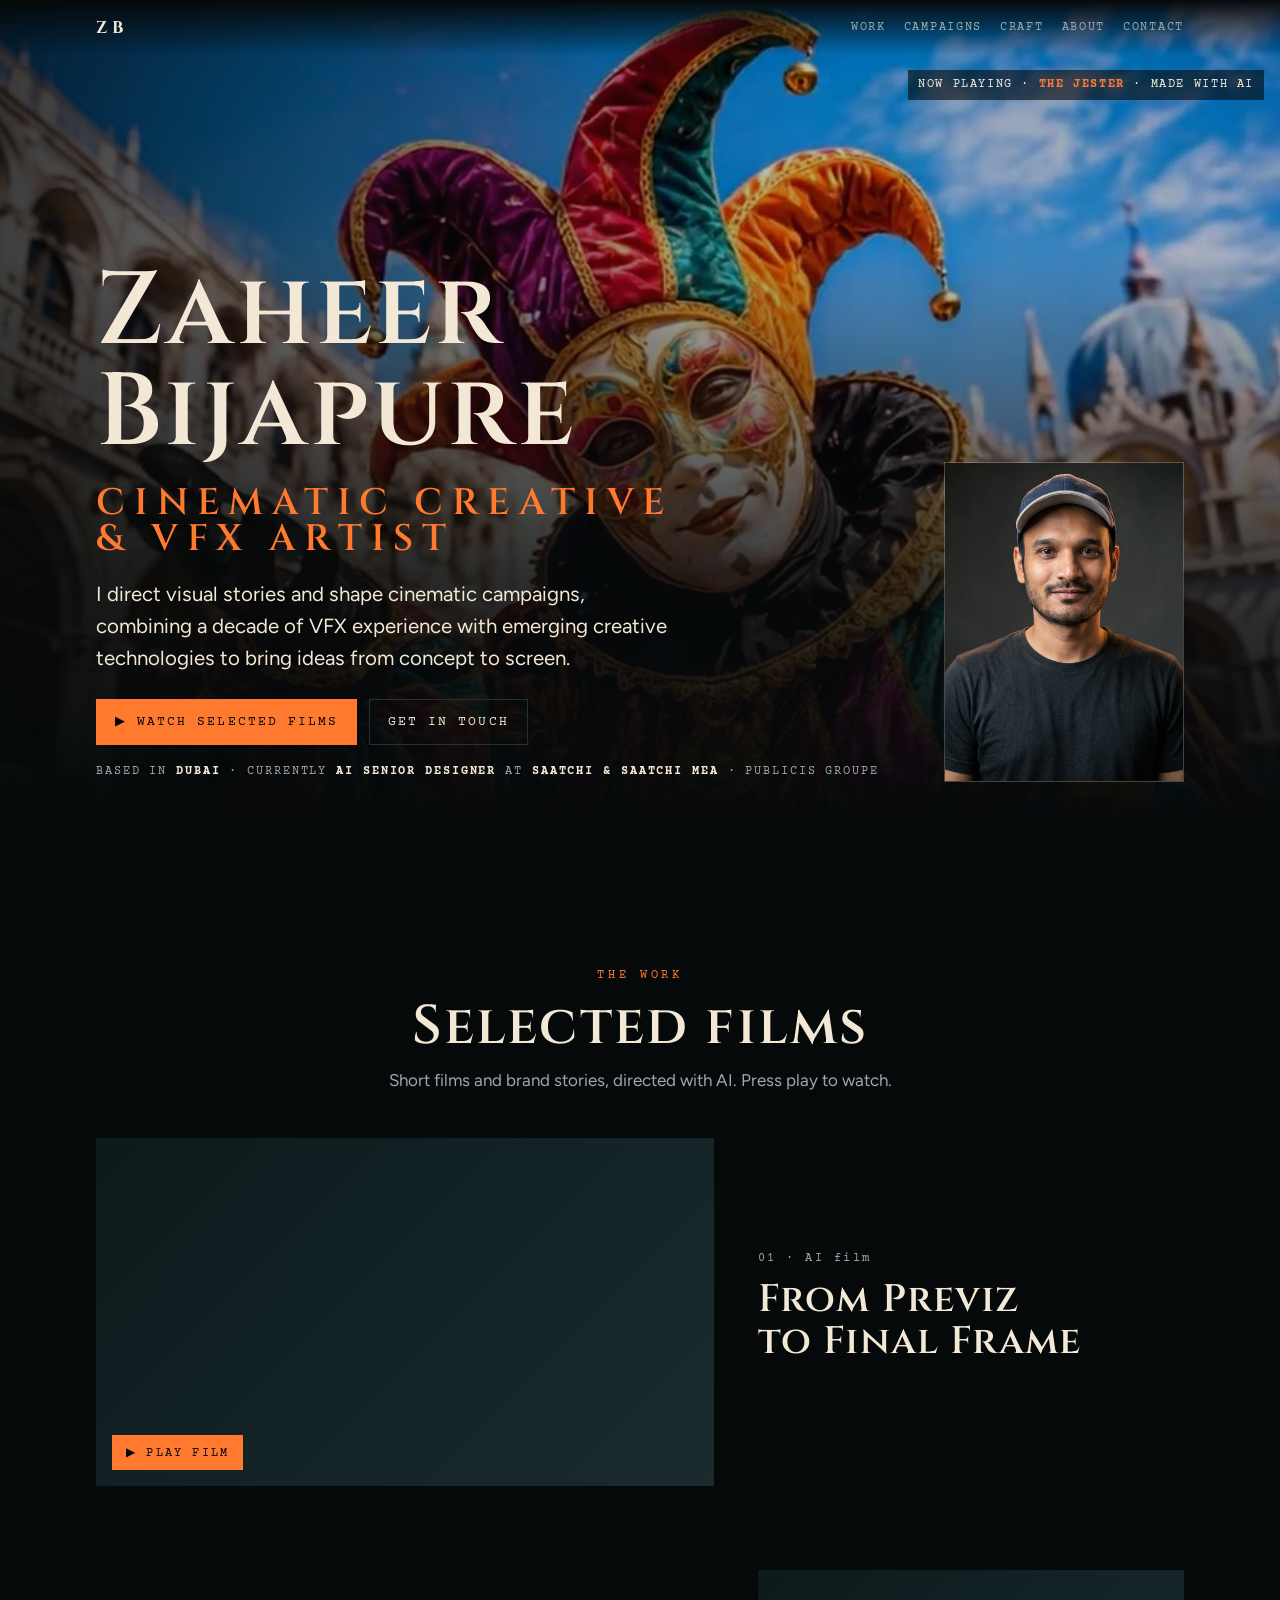
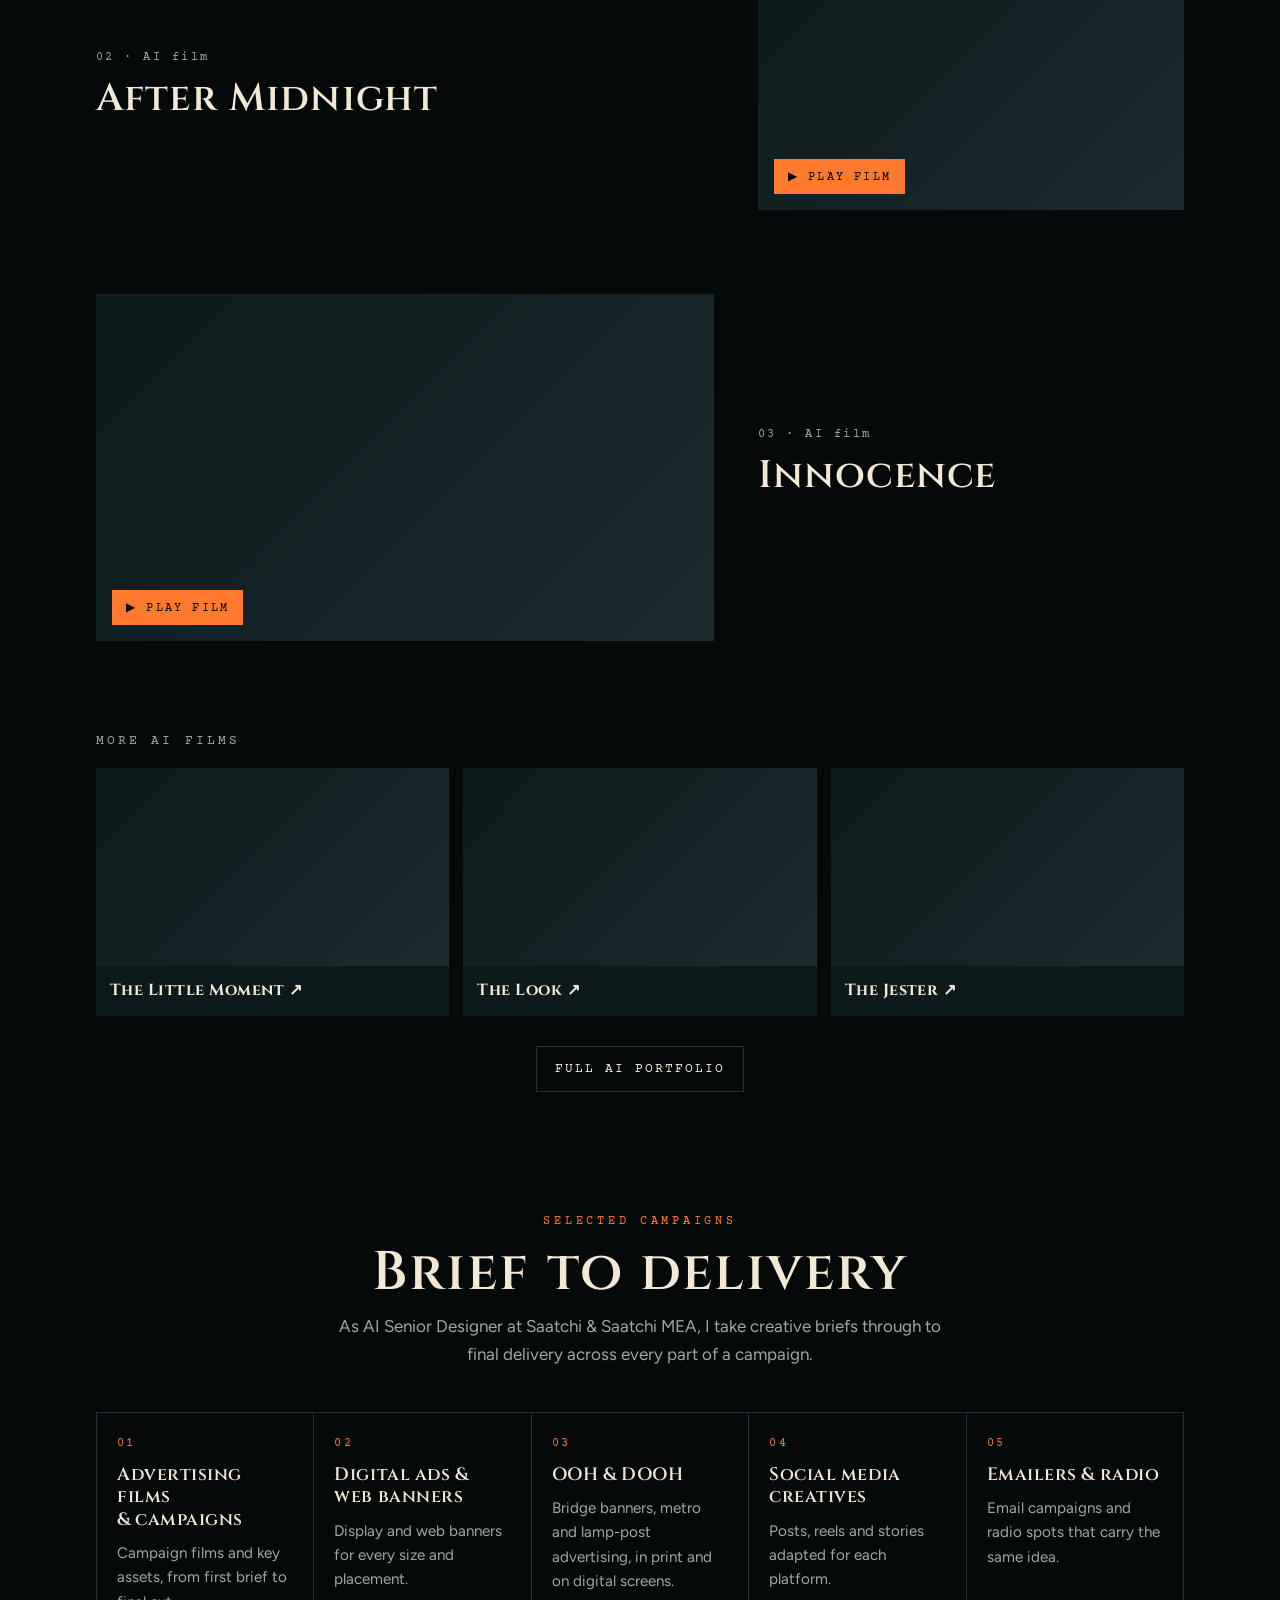
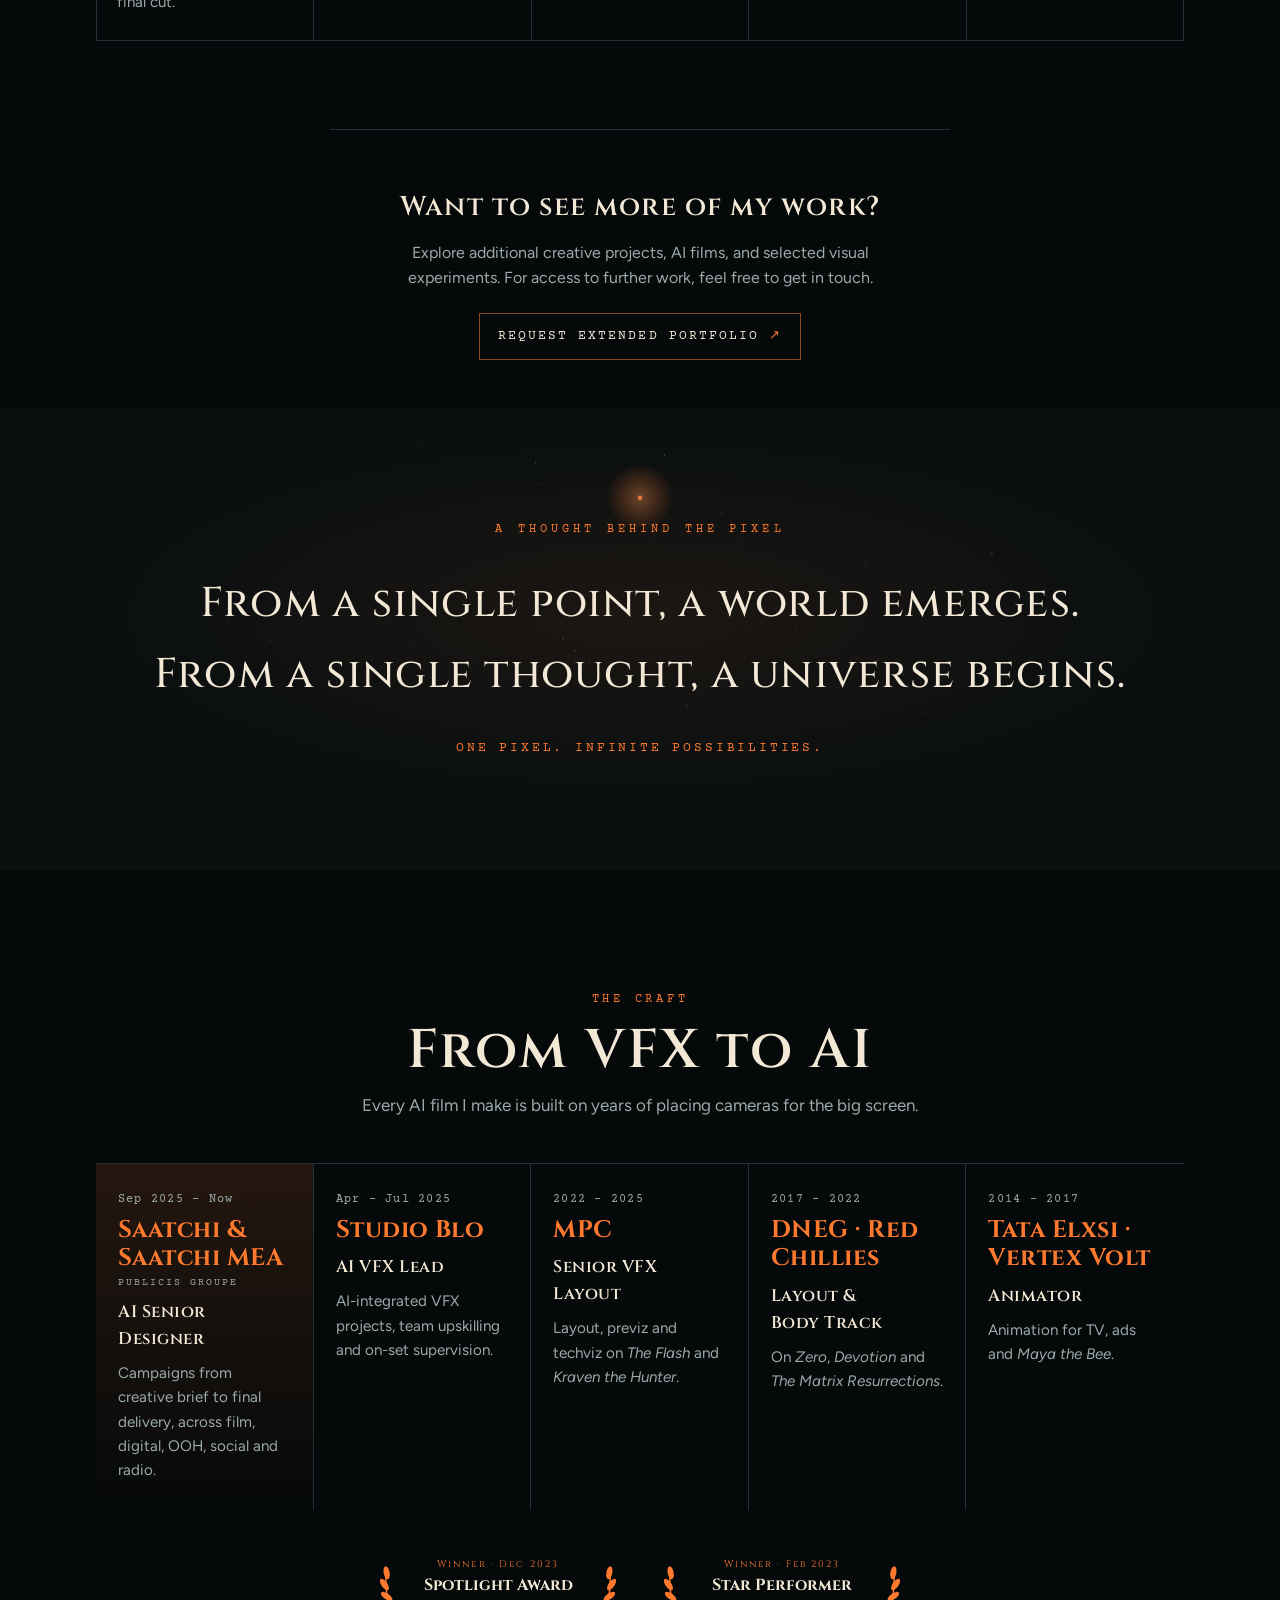
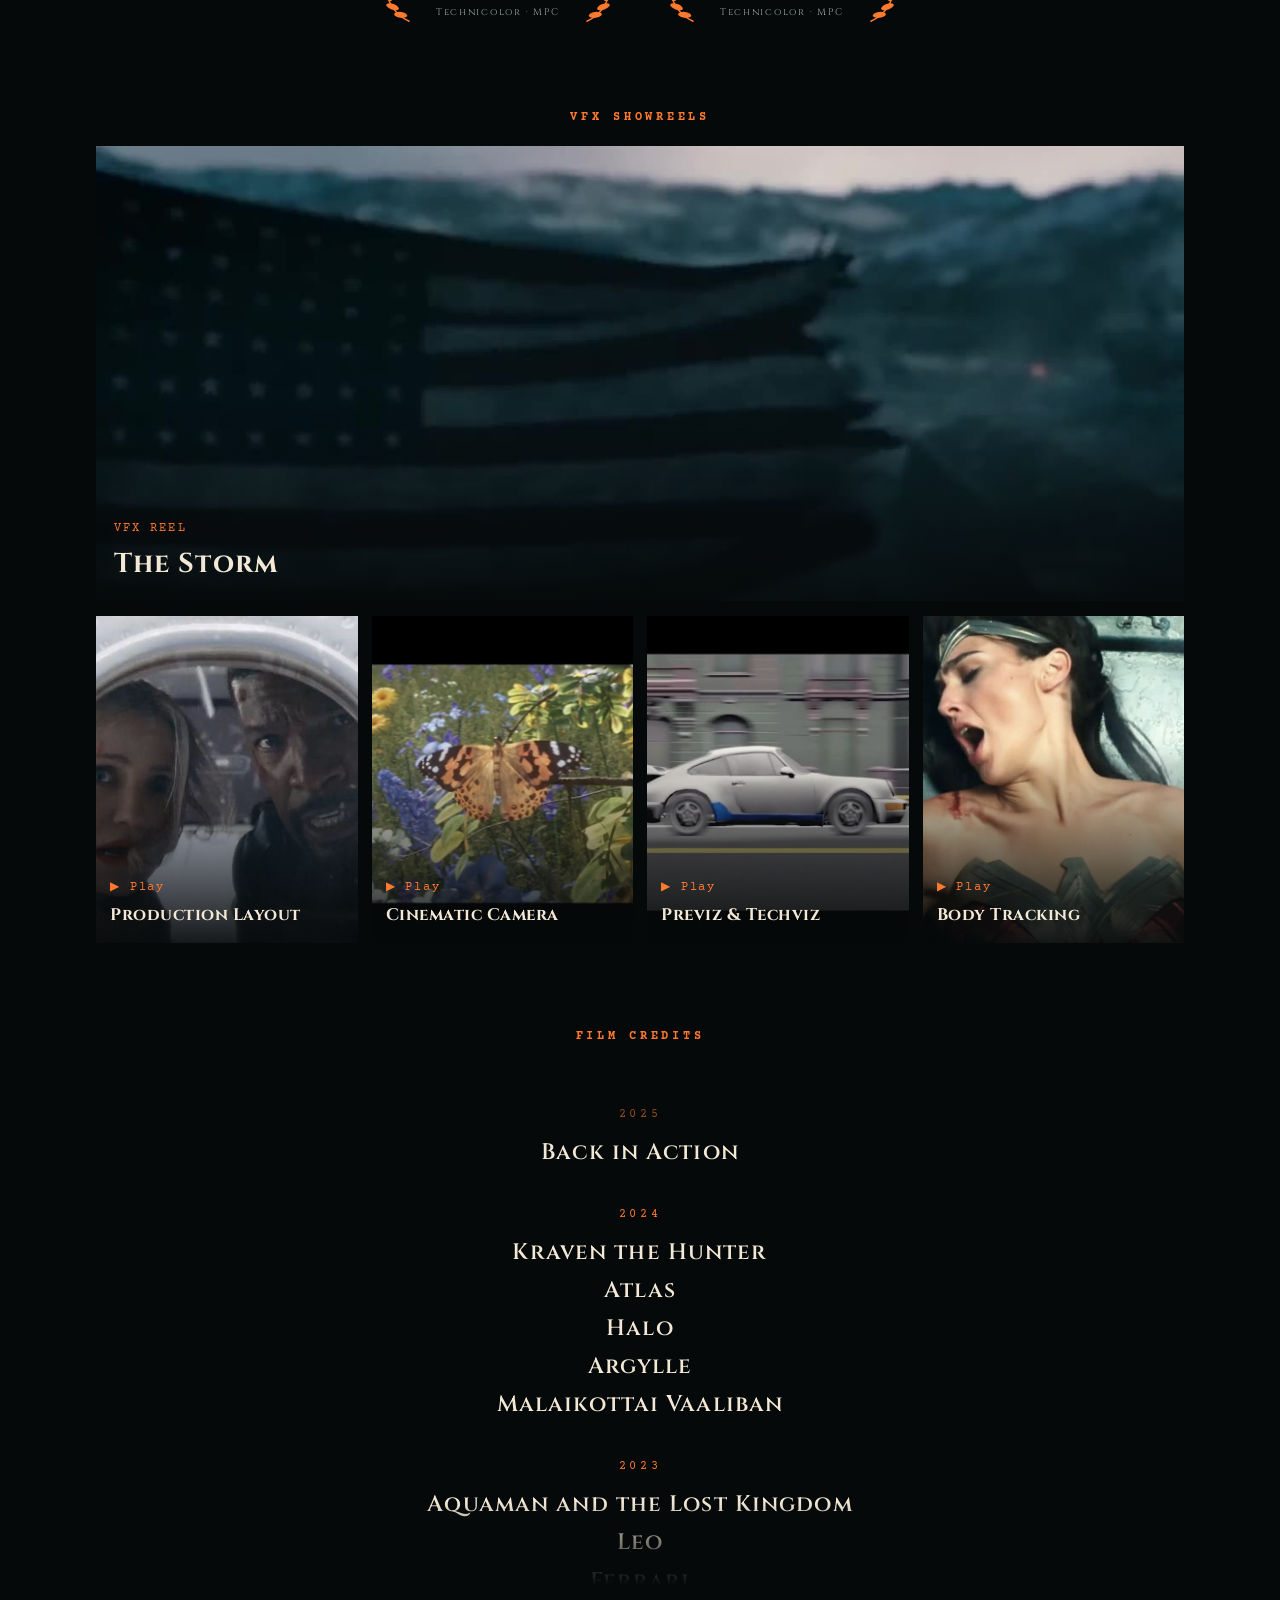
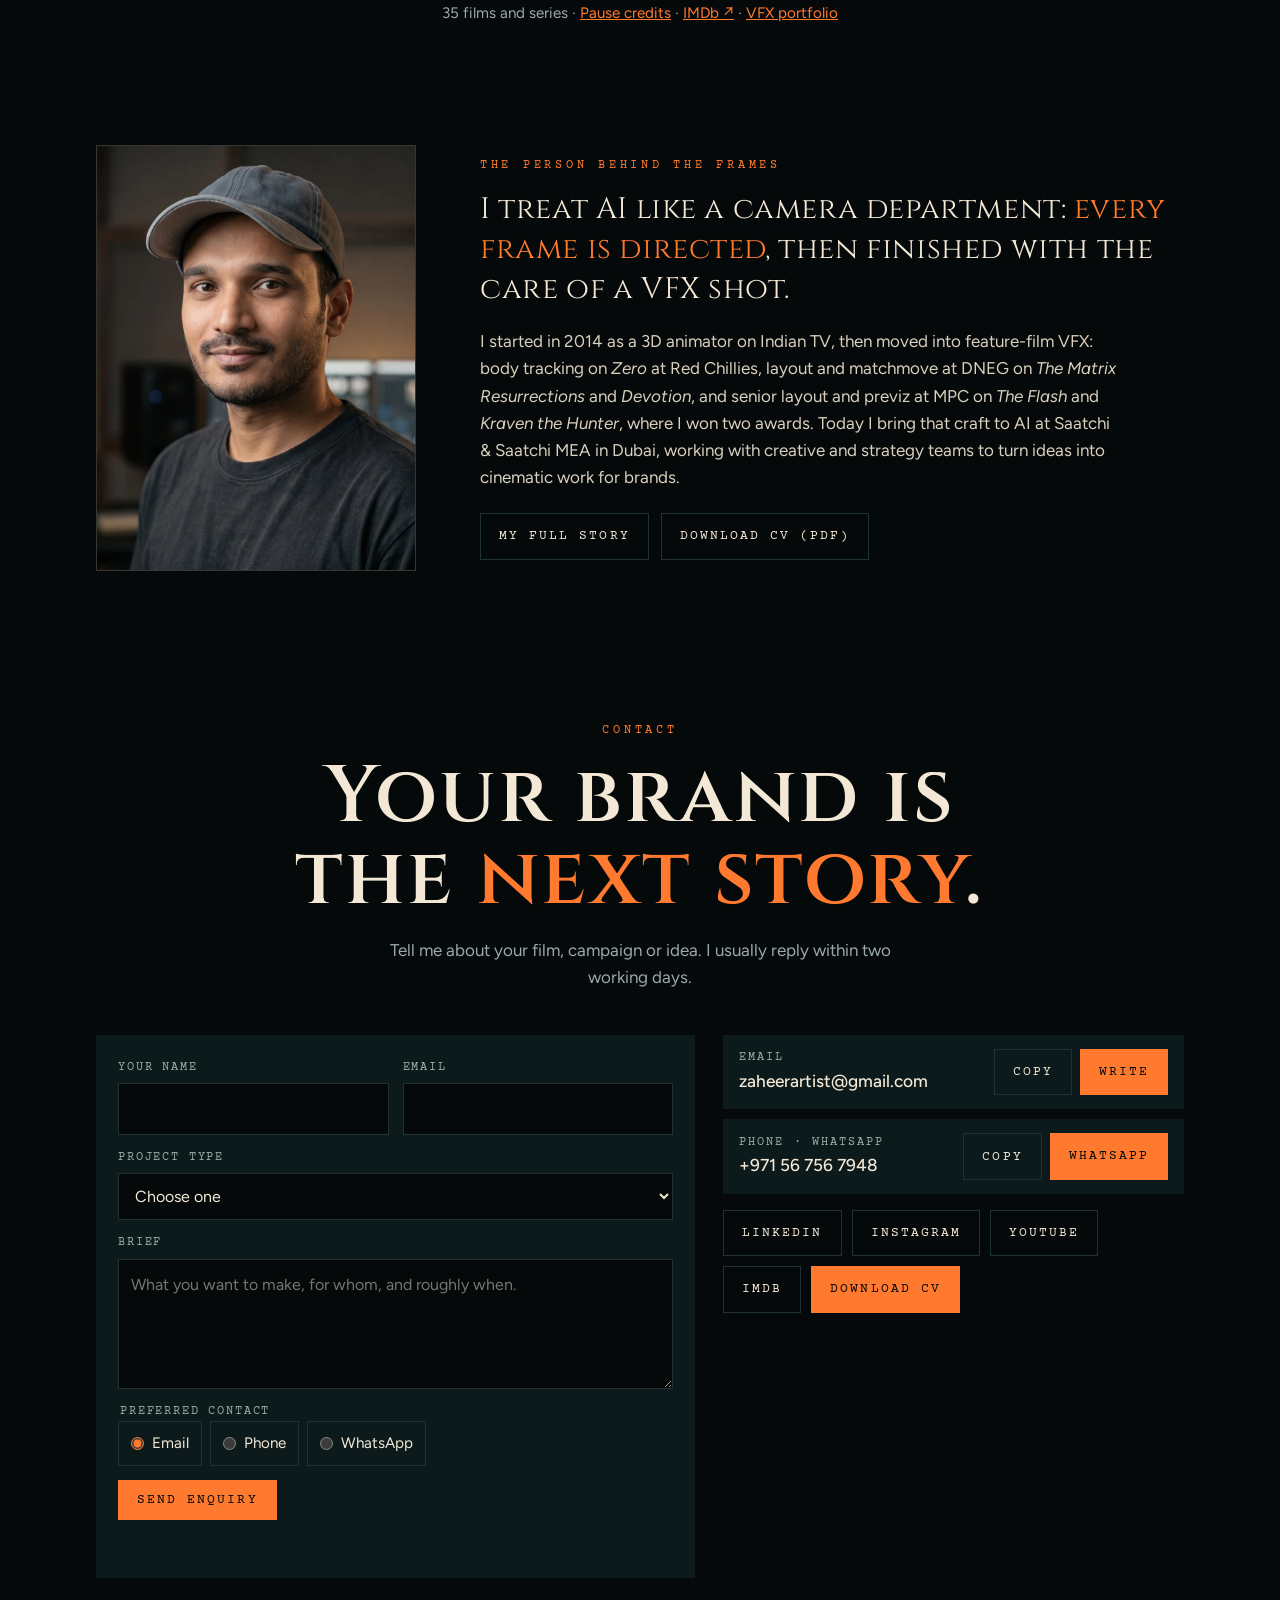
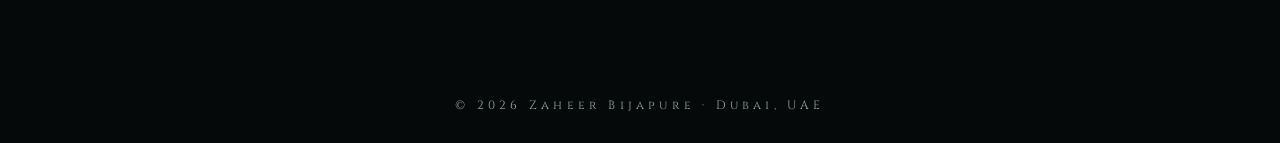
==== index.html @ d79d47dc "CV file renamed to Zaheer-Bijapure-AI-Senior-Designer-CV.pdf (old name kept as identical copy) Co-Au" ====
<!doctype html>
<html lang="en">
<head>
<meta charset="utf-8">
<meta name="viewport" content="width=device-width, initial-scale=1, viewport-fit=cover">
<title>Zaheer Bijapure | Cinematic Creative &amp; VFX Artist, Dubai</title>
<meta name="description" content="Zaheer Bijapure is a cinematic creative and VFX artist based in Dubai. Cinematic AI films, advertising concepts and visual campaigns, built on over a decade of animation and film VFX for Hollywood and Indian cinema.">
<link rel="canonical" href="https://zaheerartist.github.io/">
<meta property="og:type" content="website">
<meta property="og:url" content="https://zaheerartist.github.io/">
<meta property="og:title" content="Zaheer Bijapure | Cinematic Creative &amp; VFX Artist, Dubai">
<meta property="og:description" content="Cinematic AI films, advertising concepts and visual campaigns, from the first concept to the final frame.">
<meta property="og:image" content="https://zaheerartist.github.io/images/og-card.jpg">
<meta property="og:image:width" content="1200">
<meta property="og:image:height" content="630">
<meta name="twitter:card" content="summary_large_image">
<meta name="theme-color" content="#06090a">
<script type="application/ld+json">{"@context":"https://schema.org","@type":"Person","name":"Zaheer Bijapure","jobTitle":"Cinematic Creative & VFX Artist","worksFor":{"@type":"Organization","name":"Saatchi & Saatchi MEA"},"address":{"@type":"PostalAddress","addressLocality":"Dubai","addressCountry":"AE"},"url":"https://zaheerartist.github.io/","image":"https://zaheerartist.github.io/images/og-card.jpg","sameAs":["https://www.linkedin.com/in/zaheer-bijapure/","https://www.instagram.com/zaheerbijapure/","https://www.youtube.com/@ZaheerBijapure","https://www.imdb.com/name/nm12429900/"]}</script>
<link rel="preconnect" href="https://fonts.googleapis.com">
<link rel="stylesheet" href="https://fonts.googleapis.com/css2?family=Cinzel:wght@500;600;700&family=Courier+Prime:wght@400;700&family=Figtree:wght@400;500;600&display=swap">
<style>
/* Layout: a film-studio one-pager. Hero, selected work, services, the craft, the person, contact. Teal-and-orange grade, one ember accent. */
:root{
  --void:#06090a; --deep:#0c1a1c; --edge:#1f3336; --cream:#f2e8d5; --dim:#9aaaa9; --ember:#ff7a2f;
  --title:"Cinzel","Trajan Pro",Georgia,serif;
  --script:"Courier Prime","Courier New",Courier,monospace;
  --body:"Figtree",system-ui,-apple-system,"Segoe UI",sans-serif;
  color-scheme:dark;
}
*{box-sizing:border-box}
[hidden]{display:none!important}
html{scroll-behavior:smooth}
section[id]{scroll-margin-top:60px}
body{margin:0;background:var(--void);color:var(--cream);font:400 1.0625rem/1.6 var(--body);-webkit-font-smoothing:antialiased;overflow-x:hidden}
a{color:inherit}
:focus-visible{outline:2px solid var(--ember);outline-offset:3px}
p,h1,h2,h3{margin:0}
h1,h2,h3{font-weight:600;text-wrap:balance}
.wrap{max-width:1120px;margin:0 auto;padding-left:max(16px,env(safe-area-inset-left,0px));padding-right:max(16px,env(safe-area-inset-right,0px))}
.eyebrow{font-family:var(--script);font-size:.78rem;letter-spacing:.3em;text-transform:uppercase;color:var(--ember)}
.h2{font-family:var(--title);font-size:clamp(2rem,6vw,3.4rem);letter-spacing:.04em;line-height:1.05}
.sub{color:var(--dim);max-width:56ch}
.btn{display:inline-block;font-family:var(--script);font-size:.8rem;letter-spacing:.16em;text-transform:uppercase;padding:12px 18px;border:1px solid var(--edge);color:var(--cream);background:transparent;text-decoration:none;cursor:pointer}
.btn:hover{border-color:var(--ember);color:var(--ember)}
.btn.hot{background:var(--ember);border-color:var(--ember);color:var(--void)}
.btn.hot:hover{color:var(--void);filter:brightness(1.08)}
.head{text-align:center;display:grid;gap:12px;justify-items:center;margin-bottom:44px}
section{padding-block:clamp(72px,11vw,120px) 0}
.extended{padding-block:clamp(56px,8vw,88px) 0}
.ext{max-width:620px;margin:0 auto;text-align:center;display:grid;gap:16px;justify-items:center;padding-top:clamp(40px,6vw,60px);border-top:1px solid var(--edge)}
.ext h2{font-family:var(--title);font-size:clamp(1.25rem,3vw,1.7rem);letter-spacing:.04em;line-height:1.25;color:var(--cream)}
.ext p{color:var(--dim);max-width:52ch;font-size:1rem}
.extbtn{margin-top:6px;border-color:rgba(255,122,47,.55);color:var(--cream)}
.extbtn span{color:var(--ember)}
.extbtn:hover,.extbtn:focus-visible{border-color:var(--ember);color:var(--ember)}
.extbtn:focus-visible{outline:2px solid var(--ember);outline-offset:4px}
.fmts{list-style:none;margin:0;padding:0;display:grid;grid-template-columns:repeat(5,1fr);border-top:1px solid var(--edge);border-left:1px solid var(--edge)}
.fmts li{padding:22px 20px 26px;border-right:1px solid var(--edge);border-bottom:1px solid var(--edge);display:grid;align-content:start;gap:10px;transition:background .3s}
.fmts li:hover{background:var(--deep)}
.fmts .fn{font-family:var(--script);font-size:.74rem;letter-spacing:.2em;color:var(--ember)}
.fmts h3{font-family:var(--title);font-size:1.12rem;letter-spacing:.03em;line-height:1.25;color:var(--cream)}
.fmts p{color:var(--dim);font-size:.95rem}
@media (max-width:1000px){.fmts{grid-template-columns:repeat(2,1fr)}.fmts li:last-child{grid-column:1/-1}}
@media (max-width:520px){.fmts{grid-template-columns:1fr}}
.sr{position:absolute;width:1px;height:1px;overflow:hidden;clip:rect(0 0 0 0);white-space:nowrap}

/* Nav */
.nav{position:fixed;top:env(safe-area-inset-top,0px);left:0;right:0;z-index:20;background:linear-gradient(var(--void),transparent)}
.nav .wrap{display:flex;justify-content:space-between;align-items:center;padding-block:14px}
.mark{font-family:var(--title);font-weight:700;letter-spacing:.3em;text-decoration:none}
.nav nav{display:flex;gap:18px;font-family:var(--script);font-size:.76rem;letter-spacing:.14em;text-transform:uppercase}
.nav nav a{text-decoration:none;color:var(--dim)}
.nav nav a:hover{color:var(--ember)}
@media (max-width:640px){.nav nav .opt{display:none}}

/* 01 Hero */
.hero{position:relative;isolation:isolate;overflow:hidden;min-height:min(94vh,860px);display:grid;align-items:end;padding:0}
.hero .plate{position:absolute;inset:0;z-index:-2;width:100%;height:100%;object-fit:cover;filter:saturate(1.05) contrast(1.05)}
.playing{position:absolute;right:max(16px,env(safe-area-inset-right,0px));top:calc(70px + env(safe-area-inset-top,0px));margin:0;font-family:var(--script);font-size:.72rem;letter-spacing:.14em;text-transform:uppercase;color:var(--cream);background:rgba(6,9,10,.6);padding:6px 10px}
.playing b{color:var(--ember);font-weight:700}
.hero::before{content:"";position:absolute;inset:0;z-index:-1;background:linear-gradient(180deg,rgba(6,9,10,.3) 0%,rgba(6,9,10,.25) 30%,rgba(6,9,10,.8) 68%,var(--void) 98%),linear-gradient(90deg,rgba(6,9,10,.7),transparent 62%)}
.hero .wrap{width:100%;padding-block:120px 64px;display:grid;grid-template-columns:1fr auto;gap:32px;align-items:end}
.hero .wrap>div{min-width:0}
.hero h1{font-family:var(--title);font-size:clamp(2.7rem,8.6vw,6.4rem);line-height:.98;letter-spacing:.03em}
.hero h1 span{display:block;color:var(--ember);font-size:.36em;letter-spacing:.24em;margin-top:.6em;text-transform:uppercase}
.pitch{margin-top:22px;font-size:clamp(1.05rem,2.3vw,1.28rem);max-width:44ch;line-height:1.55}
.tag{margin-top:12px;font-family:var(--title);font-size:clamp(1rem,2.2vw,1.2rem);letter-spacing:.06em;color:var(--cream);opacity:.9}
.now{margin-top:18px;font-family:var(--script);font-size:.74rem;letter-spacing:.16em;text-transform:uppercase;color:var(--dim)}
.now b{color:var(--cream);font-weight:700}
.actions{margin-top:24px;display:flex;flex-wrap:wrap;gap:12px}
.face{width:min(240px,32vw);height:auto;aspect-ratio:3/4;object-fit:cover;display:block;border:1px solid rgba(242,232,213,.25)}
@media (max-width:700px){.hero .wrap{grid-template-columns:1fr;padding-top:150px}.face{display:none}.hero .plate{opacity:.86}.playing{font-size:.6rem;letter-spacing:.1em;top:calc(62px + env(safe-area-inset-top,0px));padding:5px 8px;max-width:calc(100% - 32px)}}

/* 02 Selected work */
.projects{display:grid;gap:clamp(48px,7vw,84px)}
.proj{display:grid;grid-template-columns:1.45fr 1fr;gap:clamp(22px,4vw,44px);align-items:center}
.proj>*{min-width:0}
.proj.flip .media{order:2}
@media (max-width:820px){.proj{grid-template-columns:1fr}.proj.flip .media{order:0}}
.player{position:relative;display:block;width:100%;aspect-ratio:16/9;max-width:100%;background:linear-gradient(135deg,var(--deep),#1b2b2d);border:0;padding:0;cursor:pointer;overflow:hidden;color:inherit}
.player img{width:100%;height:100%;object-fit:cover;display:block;transition:transform .8s ease}
.player:hover img{transform:scale(1.04)}
.player .pb{position:absolute;left:16px;bottom:16px;display:inline-flex;align-items:center;gap:8px;font-family:var(--script);font-size:.76rem;letter-spacing:.18em;text-transform:uppercase;background:var(--ember);color:var(--void);padding:10px 14px}
.player iframe{position:absolute;inset:0;width:100%;height:100%;border:0}
.idx{font-family:var(--script);font-size:.78rem;letter-spacing:.2em;color:var(--dim)}
.proj h3{font-family:var(--title);font-size:clamp(1.6rem,3.6vw,2.4rem);letter-spacing:.03em;line-height:1.1;margin:10px 0 12px}
.proj p.log{color:#d9d0be}
.proj dl{margin:18px 0 0;display:grid;grid-template-columns:auto 1fr;gap:6px 14px;font-size:.95rem}
.proj dt{font-family:var(--script);font-size:.74rem;letter-spacing:.14em;text-transform:uppercase;color:var(--ember);padding-top:3px}
.proj dd{margin:0;color:var(--dim)}
.proj .actions{margin-top:20px}
.morefilms{margin-top:clamp(56px,8vw,90px)}
.morefilms h3{font-family:var(--script);font-weight:400;font-size:.8rem;letter-spacing:.24em;text-transform:uppercase;color:var(--dim);margin-bottom:16px}
.minis{display:grid;grid-template-columns:repeat(3,1fr);gap:14px}
@media (max-width:640px){.minis{grid-template-columns:1fr}}
.mini{display:block;text-decoration:none;background:var(--deep)}
.mini .pic{display:block;aspect-ratio:16/9;overflow:hidden;background:linear-gradient(135deg,var(--deep),#1b2b2d)}
.mini img{width:100%;height:100%;object-fit:cover;display:block}
.mini b{display:block;padding:12px 14px;font-family:var(--title);font-size:1rem;letter-spacing:.03em}
.mini:hover b{color:var(--ember)}
.more{text-align:center;margin-top:30px}

/* Poetry */
.poem{position:relative;isolation:isolate;overflow:hidden;padding-block:clamp(64px,9vw,112px);margin-top:clamp(24px,4vw,48px);background:#0b0f10 radial-gradient(60% 55% at 50% 45%,rgba(255,122,47,.07),transparent 70%)}
.poem-field{position:absolute;inset:0;width:100%;height:100%;z-index:-1;pointer-events:none}
.poem-inner{text-align:center;display:grid;justify-items:center}
.poem-label{font-family:var(--script);font-weight:400;font-size:.76rem;letter-spacing:.34em;color:var(--ember);margin:0}
.verse{margin:clamp(22px,3vw,34px) 0 0;font-family:var(--title);font-weight:500;font-size:clamp(1.45rem,3.6vw,2.6rem);line-height:1.45;letter-spacing:.03em;color:var(--cream);display:grid;gap:.25em}
.verse p{margin:0;text-wrap:balance}
.closing{margin-top:clamp(22px,3vw,34px);font-family:var(--script);font-size:.8rem;letter-spacing:.22em;text-transform:uppercase;color:var(--ember)}
.poem.armed .pr{opacity:0;transform:translateY(14px);transition:opacity 1.6s ease,transform 1.6s ease}
.poem.armed.in .pr{opacity:1;transform:none}
.poem.armed.in .verse p:nth-child(1){transition-delay:.9s}.poem.armed.in .verse p:nth-child(2){transition-delay:1.8s}.poem.armed.in .closing{transition-delay:2.9s}
@media (max-width:420px){.poem{padding-block:56px}.verse{font-size:min(1.45rem,6.4vw)}.poem-label,.closing{letter-spacing:.2em}}
@media (prefers-reduced-motion:reduce){.poem.armed .pr{opacity:1;transform:none;transition:none}}

/* 03 What I do */
.services{display:grid;grid-template-columns:repeat(3,1fr);gap:18px}
@media (max-width:820px){.services{grid-template-columns:1fr}}
.svc{background:var(--deep);border-top:2px solid var(--ember);padding:24px 22px 26px;display:grid;gap:10px;align-content:start}
.svc h3{font-family:var(--title);font-size:1.4rem;letter-spacing:.03em}
.svc p{color:var(--dim)}
.svc .val{color:var(--cream);font-size:.95rem;border-top:1px solid var(--edge);padding-top:10px}
.svc .val b{font-family:var(--script);font-weight:400;font-size:.72rem;letter-spacing:.16em;text-transform:uppercase;color:var(--ember);display:block;margin-bottom:2px}

/* 04 The craft */
.scenes{display:grid;grid-template-columns:repeat(5,1fr);gap:0;border-top:1px solid var(--edge)}
.scene{padding:26px 22px 28px;border-right:1px solid var(--edge);min-width:0}
.scene:last-child{border-right:0}
.scene:first-child{background:linear-gradient(180deg,rgba(255,122,47,.12),transparent)}
.scene .yr{font-family:var(--script);font-size:.78rem;color:var(--dim);letter-spacing:.1em}
.scene .at{display:block;margin:6px 0 4px;font-family:var(--title);font-weight:700;font-size:clamp(1.25rem,1.9vw,1.5rem);line-height:1.2;letter-spacing:.02em;color:var(--ember)}
.scene .at small{display:block;margin-top:4px;font-family:var(--script);font-weight:400;font-size:.62rem;letter-spacing:.2em;text-transform:uppercase;color:var(--dim)}
.scene h3{font-family:var(--title);font-size:1.05rem;letter-spacing:.03em;margin:10px 0 8px;color:var(--cream)}
.scene p{color:var(--dim);font-size:.95rem}
@media (max-width:980px){.scenes{grid-template-columns:1fr}.scene{border-right:0;border-bottom:1px solid var(--edge)}}
.laurels{display:flex;flex-wrap:wrap;justify-content:center;gap:20px 48px;margin-top:44px}
.laurel{display:flex;align-items:center;gap:4px;color:var(--ember)}
.laurel svg{width:34px;height:70px;flex:none}
.laurel svg.r{transform:scaleX(-1)}
.laurel div{text-align:center;font-family:var(--title);width:160px;color:var(--cream);line-height:1.25}
.laurel small{display:block;font-size:.6rem;letter-spacing:.22em;color:var(--ember)}
.laurel strong{display:block;font-size:1rem;margin:4px 0}
.laurel em{font-style:normal;font-size:.6rem;letter-spacing:.18em;color:var(--dim)}
.subhead{margin:clamp(56px,8vw,84px) 0 18px;text-align:center}
.reels{display:grid;grid-template-columns:repeat(4,1fr);gap:14px}
@media (max-width:860px){.reels{grid-template-columns:1fr 1fr}}
.reel{display:block;text-decoration:none;position:relative;aspect-ratio:4/5;overflow:hidden;background:#000}
.reel img{width:100%;height:100%;object-fit:cover;display:block;filter:saturate(.8);transition:transform .7s ease,filter .7s ease}
.reel:hover img,.reel:focus-visible img{transform:scale(1.06);filter:saturate(1.1)}
.reel::after{content:"";position:absolute;inset:0;background:linear-gradient(0deg,rgba(6,9,10,.92),transparent 60%)}
.reel span{position:absolute;z-index:1;left:14px;right:14px;bottom:14px;display:grid;gap:4px}
.reel b{font-family:var(--title);font-size:1.05rem;letter-spacing:.03em}
.reel i{font-style:normal;font-family:var(--script);font-size:.72rem;letter-spacing:.16em;color:var(--ember)}
.marquee{font-family:var(--title);font-size:clamp(1.05rem,2.6vw,1.45rem);letter-spacing:.06em;line-height:1.9;max-width:900px;margin:0 auto;text-align:center}
.marquee span{color:var(--ember);margin:0 .5em}
.marquee b{font-weight:600;white-space:nowrap}
.rollbox{position:relative;max-width:760px;margin:0 auto;text-align:center;-webkit-mask-image:linear-gradient(transparent,#000 16%,#000 84%,transparent);mask-image:linear-gradient(transparent,#000 16%,#000 84%,transparent)}
.rollbox.loop{height:min(62vh,520px);overflow:hidden}
.rollbox:not(.loop){-webkit-mask-image:none;mask-image:none}
.loop .roll{animation:roll 75s linear infinite;will-change:transform}
.rollbox:hover .roll,.rollbox:focus .roll,.rollbox.paused .roll{animation-play-state:paused}
@keyframes roll{from{transform:translateY(0)}to{transform:translateY(-50%)}}
.set{padding-top:40px;display:flow-root}
.cy{margin-bottom:34px}
.cy p{font-family:var(--script);font-size:.78rem;letter-spacing:.3em;color:var(--ember);margin-bottom:8px}
.cy b{display:block;font-family:var(--title);font-weight:600;font-size:clamp(1.05rem,2.5vw,1.4rem);letter-spacing:.05em;line-height:1.7}
.linkbtn{background:none;border:0;padding:0;font:inherit;color:var(--ember);text-decoration:underline;cursor:pointer}
@media (prefers-reduced-motion:reduce){.loop .roll{animation:none}}
.note{margin-top:16px;color:var(--dim);font-size:.95rem;text-align:center}

.reelwide{position:relative;margin:0 0 14px;aspect-ratio:2.39/1;max-width:100%;overflow:hidden;background:#000}
.reelwide video{width:100%;height:100%;object-fit:cover;display:block}
.reelwide::after{content:"";position:absolute;inset:0;background:linear-gradient(0deg,rgba(6,9,10,.85),transparent 45%);pointer-events:none}
.reelwide figcaption{position:absolute;z-index:1;left:18px;bottom:16px;display:grid;gap:4px}
.reelwide b{font-family:var(--title);font-size:clamp(1.2rem,2.6vw,1.7rem);letter-spacing:.04em}
.reelwide i{font-style:normal;font-family:var(--script);font-size:.72rem;letter-spacing:.18em;text-transform:uppercase;color:var(--ember)}
@media (max-width:640px){.reelwide{aspect-ratio:16/9}}

/* Education */
.edu{border-top:1px solid var(--edge);padding-top:clamp(36px,5vw,52px)}
.edu .elist{grid-template-columns:1fr 1fr;gap:16px 40px}
@media (max-width:820px){.edu .elist{grid-template-columns:1fr}}
.elist{list-style:none;margin:14px 0 0;padding:0;display:grid;gap:16px}
.elist b{display:block;font-family:var(--title);font-weight:600;font-size:clamp(1rem,2vw,1.15rem);letter-spacing:.02em;line-height:1.35}
.elist span{display:block;margin-top:3px;font-family:var(--script);font-size:.78rem;letter-spacing:.06em;color:var(--dim)}
.elist p{margin-top:4px;color:#d9d0be;font-size:.95rem}
#education{padding-top:clamp(48px,7vw,80px)}
#certifications{padding-top:clamp(28px,4vw,40px)}
.certs{list-style:none;margin:12px 0 0;padding:0;border-top:1px solid var(--edge)}
.certs li{display:grid;grid-template-columns:150px 1fr auto;gap:4px 20px;align-items:baseline;padding:12px 0;border-bottom:1px solid var(--edge)}
.certs li>*{min-width:0}
.certs .prov{font-family:var(--script);font-size:.72rem;letter-spacing:.18em;text-transform:uppercase;color:var(--ember)}
.certs b{font-family:var(--title);font-weight:600;font-size:1.02rem;letter-spacing:.02em}
.certs .when{font-family:var(--script);font-size:.76rem;color:var(--dim);white-space:nowrap}
@media (max-width:640px){.certs li{grid-template-columns:1fr auto}.certs .when{grid-row:1;grid-column:2}.certs b{grid-column:1/-1}}

/* 05 About */
.me{display:grid;grid-template-columns:minmax(0,320px) 1fr;gap:clamp(28px,6vw,64px);align-items:center}
.me>*{min-width:0}
.me img{width:100%;max-width:320px;height:auto;aspect-ratio:3/4;object-fit:cover;display:block;border:1px solid rgba(242,232,213,.2)}
.quote{font-family:var(--title);font-size:clamp(1.3rem,2.8vw,1.85rem);line-height:1.35;letter-spacing:.02em;margin:14px 0 18px}
.quote em{font-style:normal;color:var(--ember)}
.me p.body{color:#d9d0be;max-width:58ch}
.me .actions{margin-top:22px}
@media (max-width:720px){.me{grid-template-columns:1fr}.me img{max-width:240px}}

/* 06 Contact */
.end{padding-block:clamp(90px,14vw,150px) clamp(60px,8vw,90px)}
.end h2{font-family:var(--title);font-size:clamp(2.2rem,8vw,5rem);line-height:1.02;letter-spacing:.03em;text-align:center}
.end h2 em{font-style:normal;color:var(--ember)}
.endsub{text-align:center;color:var(--dim);margin:16px auto 0;max-width:50ch}
.contactgrid{margin-top:44px;display:grid;grid-template-columns:1.3fr 1fr;gap:28px;align-items:start}
.contactgrid>*{min-width:0}
@media (max-width:820px){.contactgrid{grid-template-columns:1fr}}
.form{display:grid;gap:14px;background:var(--deep);padding:24px 22px}
.form .two{display:grid;grid-template-columns:1fr 1fr;gap:14px}
@media (max-width:520px){.form .two{grid-template-columns:1fr}}
.field{display:grid;gap:6px;min-width:0}
.field label,.field legend{font-family:var(--script);font-size:.72rem;letter-spacing:.16em;text-transform:uppercase;color:var(--dim)}
.field input,.field select,.field textarea{width:100%;font:inherit;font-size:1rem;color:var(--cream);background:var(--void);border:1px solid var(--edge);padding:12px 12px;border-radius:0}
.field textarea{min-height:130px;resize:vertical}
.field input:focus,.field select:focus,.field textarea:focus{outline:2px solid var(--ember);outline-offset:0;border-color:var(--ember)}
fieldset.field{border:0;margin:0;padding:0}
.radios{display:flex;flex-wrap:wrap;gap:8px}
.radios label{display:inline-flex;align-items:center;gap:8px;border:1px solid var(--edge);padding:9px 12px;cursor:pointer;font-family:var(--body);font-size:.95rem;letter-spacing:0;text-transform:none;color:var(--cream)}
.radios input{accent-color:var(--ember);width:auto;margin:0}
.formnote{font-size:.92rem;color:var(--dim);min-height:1.4em}
.formnote.ok{color:var(--cream)}
.formnote.err{color:#ffb38a}
.direct{display:grid;gap:10px}
.row{display:flex;justify-content:space-between;align-items:center;gap:12px;flex-wrap:wrap;background:var(--deep);padding:14px 16px}
.row>div{min-width:0}
.row .k{font-family:var(--script);font-size:.72rem;letter-spacing:.18em;text-transform:uppercase;color:var(--dim)}
.row .v{font-weight:500;font-size:1.08rem;user-select:all;overflow-wrap:anywhere}
.socials{margin-top:6px;display:flex;flex-wrap:wrap;gap:10px}
footer{padding-block:28px;text-align:center;font-family:var(--title);letter-spacing:.35em;font-size:.75rem;color:var(--dim)}

@media (prefers-reduced-motion:reduce){html{scroll-behavior:auto}.reel img,.player img{transition:none}}
</style>
</head>
<body>

<header class="nav"><div class="wrap">
  <a class="mark" href="#top" aria-label="Zaheer Bijapure, back to top">ZB</a>
  <nav aria-label="Sections"><a href="#work">Work</a><a class="opt" href="#campaigns">Campaigns</a><a class="opt" href="#craft">Craft</a><a class="opt" href="#about">About</a><a href="#contact">Contact</a></nav>
</div></header>

<main id="top">
  <!-- 01 Hero -->
  <section class="hero" aria-label="Introduction">
    <video class="plate" id="bgvid" autoplay muted loop playsinline preload="metadata" poster="images/hero-ai-poster.jpg" aria-hidden="true"><source src="videos/hero-ai.mp4" type="video/mp4"></video>
    <p class="playing">Now playing · <b>The Jester</b> · made with AI</p>
    <div class="wrap">
      <div>
        <h1>Zaheer Bijapure<span>Cinematic Creative &amp; VFX Artist</span></h1>
        <p class="pitch">I direct visual stories and shape cinematic campaigns, combining a decade of VFX experience with emerging creative technologies to bring ideas from concept to screen.</p>
        <div class="actions"><a class="btn hot" href="#work">▶ Watch selected films</a><a class="btn" href="#contact">Get in touch</a></div>
        <p class="now">Based in <b>Dubai</b> · Currently <b>AI Senior Designer</b> at <b>Saatchi &amp; Saatchi MEA</b> · Publicis Groupe</p>
      </div>
      <img class="face" src="images/portrait-dark.jpg" alt="Portrait of Zaheer Bijapure in a navy cap and black T-shirt against a dark background" width="900" height="1200">
    </div>
  </section>

  <!-- 02 Selected work -->
  <section id="work">
    <div class="wrap">
      <div class="head"><p class="eyebrow">The work</p><h2 class="h2">Selected films</h2><p class="sub">Short films and brand stories, directed with AI. Press play to watch.</p></div>
      <div class="projects">
        <article class="proj">
          <div class="media"><button type="button" class="player" data-yt="xQ4nvfIa0vM" aria-label="Play From Previz to Final Frame"><img src="https://i.ytimg.com/vi/xQ4nvfIa0vM/hqdefault.jpg" alt="Still from From Previz to Final Frame" loading="lazy" onerror="this.remove()"><span class="pb">▶ Play film</span></button></div>
          <div>
            <p class="idx">01 · AI film</p>
            <h3>From Previz to Final Frame</h3>
          </div>
        </article>
        <article class="proj flip">
          <div class="media"><button type="button" class="player" data-yt="Qkfv8MbizyA" aria-label="Play After Midnight"><img src="https://i.ytimg.com/vi/Qkfv8MbizyA/hqdefault.jpg" alt="Still from After Midnight" loading="lazy" onerror="this.remove()"><span class="pb">▶ Play film</span></button></div>
          <div>
            <p class="idx">02 · AI film</p>
            <h3>After Midnight</h3>
          </div>
        </article>
        <article class="proj">
          <div class="media"><button type="button" class="player" data-yt="VJ-GlgECLDs" aria-label="Play Innocence"><img src="https://i.ytimg.com/vi/VJ-GlgECLDs/hqdefault.jpg" alt="Still from Innocence" loading="lazy" onerror="this.remove()"><span class="pb">▶ Play film</span></button></div>
          <div>
            <p class="idx">03 · AI film</p>
            <h3>Innocence</h3>
          </div>
        </article>
      </div>
      <div class="morefilms">
        <h3>More AI films</h3>
        <div class="minis">
          <a class="mini" href="https://youtu.be/Cze-4Sl6rqk" target="_blank" rel="noopener"><span class="pic"><img src="https://i.ytimg.com/vi/Cze-4Sl6rqk/mqdefault.jpg" alt="Still from The Little Moment" loading="lazy" onerror="this.remove()"></span><b>The Little Moment ↗</b></a>
          <a class="mini" href="https://youtu.be/Xgi4iJWYF_w" target="_blank" rel="noopener"><span class="pic"><img src="https://i.ytimg.com/vi/Xgi4iJWYF_w/mqdefault.jpg" alt="Still from The Look" loading="lazy" onerror="this.remove()"></span><b>The Look ↗</b></a>
          <a class="mini" href="https://youtu.be/aCAQfk3F_4k" target="_blank" rel="noopener"><span class="pic"><img src="https://i.ytimg.com/vi/aCAQfk3F_4k/mqdefault.jpg" alt="Still from The Jester" loading="lazy" onerror="this.remove()"></span><b>The Jester ↗</b></a>
        </div>
        <p class="more"><a class="btn" href="portfolio/ai/">Full AI portfolio</a></p>
      </div>
    </div>
  </section>

  <!-- Selected campaigns: formats only, no client names -->
  <section id="campaigns" class="campaigns" aria-labelledby="campaigns-h">
    <div class="wrap">
      <div class="head"><p class="eyebrow">Selected campaigns</p><h2 class="h2" id="campaigns-h">Brief to delivery</h2><p class="sub">As AI Senior Designer at Saatchi &amp; Saatchi MEA, I take creative briefs through to final delivery across every part of a campaign.</p></div>
      <ol class="fmts">
        <li><span class="fn">01</span><h3>Advertising films &amp; campaigns</h3><p>Campaign films and key assets, from first brief to final cut.</p></li>
        <li><span class="fn">02</span><h3>Digital ads &amp; web banners</h3><p>Display and web banners for every size and placement.</p></li>
        <li><span class="fn">03</span><h3>OOH &amp; DOOH</h3><p>Bridge banners, metro and lamp-post advertising, in print and on digital screens.</p></li>
        <li><span class="fn">04</span><h3>Social media creatives</h3><p>Posts, reels and stories adapted for each platform.</p></li>
        <li><span class="fn">05</span><h3>Emailers &amp; radio</h3><p>Email campaigns and radio spots that carry the same idea.</p></li>
      </ol>
    </div>
  </section>

  <!-- Request extended portfolio -->
  <section id="extended" class="extended" aria-labelledby="extended-h">
    <div class="wrap">
      <div class="ext">
        <h2 id="extended-h">Want to see more of my work?</h2>
        <p>Explore additional creative projects, AI films, and selected visual experiments. For access to further work, feel free to get in touch.</p>
        <a class="btn extbtn" href="mailto:zaheerartist@gmail.com?subject=Request%20for%20Extended%20Portfolio&amp;body=Hi%20Zaheer%2C%0D%0A%0D%0AI%27d%20love%20to%20see%20more%20of%20your%20creative%20work.%20Could%20you%20please%20share%20your%20extended%20portfolio%2C%20including%20any%20additional%20projects%20available%20for%20viewing%3F%0D%0A%0D%0AThank%20you." aria-label="Request Extended Portfolio. Opens your email app with a pre-filled message to Zaheer">Request Extended Portfolio <span aria-hidden="true">↗</span></a>
      </div>
    </div>
  </section>

  <!-- Poetry: a thought behind the pixel -->
  <section id="poem" class="poem" aria-labelledby="poem-label">
    <canvas class="poem-field" aria-hidden="true"></canvas>
    <div class="wrap poem-inner">
      <h2 id="poem-label" class="poem-label pr">A THOUGHT BEHIND THE PIXEL</h2>
      <blockquote class="verse" lang="en">
        <p class="pr">From a single point, a world emerges.</p>
        <p class="pr">From a single thought, a universe begins.</p>
      </blockquote>
      <p class="closing pr">One pixel. Infinite possibilities.</p>
    </div>
  </section>

  <!-- 04 The craft -->
  <section id="craft">
    <div class="wrap">
      <div class="head"><p class="eyebrow">The craft</p><h2 class="h2">From VFX to AI</h2><p class="sub">Every AI film I make is built on years of placing cameras for the big screen.</p></div>
      <div class="scenes">
        <div class="scene"><p class="yr">Sep 2025 – Now</p><span class="at">Saatchi &amp; Saatchi MEA<small>Publicis Groupe</small></span><h3>AI Senior Designer</h3><p>Campaigns from creative brief to final delivery, across film, digital, OOH, social and radio.</p></div>
        <div class="scene"><p class="yr">Apr – Jul 2025</p><span class="at">Studio Blo</span><h3>AI VFX Lead</h3><p>AI-integrated VFX projects, team upskilling and on-set supervision.</p></div>
        <div class="scene"><p class="yr">2022 – 2025</p><span class="at">MPC</span><h3>Senior VFX Layout</h3><p>Layout, previz and techviz on <i>The Flash</i> and <i>Kraven the Hunter</i>.</p></div>
        <div class="scene"><p class="yr">2017 – 2022</p><span class="at">DNEG · Red Chillies</span><h3>Layout &amp; Body Track</h3><p>On <i>Zero</i>, <i>Devotion</i> and <i>The Matrix Resurrections</i>.</p></div>
        <div class="scene"><p class="yr">2014 – 2017</p><span class="at">Tata Elxsi · Vertex Volt</span><h3>Animator</h3><p>Animation for TV, ads and <i>Maya the Bee</i>.</p></div>
      </div>
      <div class="laurels" aria-label="Awards">
        <div class="laurel"><svg viewBox="0 0 46 92" aria-hidden="true"><g fill="currentColor"><path d="M40 90C18 80 6 60 8 30" fill="none" stroke="currentColor" stroke-width="2"/><ellipse cx="9" cy="24" rx="4" ry="9" transform="rotate(-10 9 24)"/><ellipse cx="6" cy="40" rx="4" ry="9" transform="rotate(-35 6 40)"/><ellipse cx="9" cy="56" rx="4" ry="9" transform="rotate(-55 9 56)"/><ellipse cx="17" cy="70" rx="4" ry="9" transform="rotate(-70 17 70)"/><ellipse cx="28" cy="81" rx="4" ry="9" transform="rotate(-82 28 81)"/></g></svg><div><small>Winner · Dec 2023</small><strong>Spotlight Award</strong><em>Technicolor · MPC</em></div><svg class="r" viewBox="0 0 46 92" aria-hidden="true"><g fill="currentColor"><path d="M40 90C18 80 6 60 8 30" fill="none" stroke="currentColor" stroke-width="2"/><ellipse cx="9" cy="24" rx="4" ry="9" transform="rotate(-10 9 24)"/><ellipse cx="6" cy="40" rx="4" ry="9" transform="rotate(-35 6 40)"/><ellipse cx="9" cy="56" rx="4" ry="9" transform="rotate(-55 9 56)"/><ellipse cx="17" cy="70" rx="4" ry="9" transform="rotate(-70 17 70)"/><ellipse cx="28" cy="81" rx="4" ry="9" transform="rotate(-82 28 81)"/></g></svg></div>
        <div class="laurel"><svg viewBox="0 0 46 92" aria-hidden="true"><g fill="currentColor"><path d="M40 90C18 80 6 60 8 30" fill="none" stroke="currentColor" stroke-width="2"/><ellipse cx="9" cy="24" rx="4" ry="9" transform="rotate(-10 9 24)"/><ellipse cx="6" cy="40" rx="4" ry="9" transform="rotate(-35 6 40)"/><ellipse cx="9" cy="56" rx="4" ry="9" transform="rotate(-55 9 56)"/><ellipse cx="17" cy="70" rx="4" ry="9" transform="rotate(-70 17 70)"/><ellipse cx="28" cy="81" rx="4" ry="9" transform="rotate(-82 28 81)"/></g></svg><div><small>Winner · Feb 2023</small><strong>Star Performer</strong><em>Technicolor · MPC</em></div><svg class="r" viewBox="0 0 46 92" aria-hidden="true"><g fill="currentColor"><path d="M40 90C18 80 6 60 8 30" fill="none" stroke="currentColor" stroke-width="2"/><ellipse cx="9" cy="24" rx="4" ry="9" transform="rotate(-10 9 24)"/><ellipse cx="6" cy="40" rx="4" ry="9" transform="rotate(-35 6 40)"/><ellipse cx="9" cy="56" rx="4" ry="9" transform="rotate(-55 9 56)"/><ellipse cx="17" cy="70" rx="4" ry="9" transform="rotate(-70 17 70)"/><ellipse cx="28" cy="81" rx="4" ry="9" transform="rotate(-82 28 81)"/></g></svg></div>
      </div>
      <h3 class="eyebrow subhead">VFX showreels</h3>
      <figure class="reelwide">
        <video id="stormvid" muted loop playsinline preload="none" poster="images/hero-poster.jpg" aria-label="The Storm, VFX reel"><source src="videos/hero.mp4" type="video/mp4"></video>
        <figcaption><i>VFX reel</i><b>The Storm</b></figcaption>
      </figure>
      <div class="reels">
        <a class="reel" href="https://vimeo.com/1060745371" target="_blank" rel="noopener"><img src="images/reel-production.jpg" alt="Still from the production layout showreel: two actors looking through an aircraft window" loading="lazy"><span><i>▶ Play</i><b>Production Layout</b></span></a>
        <a class="reel" href="https://vimeo.com/1062331587/1a0097ad99" target="_blank" rel="noopener"><img src="images/reel-cinematic.jpg" alt="Still from the cinematic camera reel: a butterfly in a CG flower field" loading="lazy"><span><i>▶ Play</i><b>Cinematic Camera</b></span></a>
        <a class="reel" href="https://vimeo.com/1062328741/dd9829b4a8" target="_blank" rel="noopener"><img src="images/reel-previz.jpg" alt="Still from the previz reel: a grey-shaded car on a city street" loading="lazy"><span><i>▶ Play</i><b>Previz &amp; Techviz</b></span></a>
        <a class="reel" href="https://youtu.be/Vqj1RU_uJCk" target="_blank" rel="noopener"><img src="images/reel-tracking.jpg" alt="Still from the camera and body tracking showreel" loading="lazy"><span><i>▶ Play</i><b>Body Tracking</b></span></a>
      </div>
      <h3 class="eyebrow subhead">Film credits</h3>
      <div class="rollbox" id="rollbox" tabindex="0" aria-label="Film and series credits, rolling">
        <div class="roll"><div class="set"><div class="cy"><p>2025</p><b>Back in Action</b></div><div class="cy"><p>2024</p><b>Kraven the Hunter</b><b>Atlas</b><b>Halo</b><b>Argylle</b><b>Malaikottai Vaaliban</b></div><div class="cy"><p>2023</p><b>Aquaman and the Lost Kingdom</b><b>Leo</b><b>Ferrari</b><b>The Flash</b><b>Crater</b><b>Shazam! Fury of the Gods</b><b>Ant-Man and the Wasp: Quantumania</b></div><div class="cy"><p>2022</p><b>The School for Good and Evil</b><b>Guillermo del Toro&#x27;s Pinocchio</b><b>Devotion</b><b>Brahmastra Part One: Shiva</b></div><div class="cy"><p>2021</p><b>The Matrix Resurrections</b><b>Bell Bottom</b><b>Venom: Let There Be Carnage</b><b>No Time to Die</b><b>Jungle Cruise</b><b>Infinite</b><b>Jupiter&#x27;s Legacy</b><b>Zack Snyder&#x27;s Justice League</b></div><div class="cy"><p>2020</p><b>Wonder Woman 1984</b><b>The Boys</b><b>Greyhound</b></div><div class="cy"><p>2019</p><b>The Dark Crystal: Age of Resistance</b><b>Curfew</b><b>Fast &amp; Furious: Hobbs &amp; Shaw</b></div><div class="cy"><p>2018</p><b>Zero</b><b>Mission: Impossible – Fallout</b><b>Fantastic Beasts: The Crimes of Grindelwald</b><b>2.0</b></div></div></div>
      </div>
      <p class="note">35 films and series · <button type="button" class="linkbtn" id="rollpause">Pause credits</button> · <a href="https://www.imdb.com/name/nm12429900/" target="_blank" rel="noopener" style="color:var(--ember)">IMDb ↗</a> · <a href="portfolio/vfx/" style="color:var(--ember)">VFX portfolio</a></p>
    </div>
  </section>

  <!-- 05 About -->
  <section id="about">
    <div class="wrap me">
      <img src="images/portrait.jpg" alt="Portrait of Zaheer Bijapure" loading="lazy" width="900" height="1200">
      <div>
        <p class="eyebrow">The person behind the frames</p>
        <p class="quote">I treat AI like a camera department: <em>every frame is directed</em>, then finished with the care of a VFX shot.</p>
        <p class="body">I started in 2014 as a 3D animator on Indian TV, then moved into feature-film VFX: body tracking on <i>Zero</i> at Red Chillies, layout and matchmove at DNEG on <i>The Matrix Resurrections</i> and <i>Devotion</i>, and senior layout and previz at MPC on <i>The Flash</i> and <i>Kraven the Hunter</i>, where I won two awards. Today I bring that craft to AI at Saatchi &amp; Saatchi MEA in Dubai, working with creative and strategy teams to turn ideas into cinematic work for brands.</p>
        <div class="actions"><a class="btn" href="about/">My full story</a><a class="btn" href="Zaheer-Bijapure-AI-Senior-Designer-CV.pdf" download="Zaheer-Bijapure-AI-Senior-Designer-CV.pdf">Download CV (PDF)</a></div>
      </div>
    </div>
  </section>

  <!-- 06 Contact -->
  <section class="end" id="contact">
    <div class="wrap">
      <p class="eyebrow" style="text-align:center">Contact</p>
      <h2 style="margin-top:16px">Your brand is<br>the <em>next story</em>.</h2>
      <p class="endsub">Tell me about your film, campaign or idea. I usually reply within two working days.</p>
      <div class="contactgrid">
        <form class="form" id="enquiry" action="https://api.web3forms.com/submit" method="POST" novalidate>
          <input type="hidden" name="access_key" value="abdd028d-1dc5-4266-b58e-3851b2eb9dc6">
          <input type="hidden" name="subject" value="New project enquiry from zaheerartist.github.io">
          <input type="hidden" name="from_name" value="Portfolio enquiry">
          <input type="hidden" name="redirect" value="https://zaheerartist.github.io/?sent=1#contact">
          <input type="checkbox" name="botcheck" tabindex="-1" autocomplete="off" class="sr" aria-hidden="true">
          <div class="two">
            <div class="field"><label for="f-name">Your name</label><input id="f-name" name="name" type="text" autocomplete="name" required></div>
            <div class="field"><label for="f-email">Email</label><input id="f-email" name="email" type="email" autocomplete="email" required></div>
          </div>
          <div class="field"><label for="f-type">Project type</label>
            <select id="f-type" name="project_type" required>
              <option value="" selected disabled>Choose one</option>
              <option>AI film</option><option>Brand campaign</option><option>Creative development</option><option>VFX collaboration</option><option>Request Extended Portfolio</option><option>Something else</option>
            </select></div>
          <div class="field"><label for="f-brief">Brief</label><textarea id="f-brief" name="brief" placeholder="What you want to make, for whom, and roughly when." required></textarea></div>
          <fieldset class="field"><legend>Preferred contact</legend>
            <div class="radios">
              <label><input type="radio" name="preferred_contact" value="Email" checked> Email</label>
              <label><input type="radio" name="preferred_contact" value="Phone"> Phone</label>
              <label><input type="radio" name="preferred_contact" value="WhatsApp"> WhatsApp</label>
            </div></fieldset>
          <div class="field" id="phonewrap" hidden><label for="f-phone">Your phone number</label><input id="f-phone" name="phone" type="tel" autocomplete="tel"></div>
          <div><button class="btn hot" type="submit" id="f-send">Send enquiry</button></div>
          <p class="formnote" id="f-note" role="status" aria-live="polite"></p>
        </form>
        <div class="direct">
          <div class="row"><div><p class="k">Email</p><p class="v" id="email">zaheerartist@gmail.com</p></div><div style="display:flex;gap:8px"><button class="btn" type="button" data-copy="email">Copy</button><a class="btn hot" href="mailto:zaheerartist@gmail.com">Write</a></div></div>
          <div class="row"><div><p class="k">Phone · WhatsApp</p><p class="v" id="phone">+971 56 756 7948</p></div><div style="display:flex;gap:8px"><button class="btn" type="button" data-copy="phone">Copy</button><a class="btn hot" href="https://wa.me/971567567948" target="_blank" rel="noopener">WhatsApp</a></div></div>
          <div class="socials">
            <a class="btn" href="https://www.linkedin.com/in/zaheer-bijapure/" target="_blank" rel="noopener">LinkedIn</a>
            <a class="btn" href="https://www.instagram.com/zaheerbijapure/" target="_blank" rel="noopener">Instagram</a>
            <a class="btn" href="https://www.youtube.com/@ZaheerBijapure" target="_blank" rel="noopener">YouTube</a>
            <a class="btn" href="https://www.imdb.com/name/nm12429900/" target="_blank" rel="noopener">IMDb</a>
            <a class="btn hot" href="Zaheer-Bijapure-AI-Senior-Designer-CV.pdf" download="Zaheer-Bijapure-AI-Senior-Designer-CV.pdf">Download CV</a>
          </div>
        </div>
      </div>
    </div>
  </section>
</main>
<footer>© <span id="yr">2026</span> Zaheer Bijapure · Dubai, UAE</footer>

<script>
document.getElementById('yr').textContent=new Date().getFullYear();
(function(){var v=document.getElementById('bgvid');if(!v)return;
  v.muted=true;v.defaultMuted=true;v.playsInline=true;
  function go(){if(!v.paused)return;var p=v.play();if(p&&p.catch)p.catch(function(){});}
  go();v.addEventListener('canplay',go);
  ['touchstart','pointerdown','scroll','keydown'].forEach(function(ev){addEventListener(ev,go,{passive:true,once:true});});
  document.addEventListener('visibilitychange',function(){if(!document.hidden)go();});})();
// Load a YouTube player only when someone presses play.
document.querySelectorAll('.player[data-yt]').forEach(function(b){
  b.addEventListener('click',function(){
    var f=document.createElement('iframe');
    f.src='https://www.youtube-nocookie.com/embed/'+b.dataset.yt+'?autoplay=1&rel=0';
    f.title=b.getAttribute('aria-label')||'Film';
    f.allow='autoplay; encrypted-media; picture-in-picture; fullscreen';f.allowFullscreen=true;
    b.replaceChildren(f);b.style.cursor='default';
  },{once:true});
});
document.querySelectorAll('[data-copy]').forEach(function(b){
  b.addEventListener('click',function(){
    var el=document.getElementById(b.dataset.copy);
    function ok(){b.textContent='Copied';setTimeout(function(){b.textContent='Copy'},1600)}
    function sel(){var r=document.createRange();r.selectNodeContents(el);var s=getSelection();s.removeAllRanges();s.addRange(r);b.textContent='Selected';setTimeout(function(){b.textContent='Copy'},1600)}
    try{navigator.clipboard.writeText(el.textContent).then(ok,sel)}catch(e){sel()}
  });
});
// Poetry: one amber pixel opens into a field of particles
(function(){
  var sec=document.getElementById('poem');if(!sec)return;
  var cv=sec.querySelector('.poem-field'),ctx=cv.getContext&&cv.getContext('2d');
  var still=false;try{still=matchMedia('(prefers-reduced-motion: reduce)').matches;}catch(e){}
  if(!still)sec.classList.add('armed');
  if(!ctx)return;
  var W=0,H=0,dpr=1,pts=[],ox=0,oy=0,start=0,raf=0,visible=false,began=false;
  function rnd(a,b){return a+Math.random()*(b-a);}
  function build(){
    var r=sec.getBoundingClientRect();dpr=Math.min(2,window.devicePixelRatio||1);
    W=r.width;H=r.height;cv.width=Math.round(W*dpr);cv.height=Math.round(H*dpr);ctx.setTransform(dpr,0,0,dpr,0,0);
    ox=W/2;var lb=sec.querySelector('.poem-label').getBoundingClientRect();oy=Math.max(12,lb.top-r.top-22);
    var n=Math.round(Math.min(240,Math.max(90,W*H/5200)));pts=[];
    for(var i=0;i<n;i++){
      var a=rnd(0,Math.PI*2),d=Math.pow(Math.random(),0.62),x=W/2+Math.cos(a)*d*W*0.56,y=H*0.52+Math.sin(a)*d*H*0.6;
      var cx=(x-W/2)/(W*0.3),cy=(y-H*0.5)/(H*0.3),near=Math.max(0,1-Math.sqrt(cx*cx+cy*cy));   // fade near the verse
      pts.push({x:x,y:y,r:rnd(0.5,1.5),a:rnd(0.18,0.62)*(1-near*0.85),warm:Math.random()<0.28,delay:rnd(0,0.55),ph:rnd(0,6.28),sp:rnd(0.15,0.45)});
    }
  }
  function ease(t){return 1-Math.pow(1-t,3);}
  function draw(now){
    var t=still?99:(now-start)/1000,grow=Math.min(1,t/5.5);
    ctx.clearRect(0,0,W,H);
    // the single point
    var seed=Math.min(1,t/1.2),pr=0.6+seed*1.6;
    ctx.fillStyle='rgba(255,122,47,'+(0.25+0.65*seed)+')';ctx.beginPath();ctx.arc(ox,oy,pr,0,6.283);ctx.fill();
    var gr=26+10*Math.sin(t*1.3)*seed,g=ctx.createRadialGradient(ox,oy,0,ox,oy,gr);g.addColorStop(0,'rgba(255,150,80,'+(0.38*seed)+')');g.addColorStop(1,'rgba(255,122,47,0)');ctx.fillStyle=g;ctx.beginPath();ctx.arc(ox,oy,gr,0,6.283);ctx.fill();
    for(var i=0;i<pts.length;i++){
      var p=pts[i],k=still?1:ease(Math.max(0,Math.min(1,(grow-p.delay*0.6)/(1-p.delay*0.6))));
      if(k<=0)continue;
      var dx=still?0:Math.sin(t*p.sp+p.ph)*2.2,dy=still?0:Math.cos(t*p.sp*0.8+p.ph)*1.6;
      var x=ox+(p.x-ox)*k+dx*k,y=oy+(p.y-oy)*k+dy*k;
      ctx.fillStyle=(p.warm?'rgba(255,170,110,':'rgba(242,232,213,')+(p.a*k)+')';
      ctx.fillRect(x,y,p.r,p.r);
    }
    if(!still&&visible)raf=requestAnimationFrame(draw);
  }
  function go(){if(still){draw(0);return;}cancelAnimationFrame(raf);raf=requestAnimationFrame(draw);}
  build();
  if(still)draw(0);
  var ro=0;addEventListener('resize',function(){clearTimeout(ro);ro=setTimeout(function(){build();if(still||!visible)draw(still?0:performance.now());else go();},150);},{passive:true});
  if(!('IntersectionObserver' in window)){visible=true;began=true;sec.classList.add('in');start=performance.now();go();return;}
  new IntersectionObserver(function(es){es.forEach(function(e){
    visible=e.isIntersecting;
    if(visible&&!began){began=true;start=performance.now();sec.classList.add('in');}
    if(visible)go();else cancelAnimationFrame(raf);
  });},{threshold:0.2}).observe(sec);
})();
// Storm reel: load and play only while on screen
(function(){var v=document.getElementById('stormvid');if(!v)return;v.muted=true;
  if(!('IntersectionObserver' in window)){v.preload='auto';v.play().catch(function(){});return;}
  new IntersectionObserver(function(es){es.forEach(function(e){if(e.isIntersecting){var p=v.play();if(p&&p.catch)p.catch(function(){});}else{v.pause();}});},{threshold:.25}).observe(v);})();
// Rolling credits: duplicate the list in the browser only, for a seamless loop
(function(){var box=document.getElementById('rollbox');if(!box)return;var still=false;try{still=matchMedia('(prefers-reduced-motion: reduce)').matches;}catch(e){}
  if(still)return;var roll=box.querySelector('.roll'),set=roll&&roll.querySelector('.set');if(!set)return;
  var copy=set.cloneNode(true);copy.setAttribute('aria-hidden','true');roll.appendChild(copy);box.classList.add('loop');})();
// Rolling credits pause/play
(function(){var b=document.getElementById('rollpause'),box=document.getElementById('rollbox');if(!b||!box)return;b.addEventListener('click',function(){var on=box.classList.toggle('paused');b.textContent=on?'Play credits':'Pause credits';});})();
// Enquiry form
(function(){
  var f=document.getElementById('enquiry'),note=document.getElementById('f-note'),send=document.getElementById('f-send'),pw=document.getElementById('phonewrap');
  if(/[?&]sent=1/.test(location.search)){note.textContent='Thank you. Your enquiry has been sent, and I will reply soon.';note.classList.add('ok');}
  f.querySelectorAll('input[name=preferred_contact]').forEach(function(r){r.addEventListener('change',function(){pw.hidden=(f.preferred_contact.value==='Email');});});
  f.addEventListener('submit',function(e){
    e.preventDefault();note.className='formnote';
    if(!f.checkValidity()){var bad=f.querySelector(':invalid');note.textContent='Please fill in your name, a valid email, the project type and a short brief.';note.classList.add('err');if(bad)bad.focus();return;}
    if(!pw.hidden&&!f.phone.value.trim()){note.textContent='Please add your phone number, or choose email.';note.classList.add('err');f.phone.focus();return;}
    send.disabled=true;send.textContent='Sending…';
    var data=Object.fromEntries(new FormData(f));delete data.redirect;
    fetch(f.action,{method:'POST',headers:{'Content-Type':'application/json',Accept:'application/json'},body:JSON.stringify(data)})
      .then(function(r){return r.json().catch(function(){return {};}).then(function(j){if(!r.ok||j.success===false)throw 0;});})
      .then(function(){f.reset();pw.hidden=true;note.textContent='Thank you. Your enquiry has been sent, and I will reply soon.';note.classList.add('ok');send.textContent='Sent';})
      .catch(function(){note.innerHTML='Sorry, the message could not be sent. Please email <a href="mailto:zaheerartist@gmail.com">zaheerartist@gmail.com</a> or <a href="https://wa.me/971567567948" target="_blank" rel="noopener">message me on WhatsApp</a>.';note.classList.add('err');send.disabled=false;send.textContent='Send enquiry';});
  });
})();
</script>

</body>
</html>
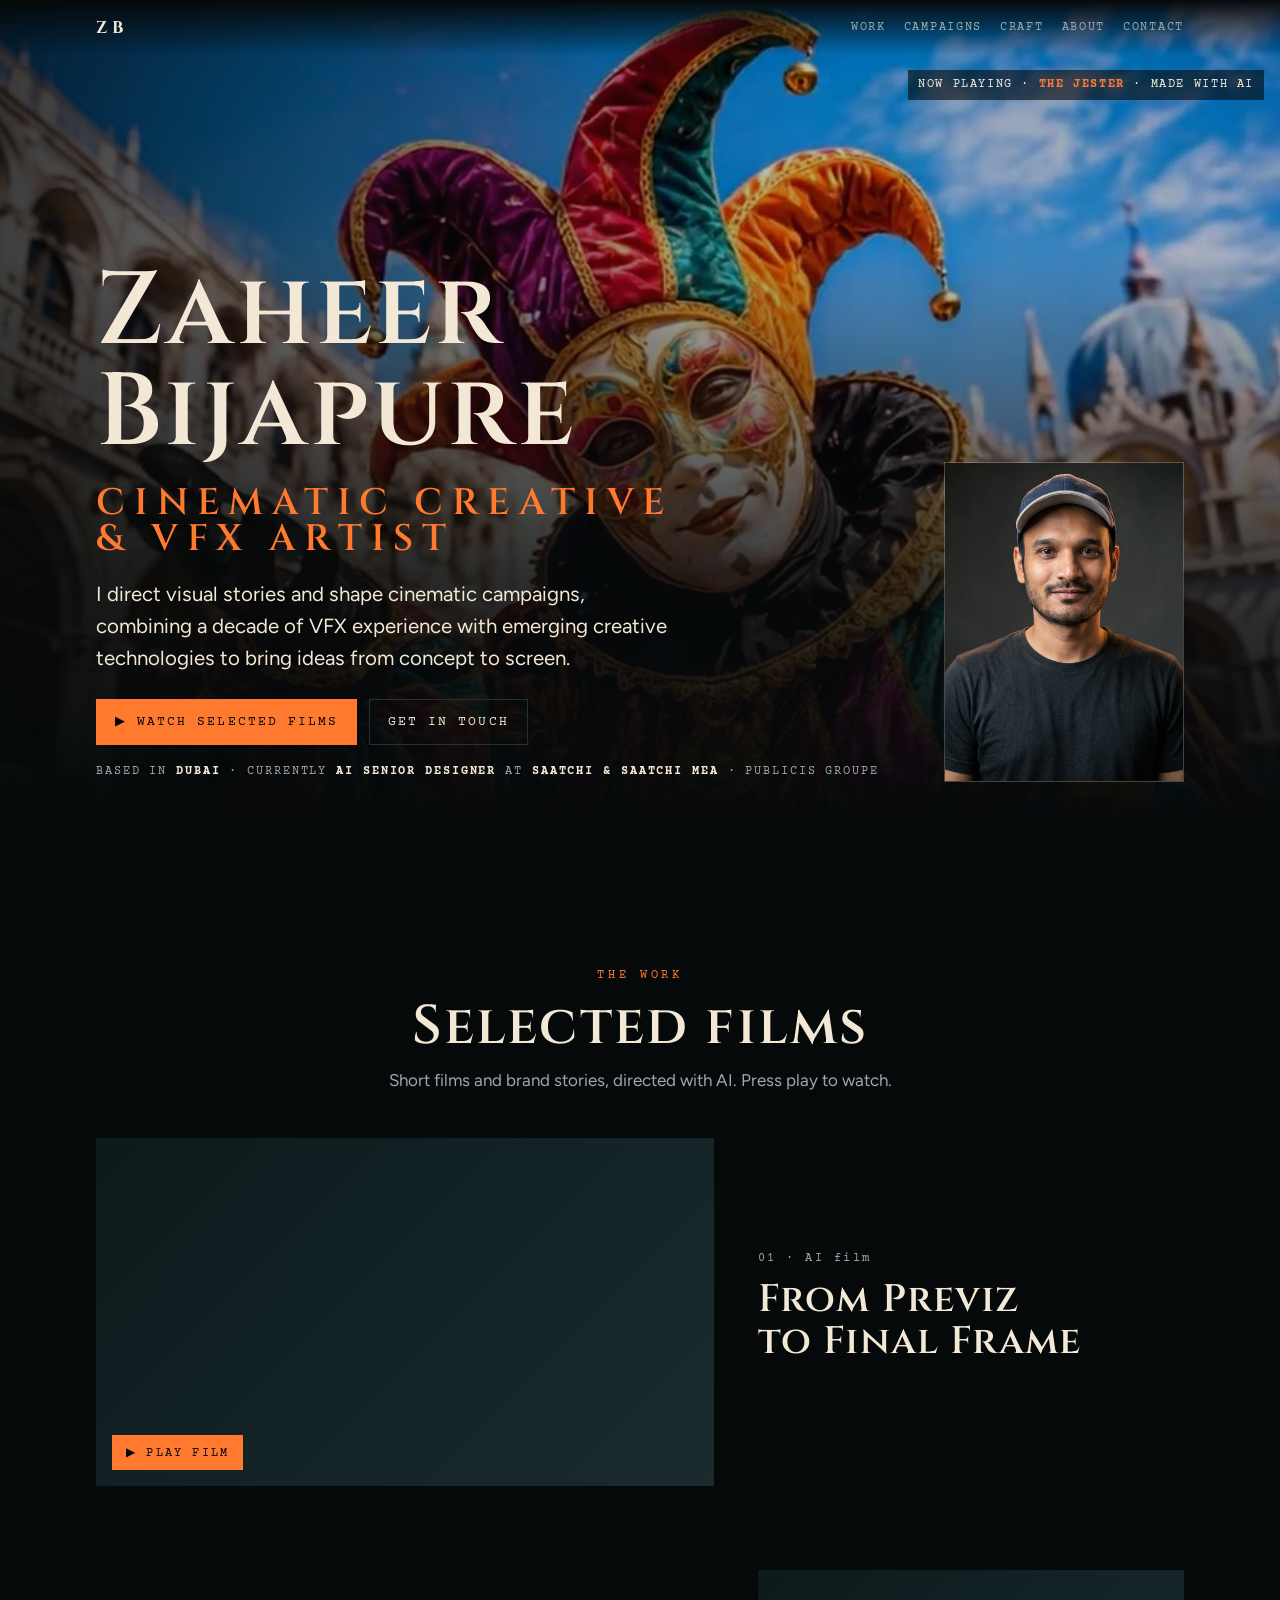
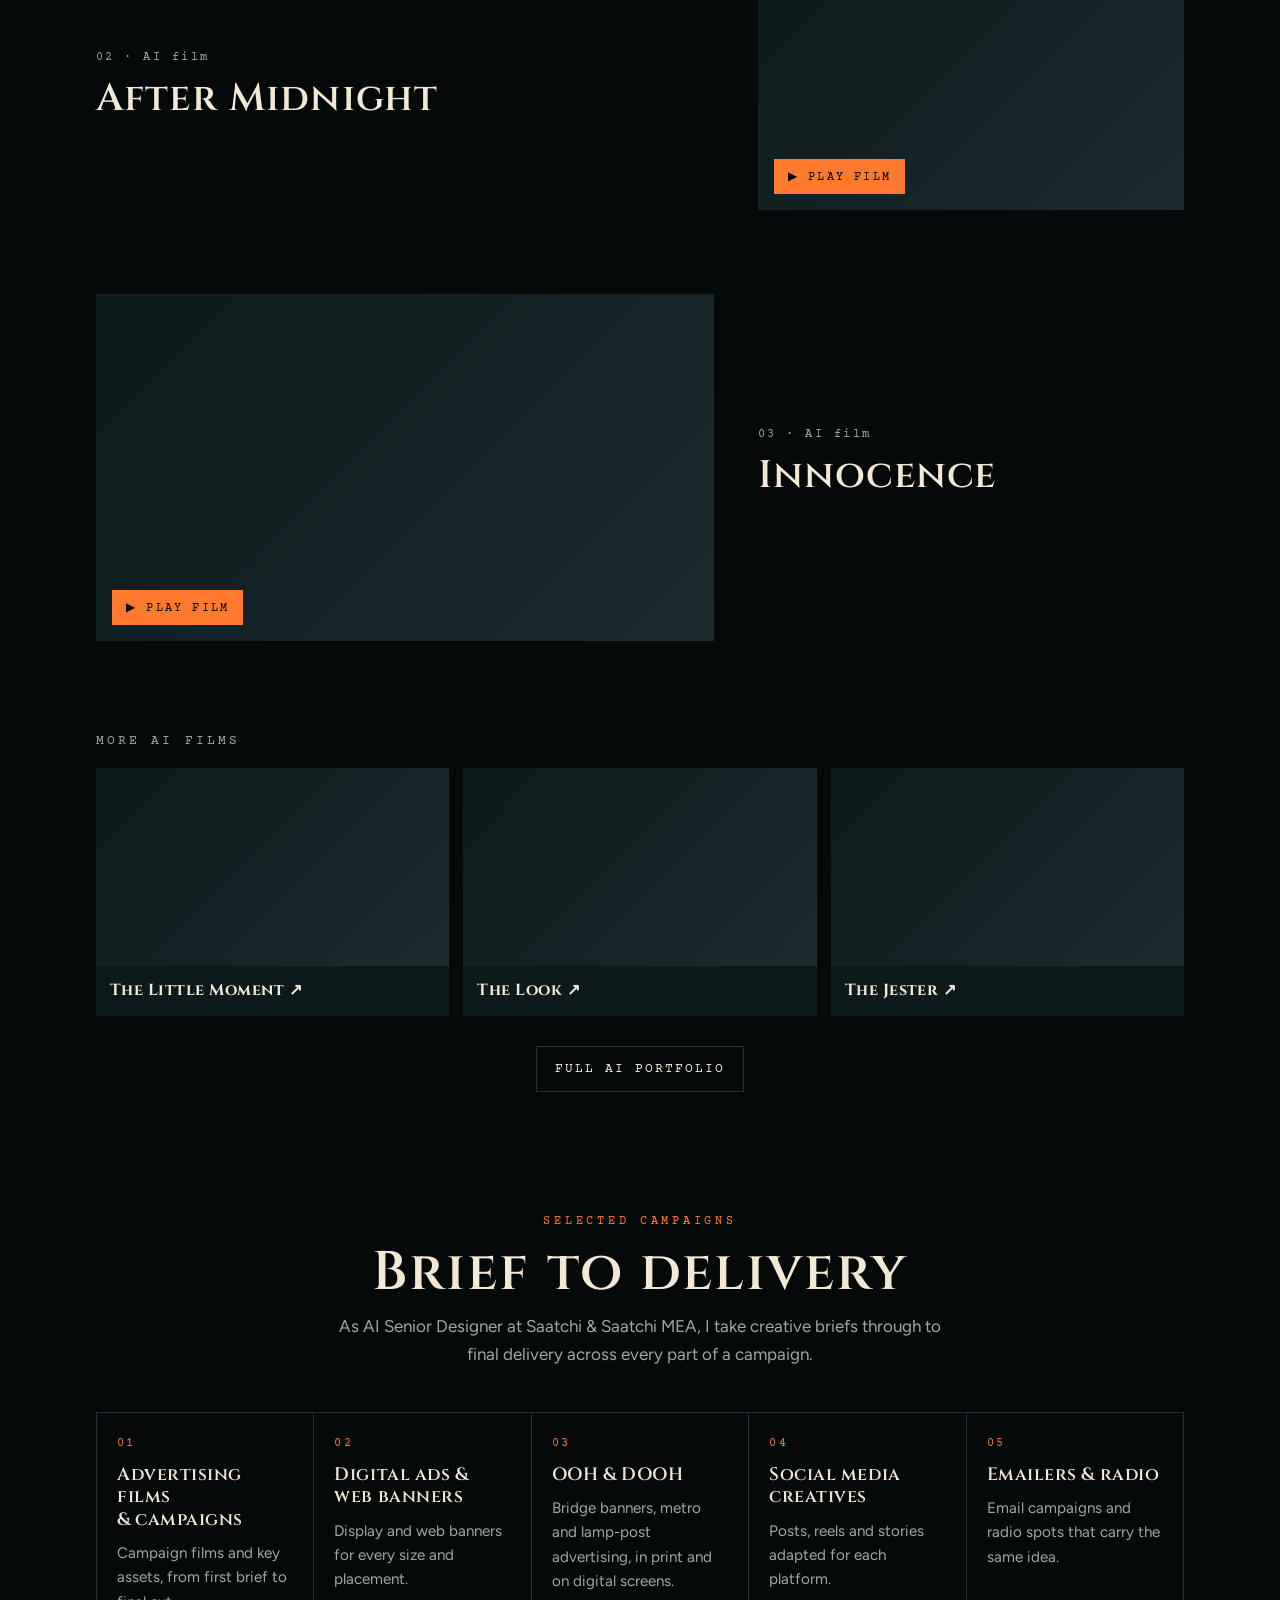
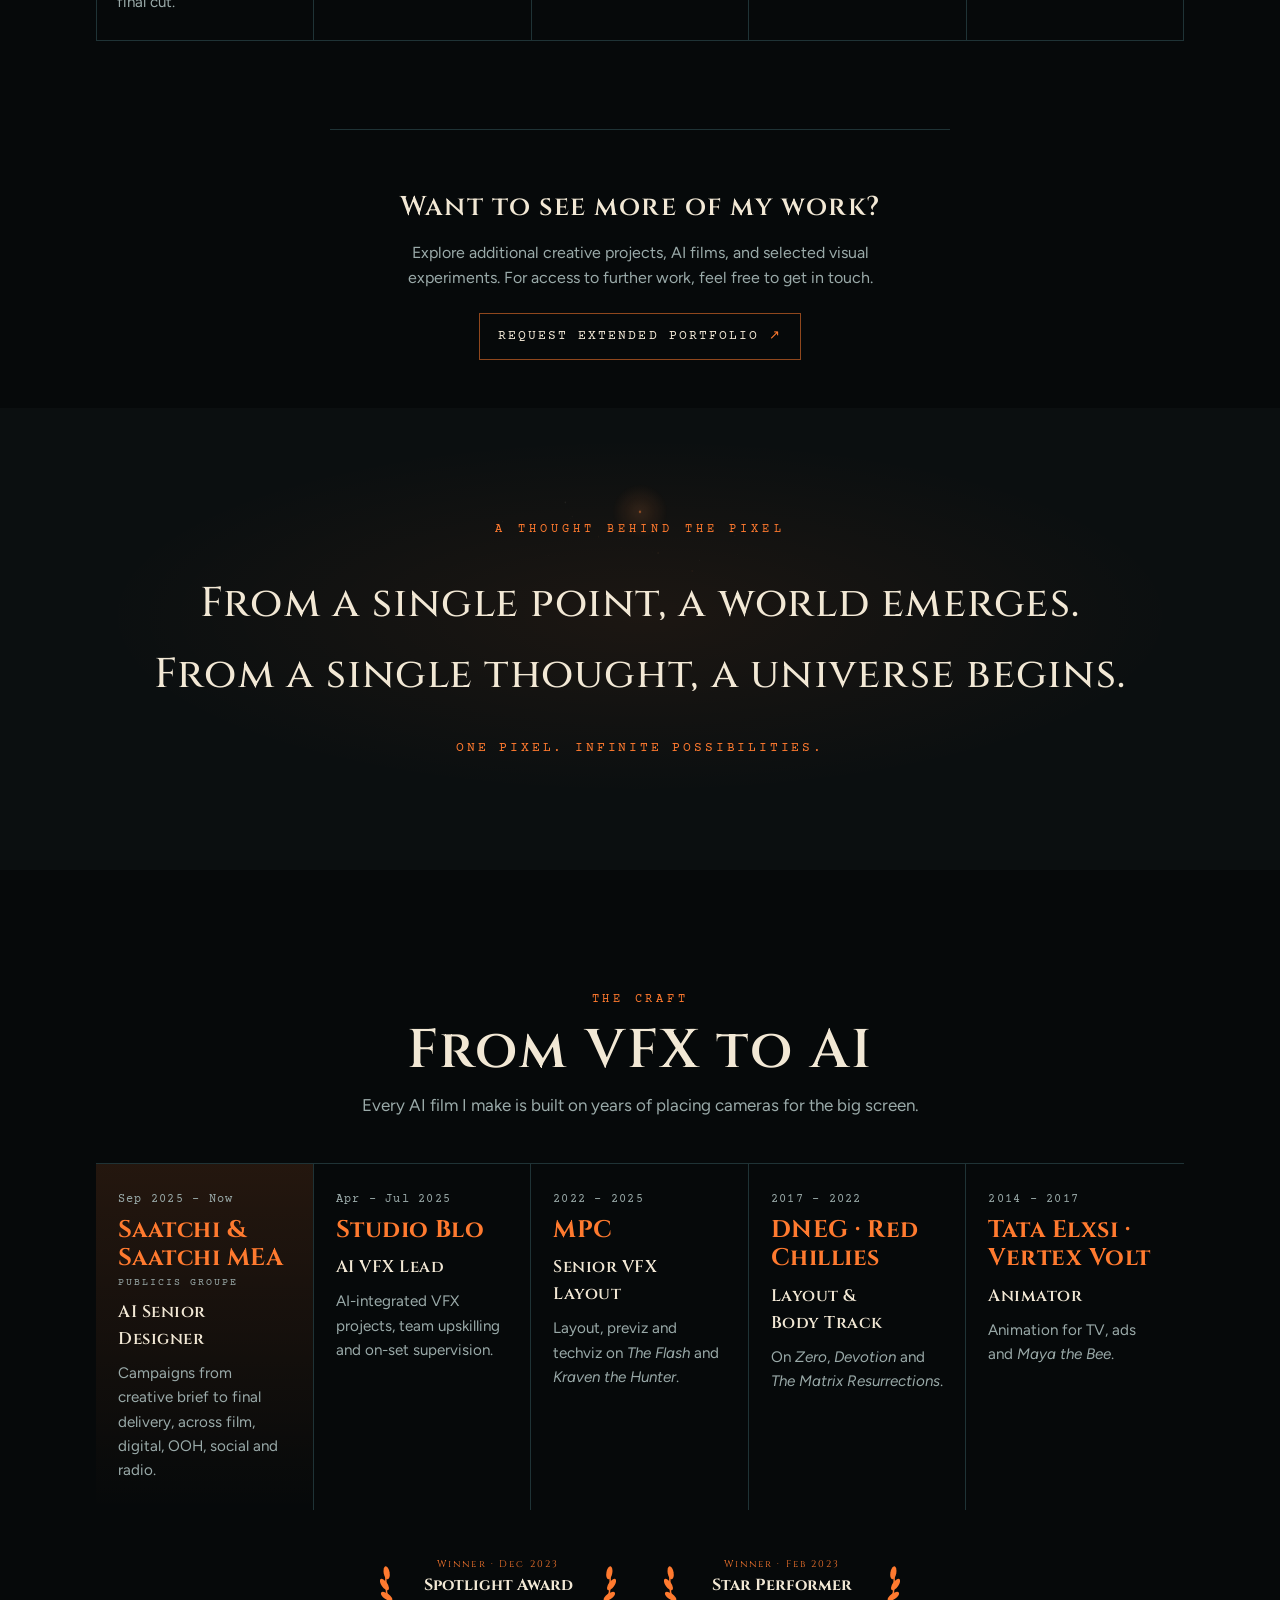
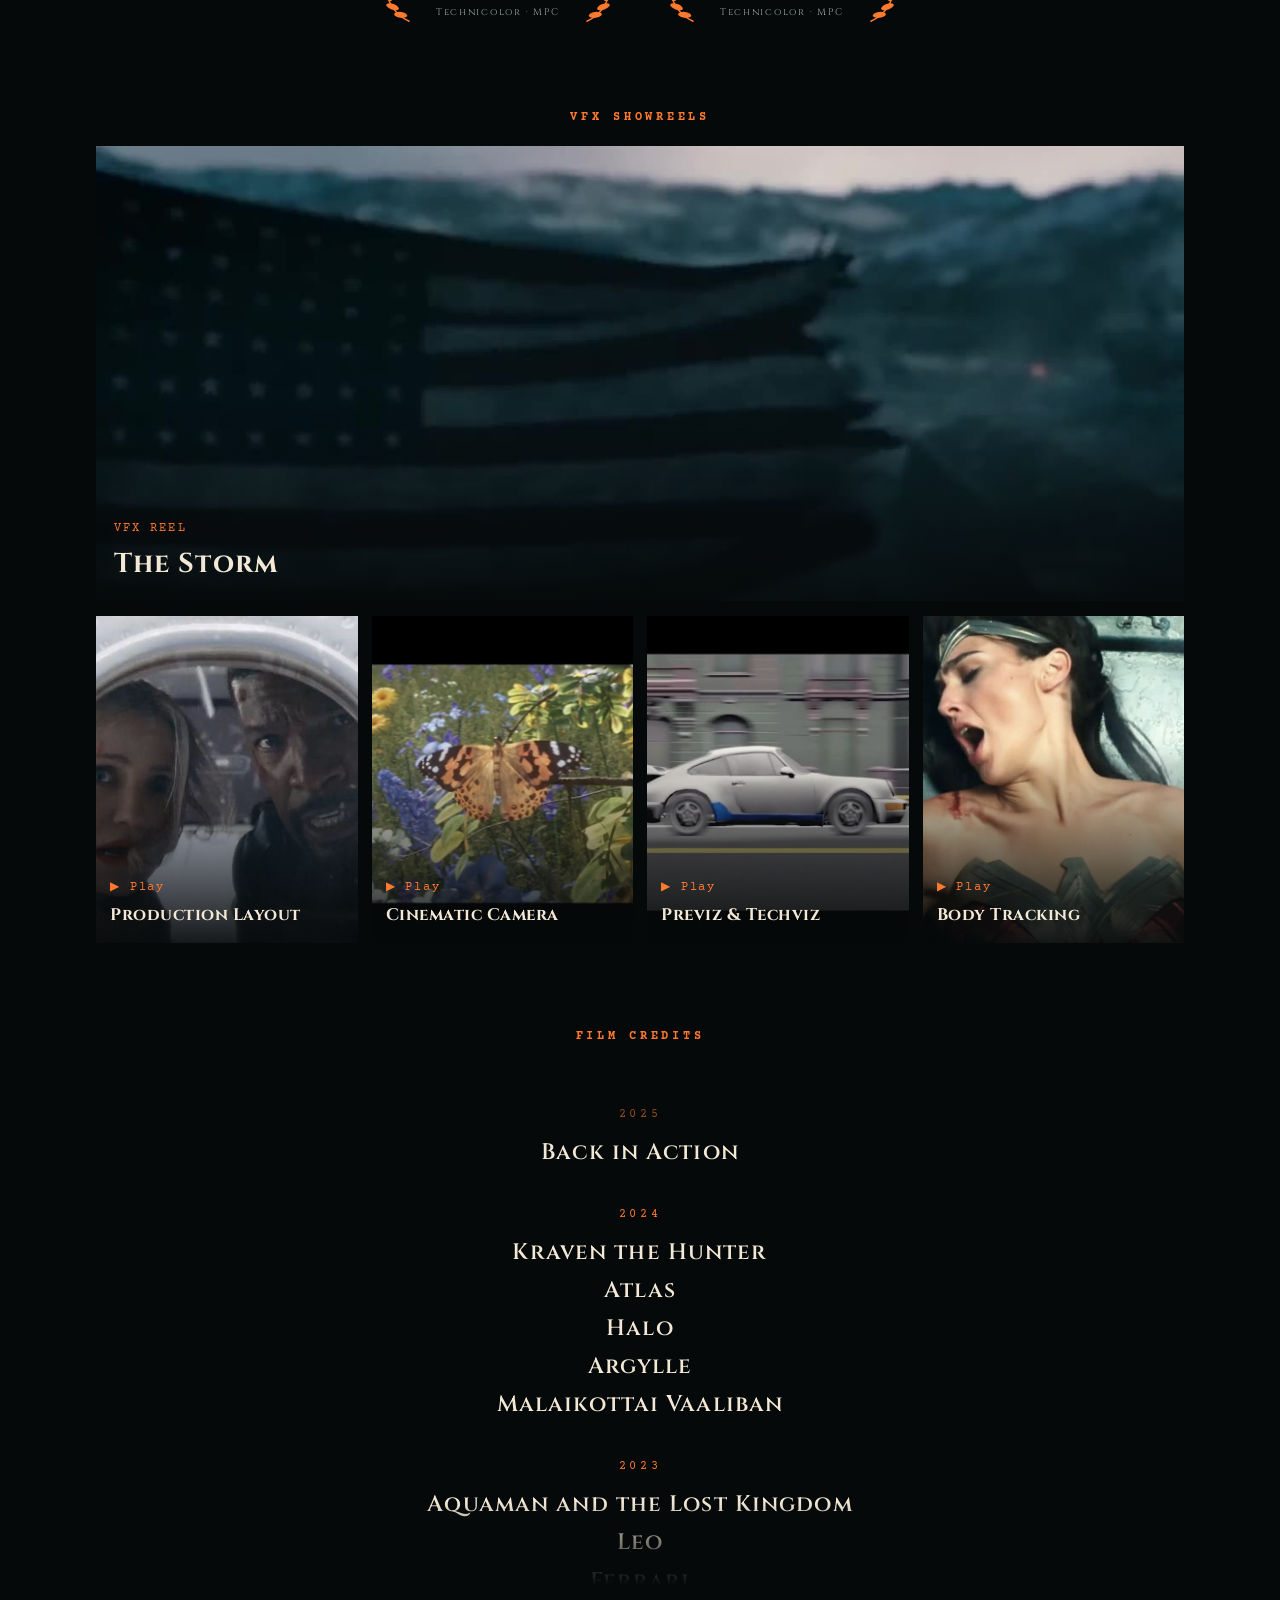
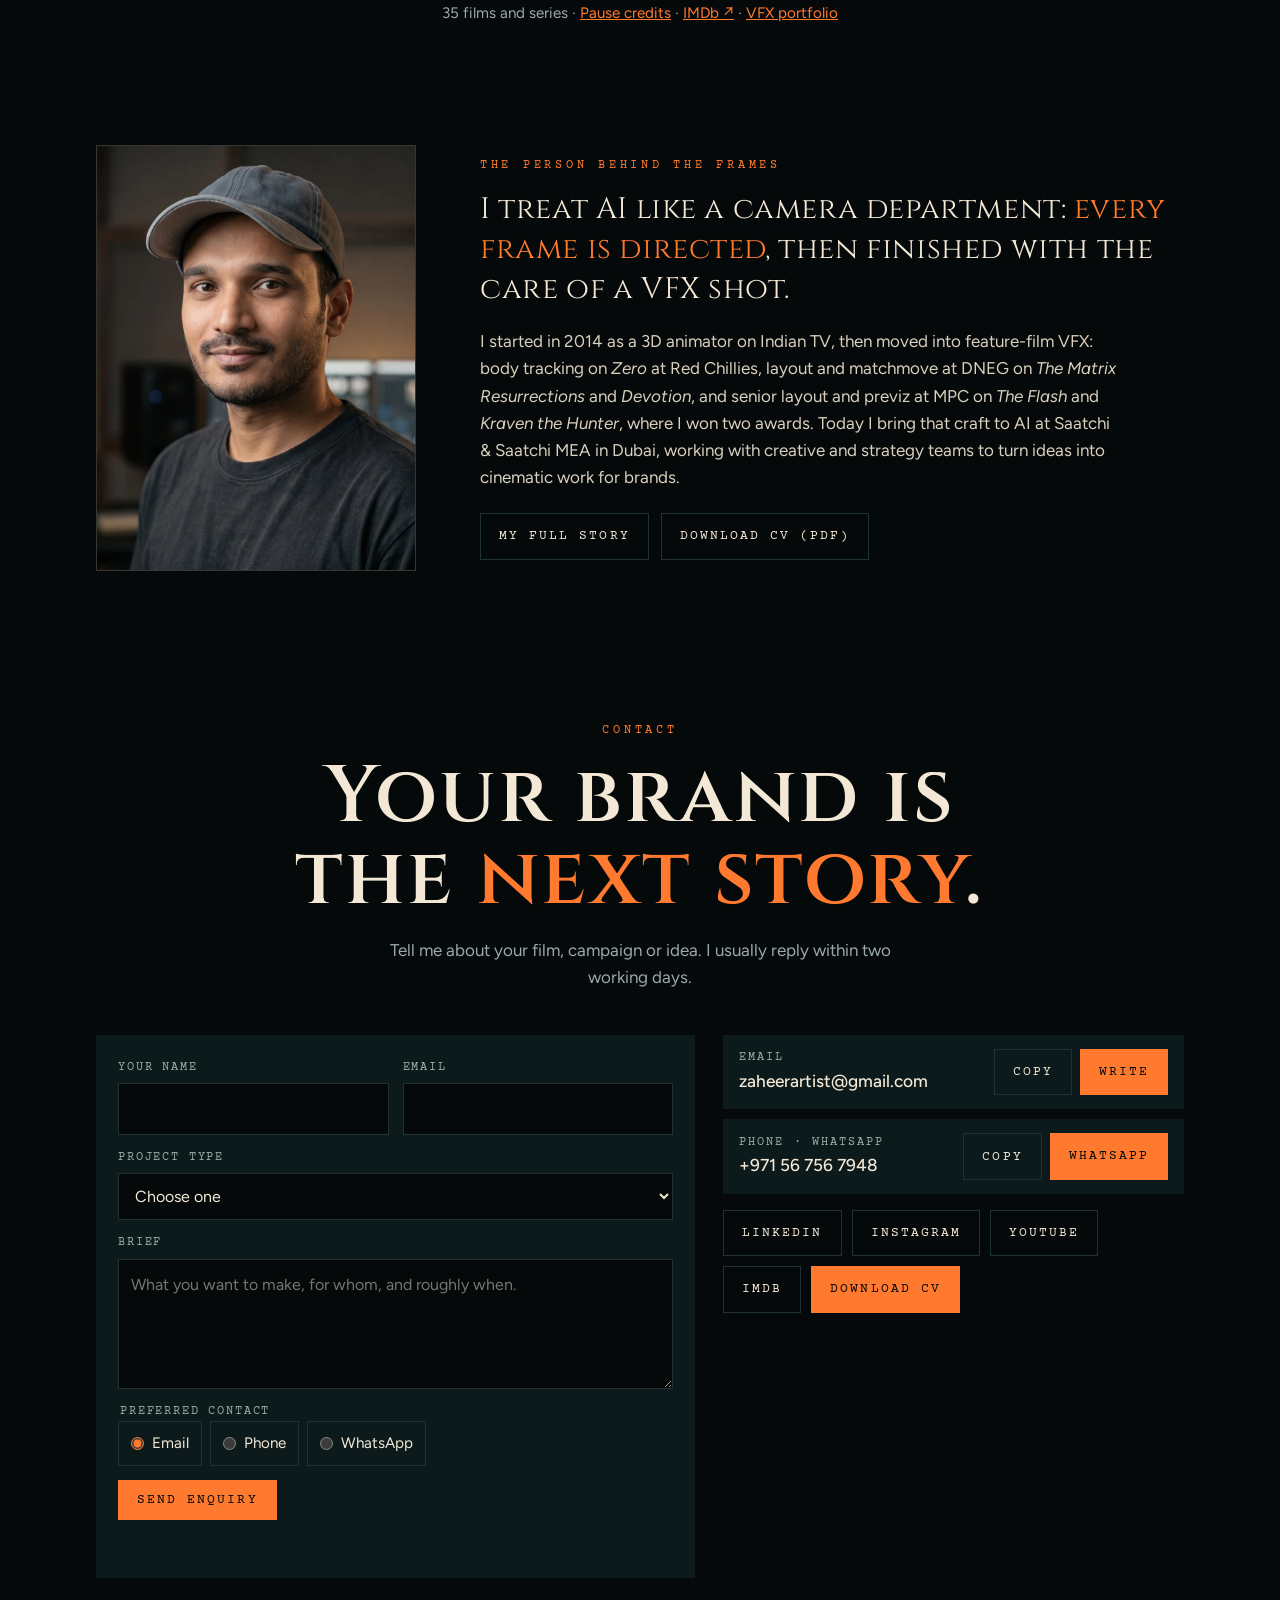
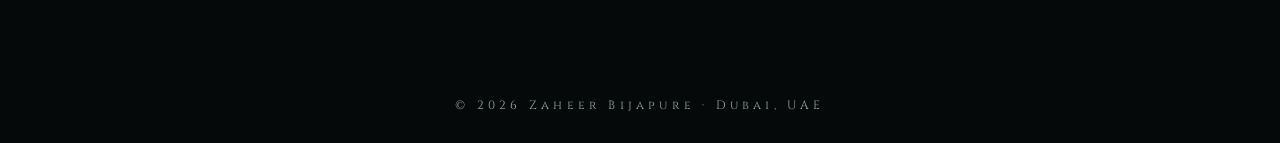
==== commit b00138c3: "Connect custom domain zaheerbijapure.com; update all links, sitemap, CV Co-Authored-By: Claude Opus " ====
--- a/index.html
+++ b/index.html
@@ -5,17 +5,17 @@
 <meta name="viewport" content="width=device-width, initial-scale=1, viewport-fit=cover">
 <title>Zaheer Bijapure | Cinematic Creative &amp; VFX Artist, Dubai</title>
 <meta name="description" content="Zaheer Bijapure is a cinematic creative and VFX artist based in Dubai. Cinematic AI films, advertising concepts and visual campaigns, built on over a decade of animation and film VFX for Hollywood and Indian cinema.">
-<link rel="canonical" href="https://zaheerartist.github.io/">
+<link rel="canonical" href="https://zaheerbijapure.com/">
 <meta property="og:type" content="website">
-<meta property="og:url" content="https://zaheerartist.github.io/">
+<meta property="og:url" content="https://zaheerbijapure.com/">
 <meta property="og:title" content="Zaheer Bijapure | Cinematic Creative &amp; VFX Artist, Dubai">
 <meta property="og:description" content="Cinematic AI films, advertising concepts and visual campaigns, from the first concept to the final frame.">
-<meta property="og:image" content="https://zaheerartist.github.io/images/og-card.jpg">
+<meta property="og:image" content="https://zaheerbijapure.com/images/og-card.jpg">
 <meta property="og:image:width" content="1200">
 <meta property="og:image:height" content="630">
 <meta name="twitter:card" content="summary_large_image">
 <meta name="theme-color" content="#06090a">
-<script type="application/ld+json">{"@context":"https://schema.org","@type":"Person","name":"Zaheer Bijapure","jobTitle":"Cinematic Creative & VFX Artist","worksFor":{"@type":"Organization","name":"Saatchi & Saatchi MEA"},"address":{"@type":"PostalAddress","addressLocality":"Dubai","addressCountry":"AE"},"url":"https://zaheerartist.github.io/","image":"https://zaheerartist.github.io/images/og-card.jpg","sameAs":["https://www.linkedin.com/in/zaheer-bijapure/","https://www.instagram.com/zaheerbijapure/","https://www.youtube.com/@ZaheerBijapure","https://www.imdb.com/name/nm12429900/"]}</script>
+<script type="application/ld+json">{"@context":"https://schema.org","@type":"Person","name":"Zaheer Bijapure","jobTitle":"Cinematic Creative & VFX Artist","worksFor":{"@type":"Organization","name":"Saatchi & Saatchi MEA"},"address":{"@type":"PostalAddress","addressLocality":"Dubai","addressCountry":"AE"},"url":"https://zaheerbijapure.com/","image":"https://zaheerbijapure.com/images/og-card.jpg","sameAs":["https://www.linkedin.com/in/zaheer-bijapure/","https://www.instagram.com/zaheerbijapure/","https://www.youtube.com/@ZaheerBijapure","https://www.imdb.com/name/nm12429900/"]}</script>
 <link rel="preconnect" href="https://fonts.googleapis.com">
 <link rel="stylesheet" href="https://fonts.googleapis.com/css2?family=Cinzel:wght@500;600;700&family=Courier+Prime:wght@400;700&family=Figtree:wght@400;500;600&display=swap">
 <style>
@@ -415,9 +415,9 @@
       <div class="contactgrid">
         <form class="form" id="enquiry" action="https://api.web3forms.com/submit" method="POST" novalidate>
           <input type="hidden" name="access_key" value="abdd028d-1dc5-4266-b58e-3851b2eb9dc6">
-          <input type="hidden" name="subject" value="New project enquiry from zaheerartist.github.io">
+          <input type="hidden" name="subject" value="New project enquiry from zaheerbijapure.com">
           <input type="hidden" name="from_name" value="Portfolio enquiry">
-          <input type="hidden" name="redirect" value="https://zaheerartist.github.io/?sent=1#contact">
+          <input type="hidden" name="redirect" value="https://zaheerbijapure.com/?sent=1#contact">
           <input type="checkbox" name="botcheck" tabindex="-1" autocomplete="off" class="sr" aria-hidden="true">
           <div class="two">
             <div class="field"><label for="f-name">Your name</label><input id="f-name" name="name" type="text" autocomplete="name" required></div>
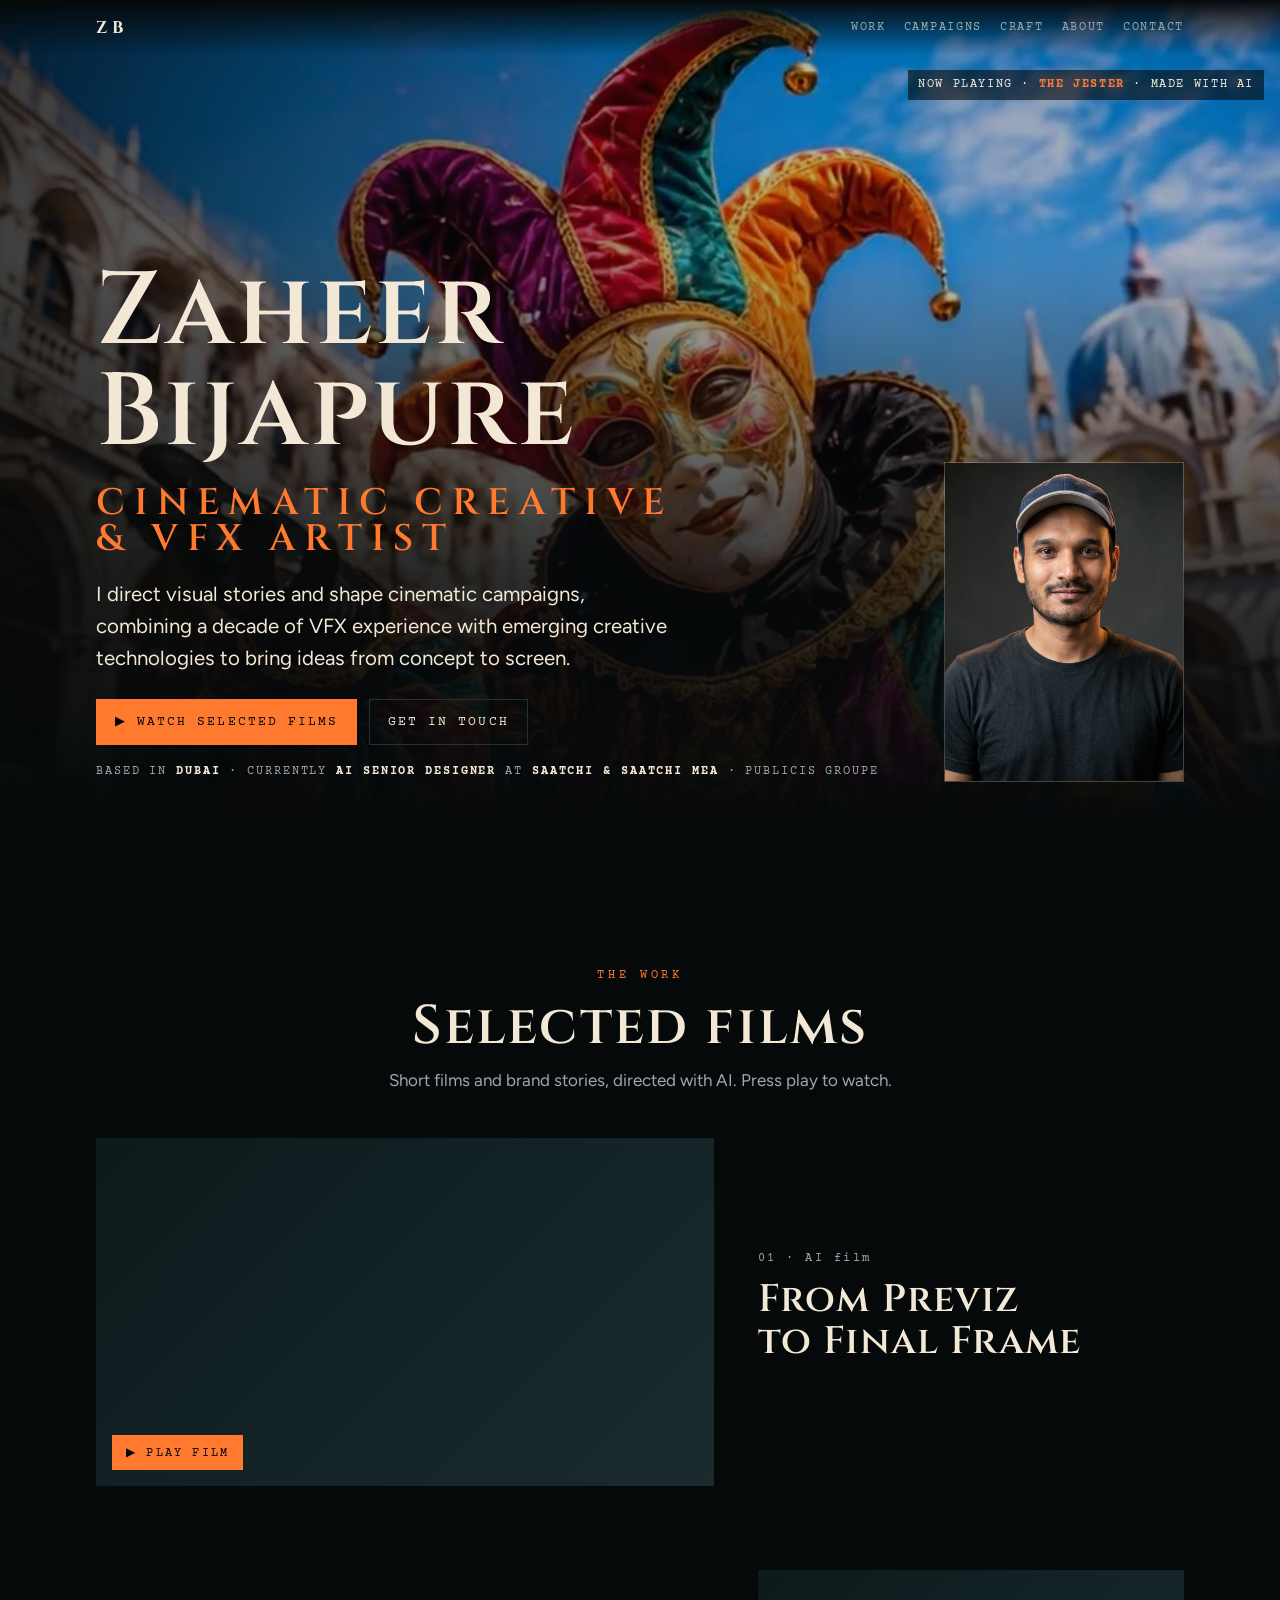
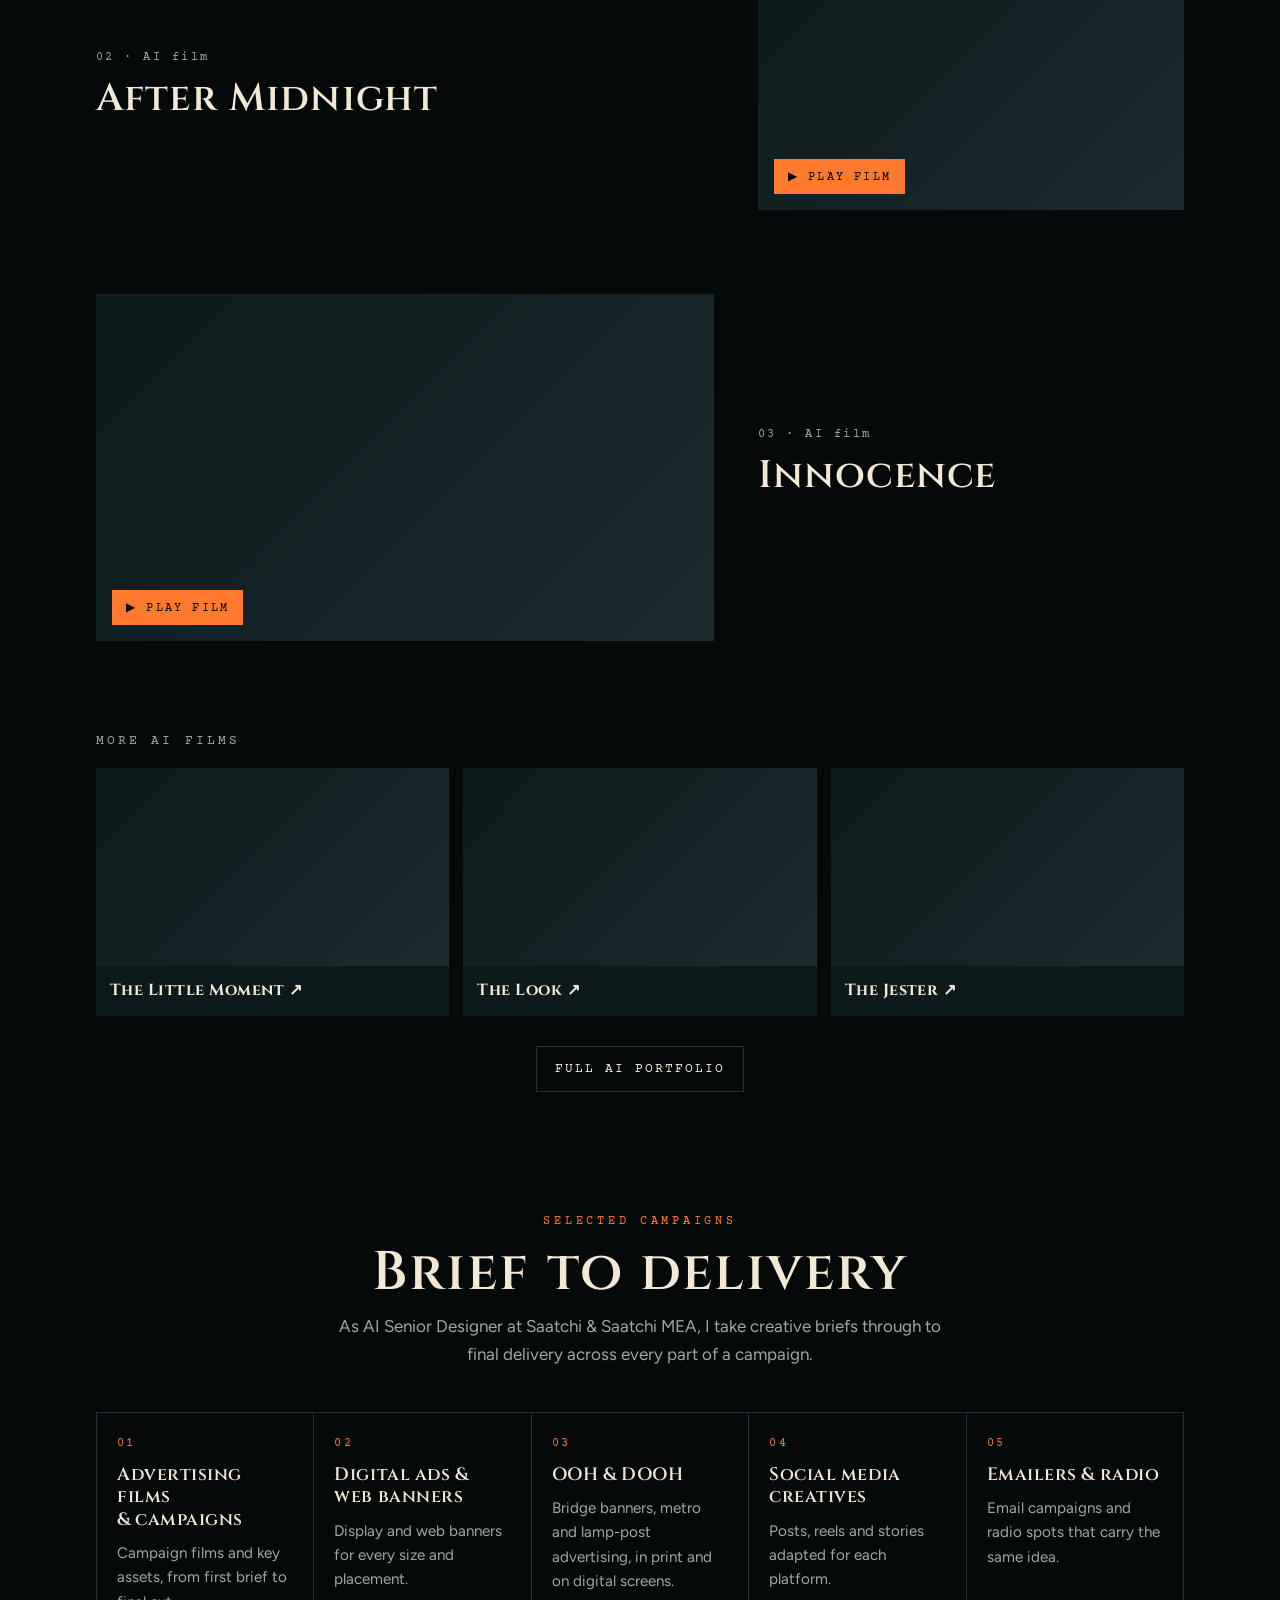
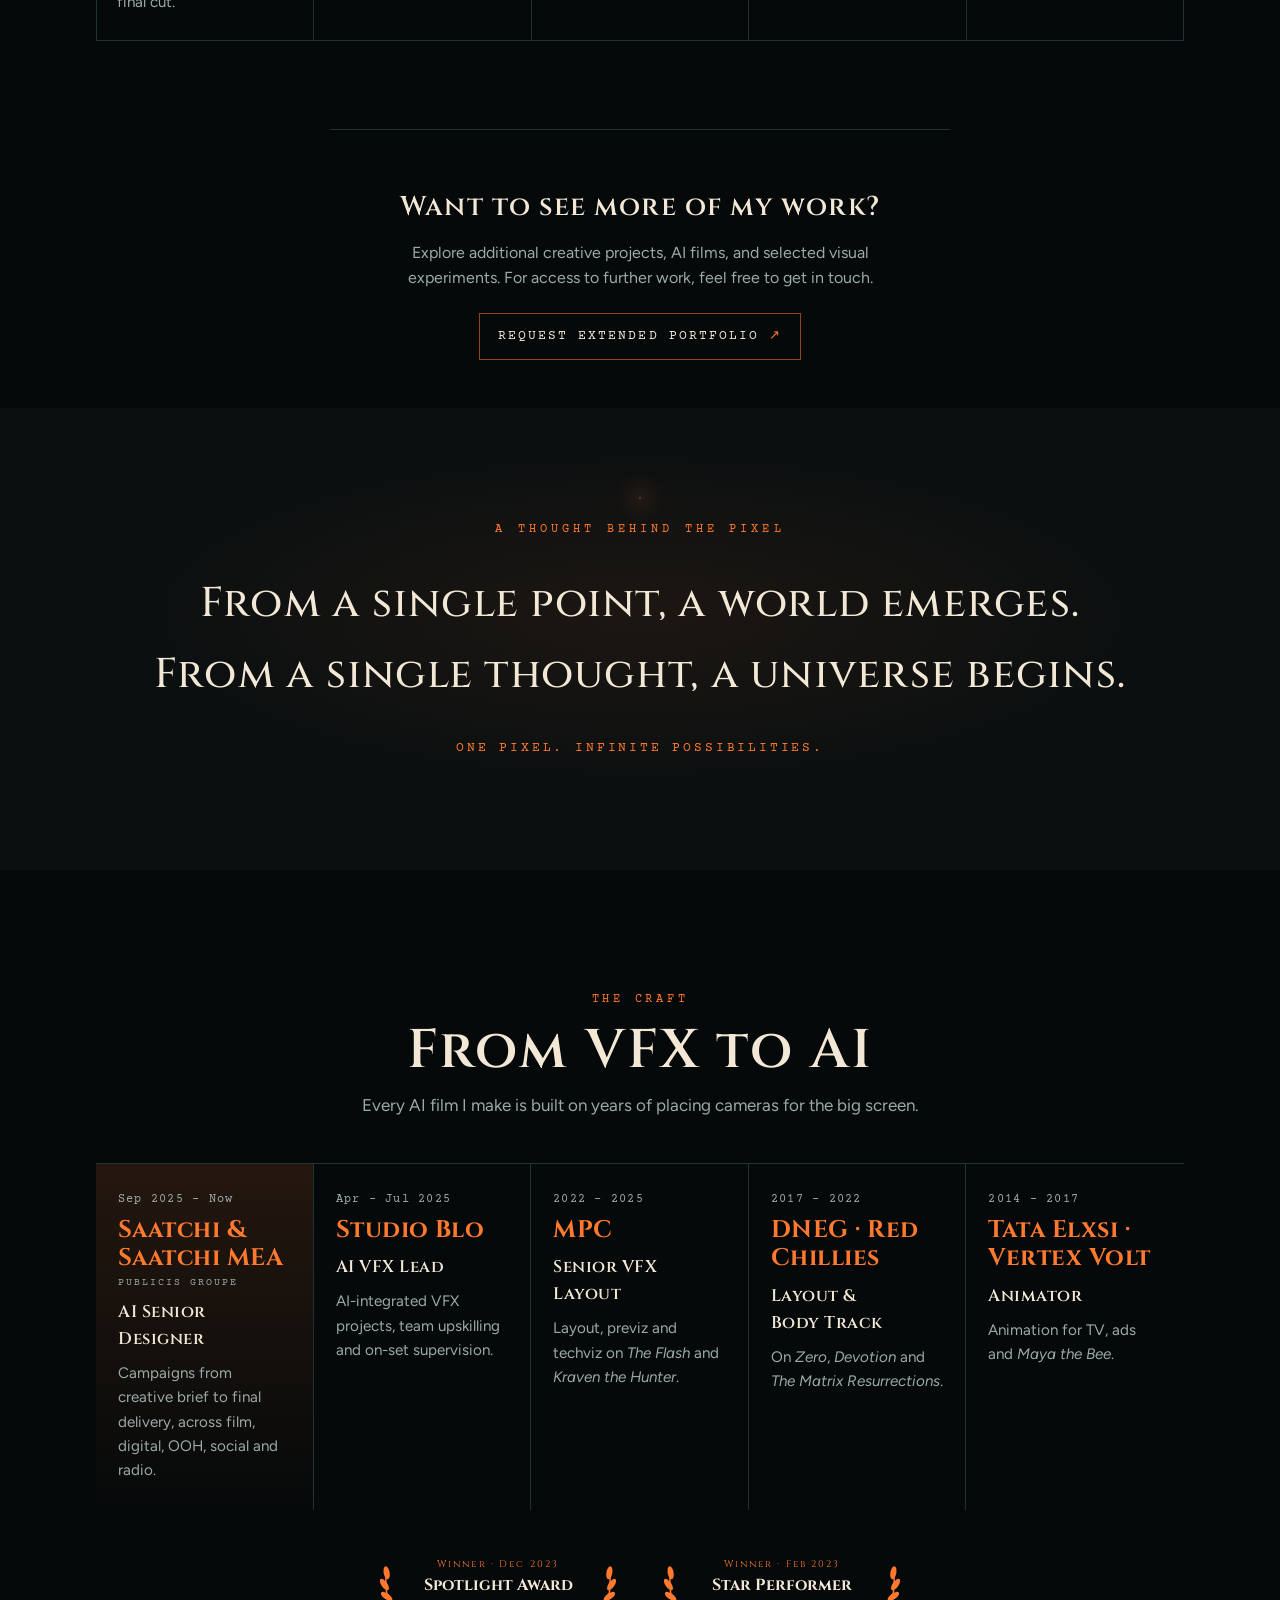
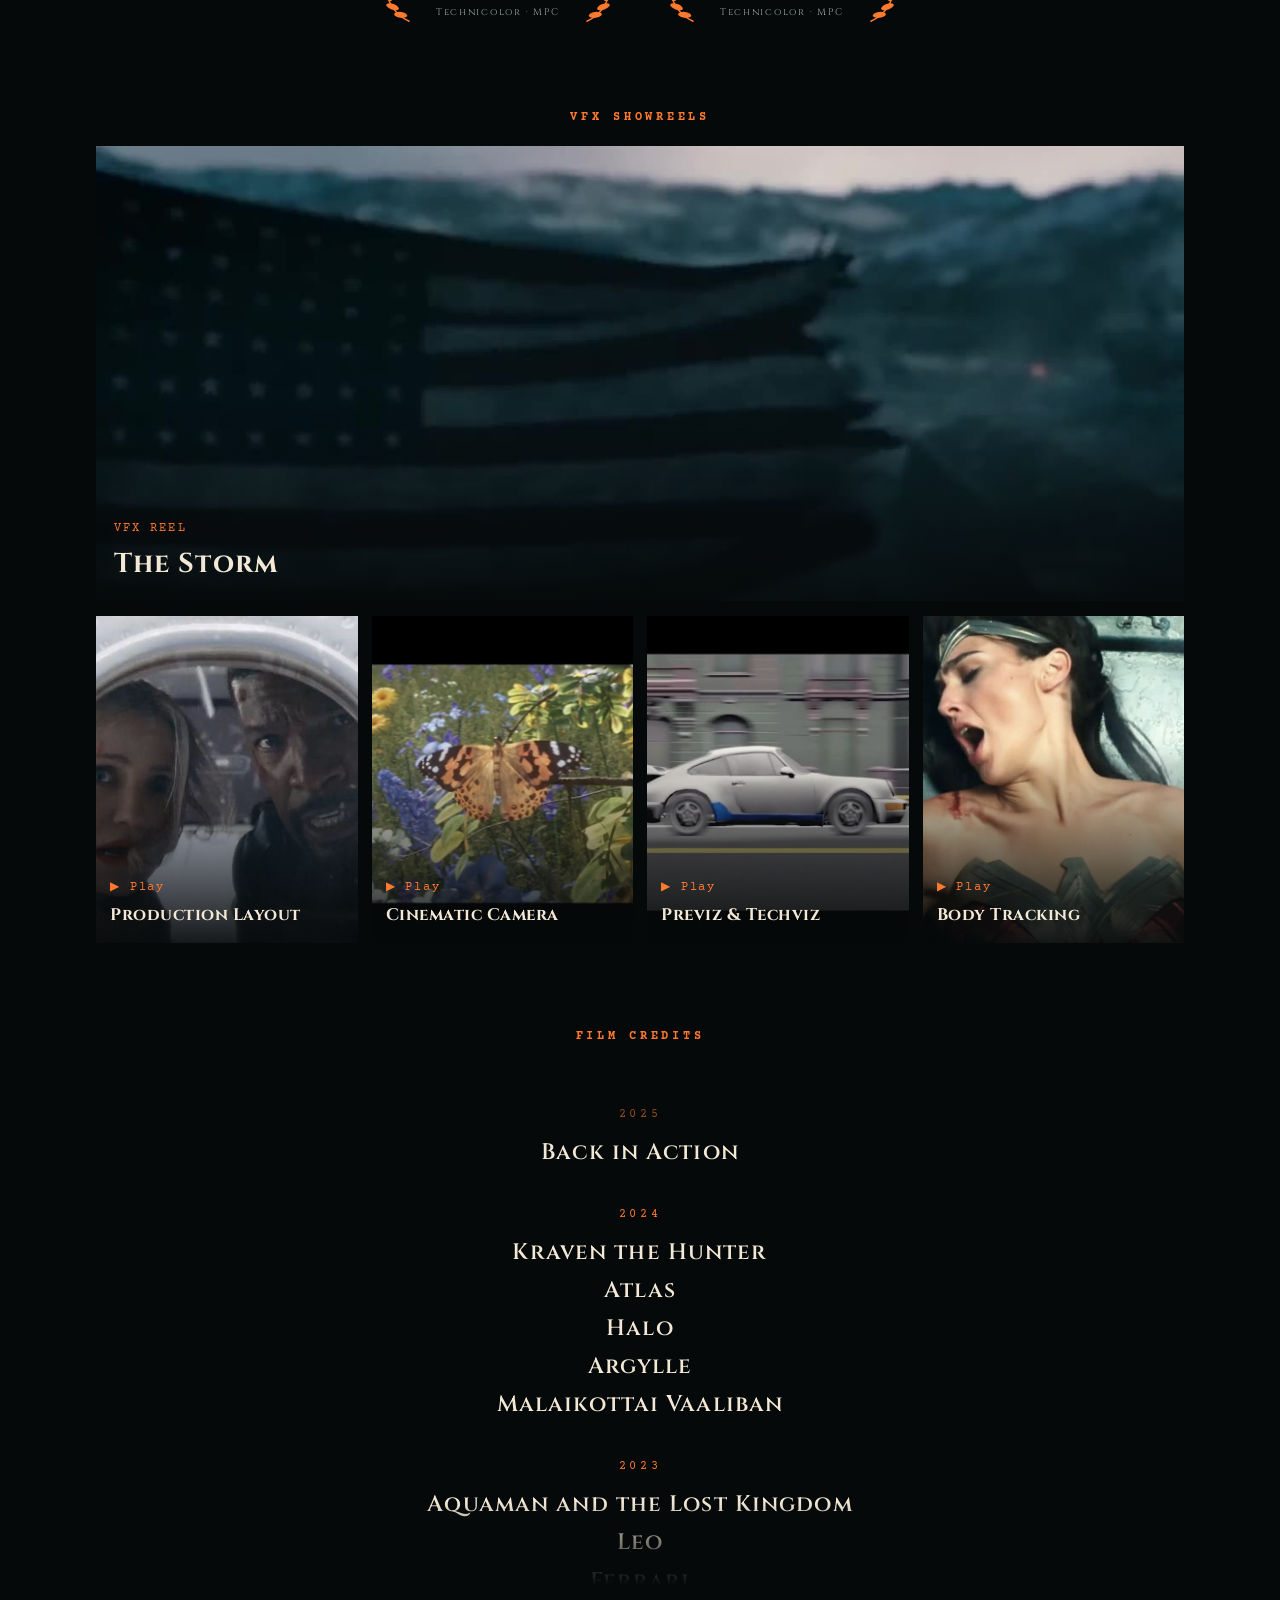
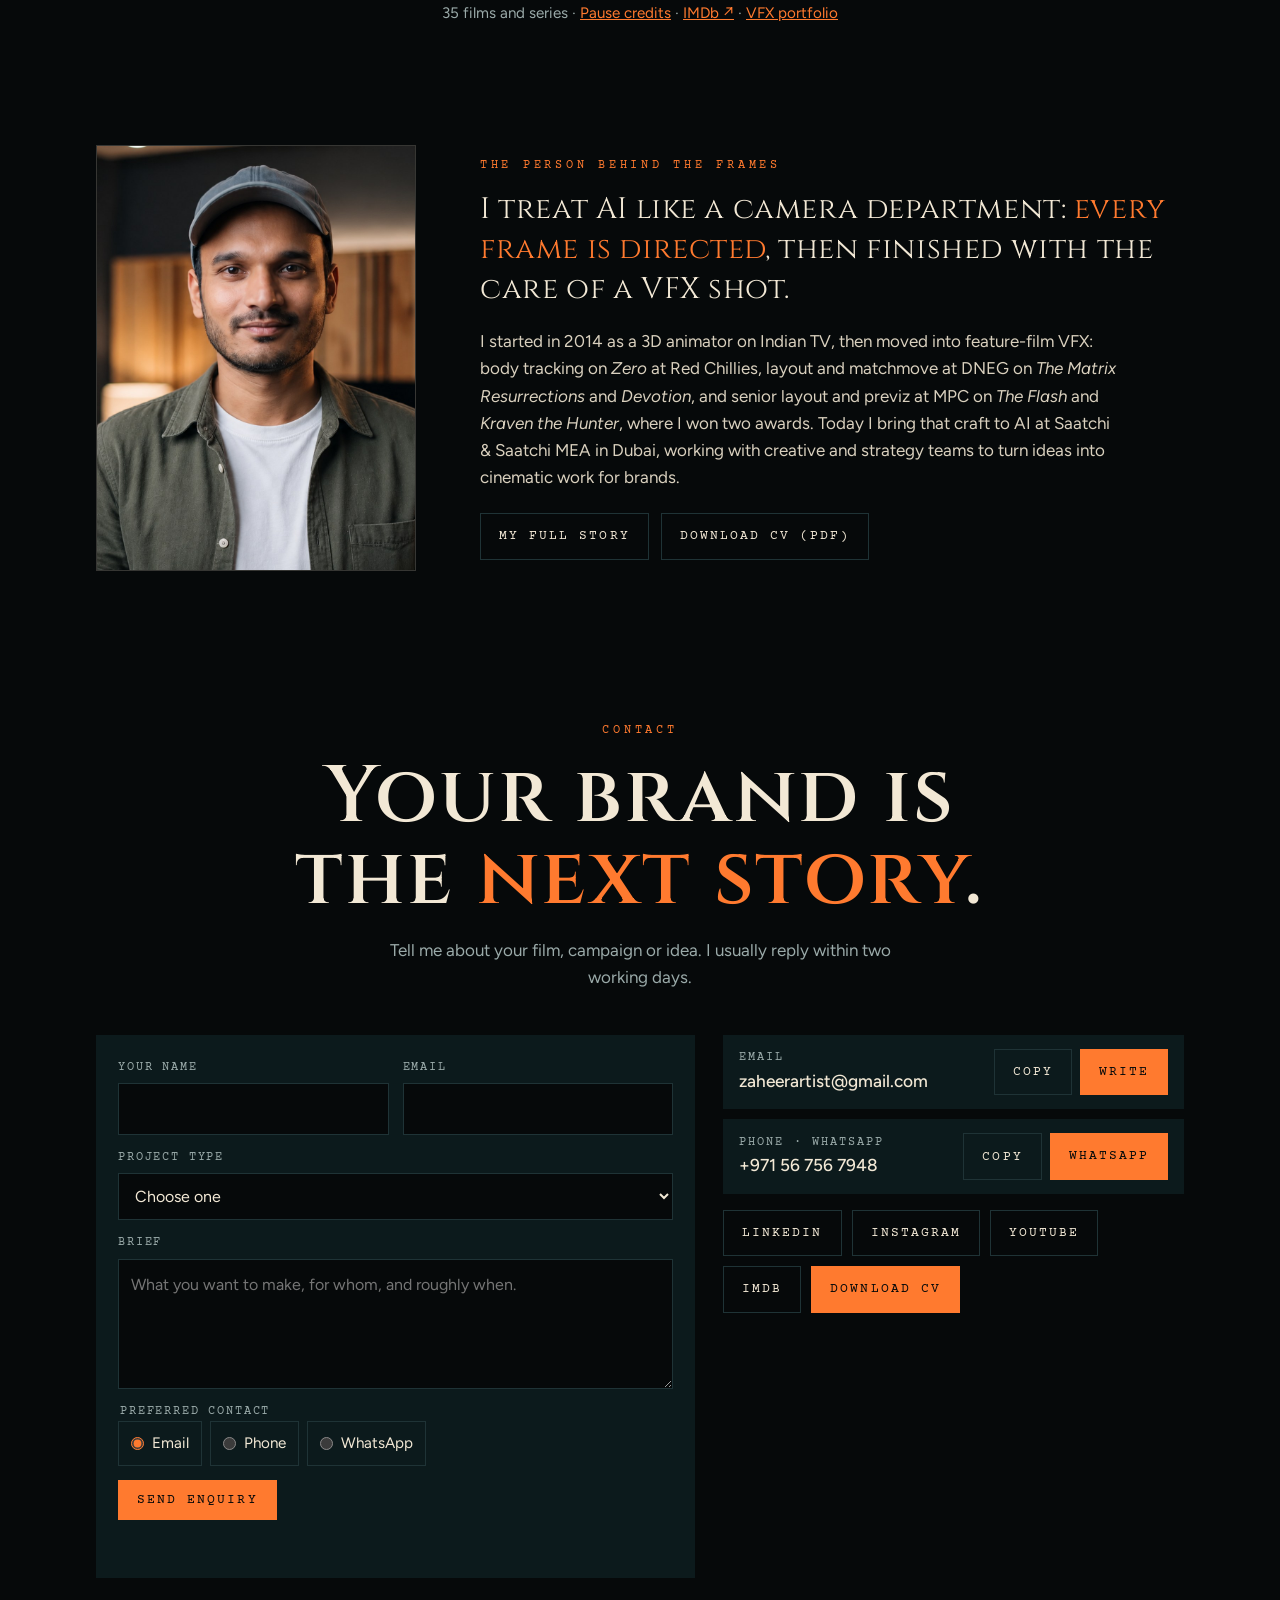
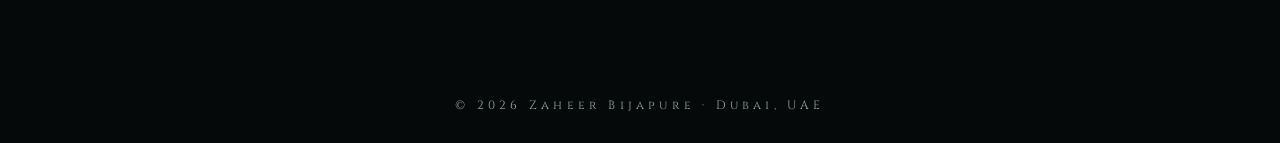
==== commit 88b64fcf: "About section: new studio portrait Co-Authored-By: Claude Opus 5.5 <noreply@anthropic.com> Claude-Se" ====
--- a/index.html
+++ b/index.html
@@ -396,7 +396,7 @@
   <!-- 05 About -->
   <section id="about">
     <div class="wrap me">
-      <img src="images/portrait.jpg" alt="Portrait of Zaheer Bijapure" loading="lazy" width="900" height="1200">
+      <img src="images/portrait-studio.jpg" alt="Portrait of Zaheer Bijapure in an olive shirt and grey cap in a studio" loading="lazy" width="900" height="1200">
       <div>
         <p class="eyebrow">The person behind the frames</p>
         <p class="quote">I treat AI like a camera department: <em>every frame is directed</em>, then finished with the care of a VFX shot.</p>
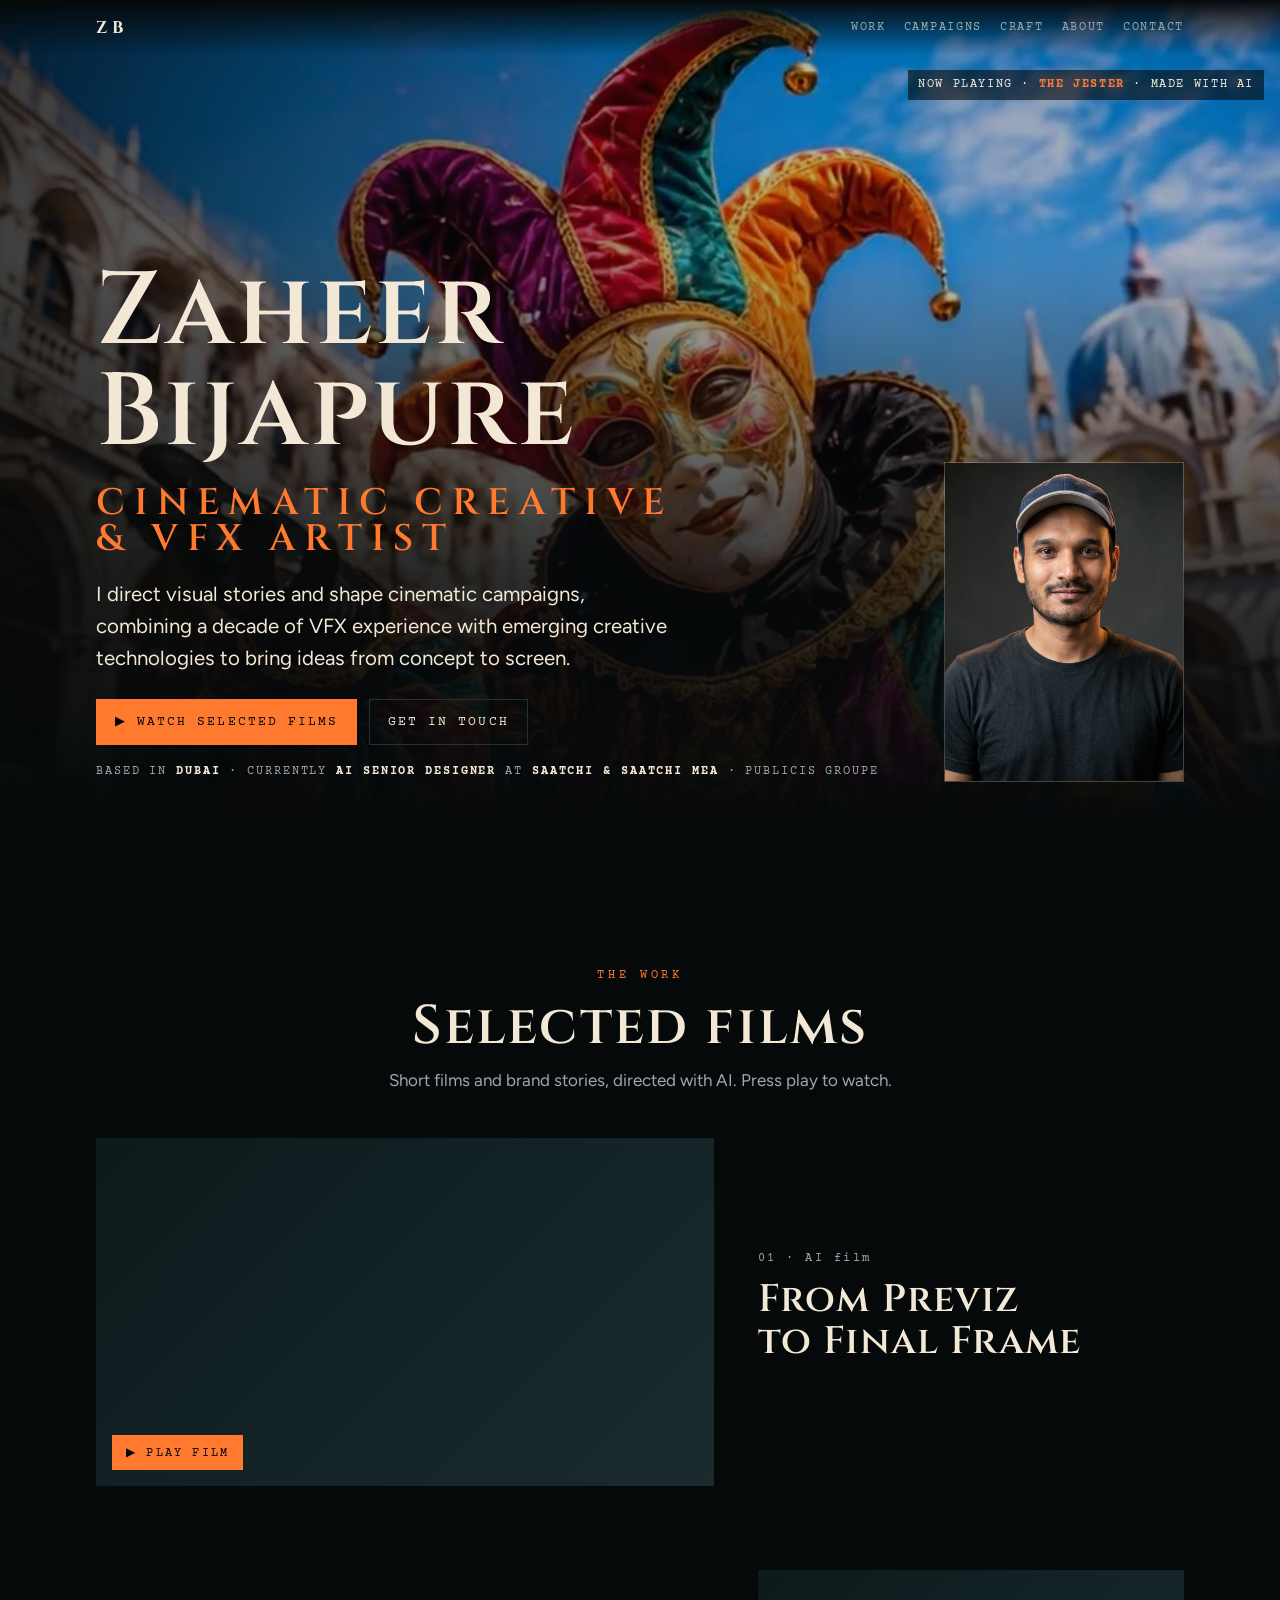
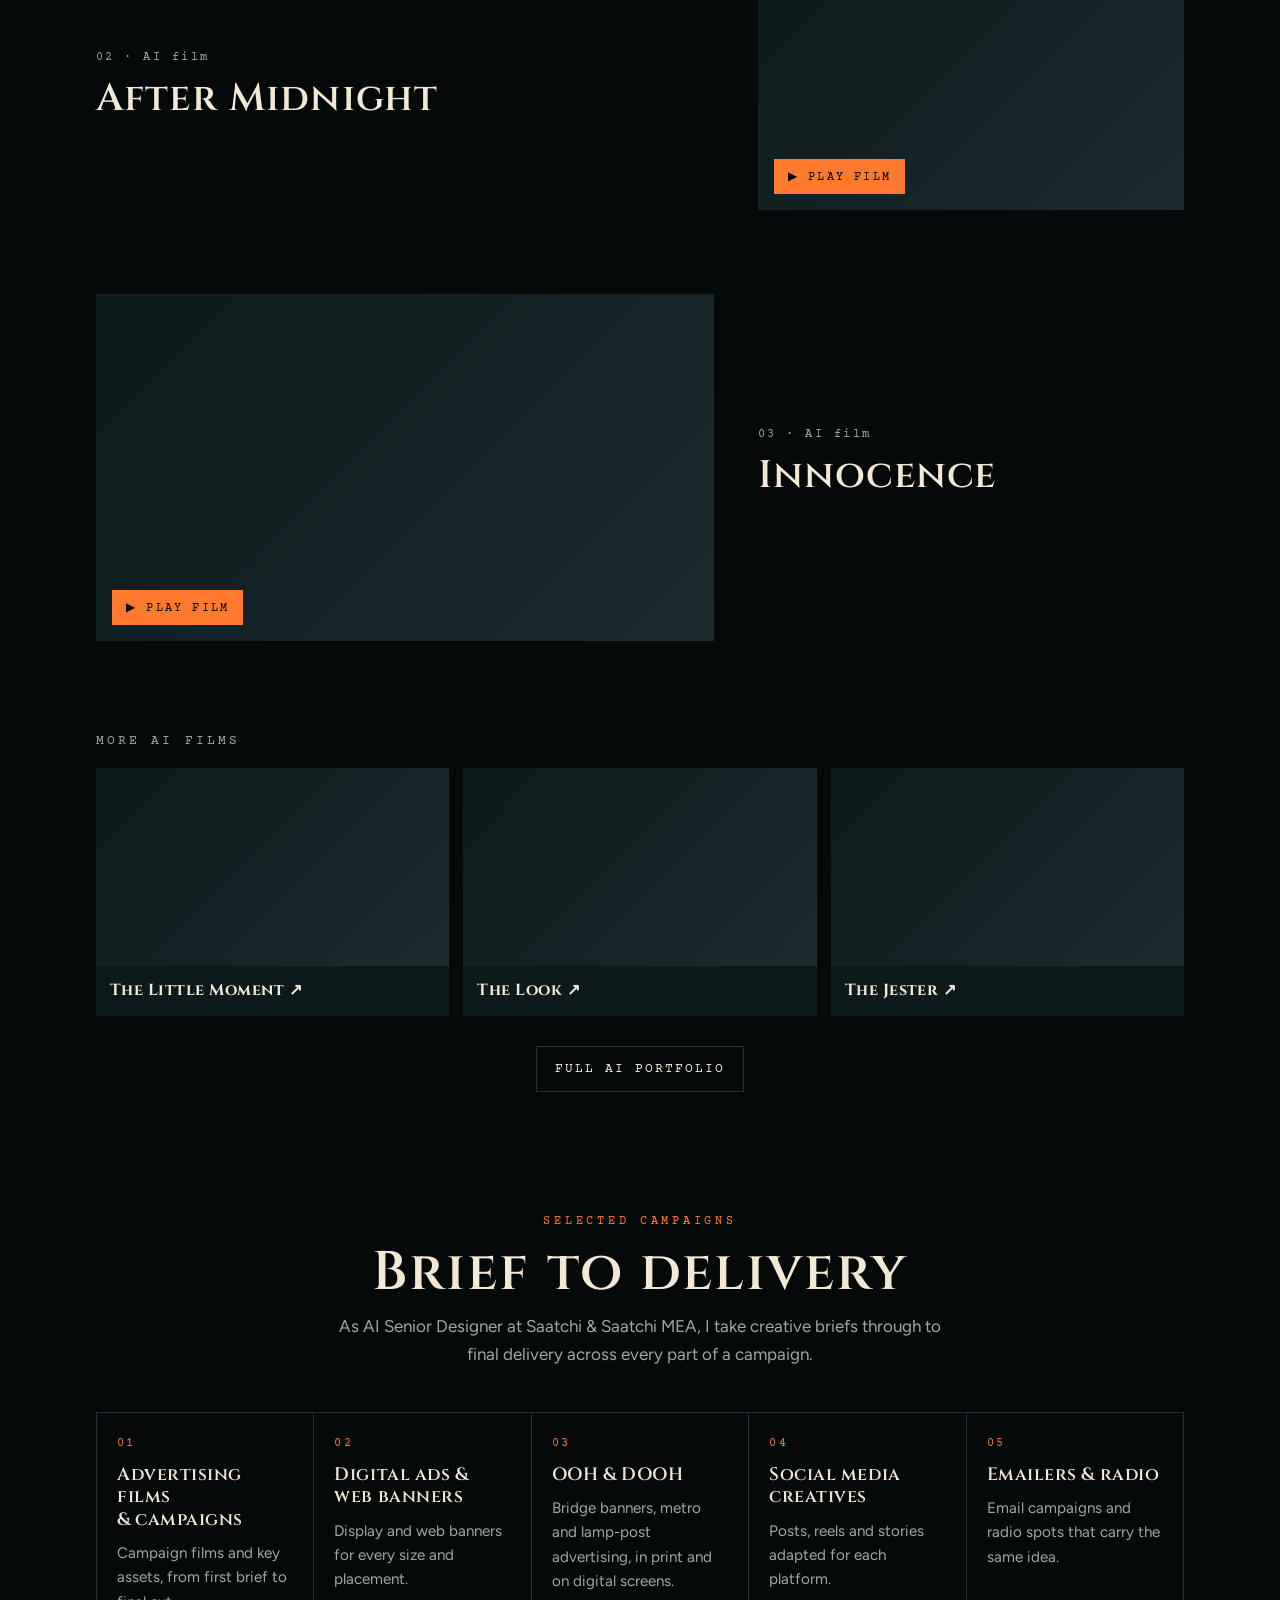
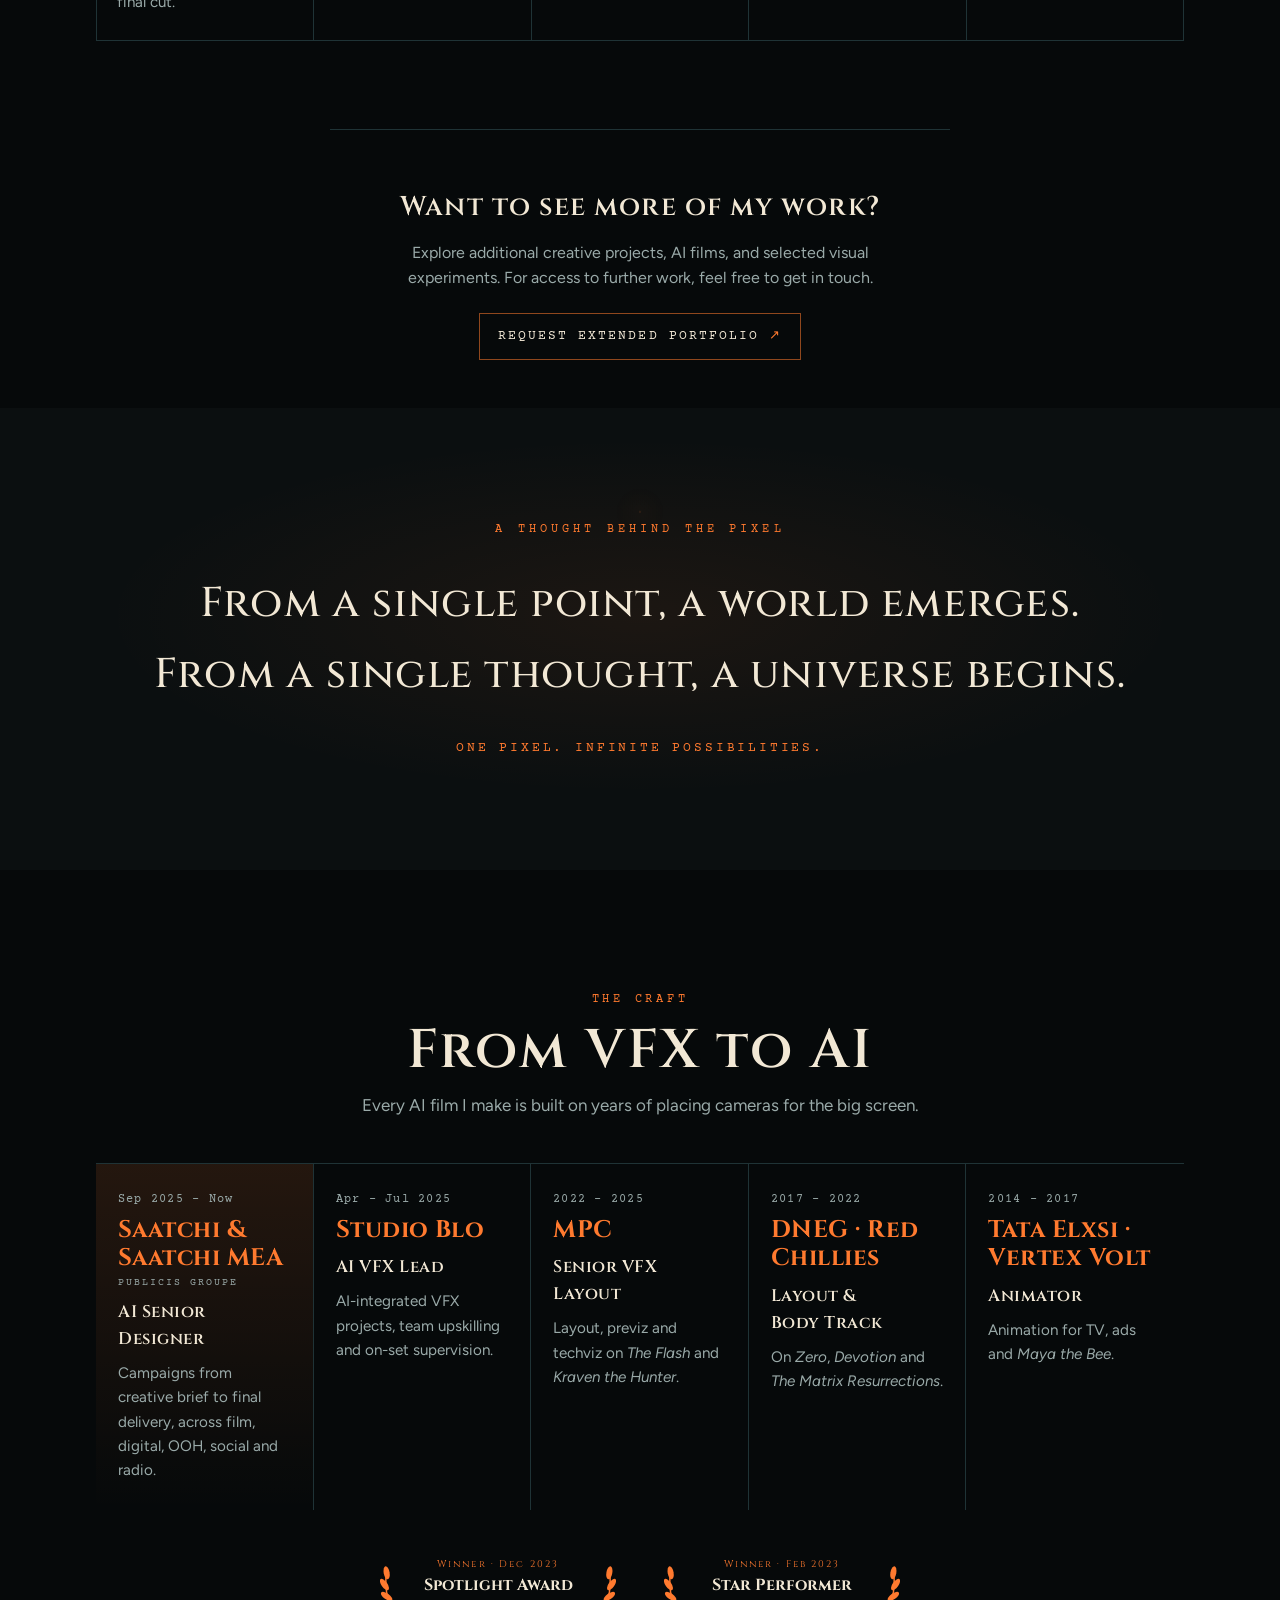
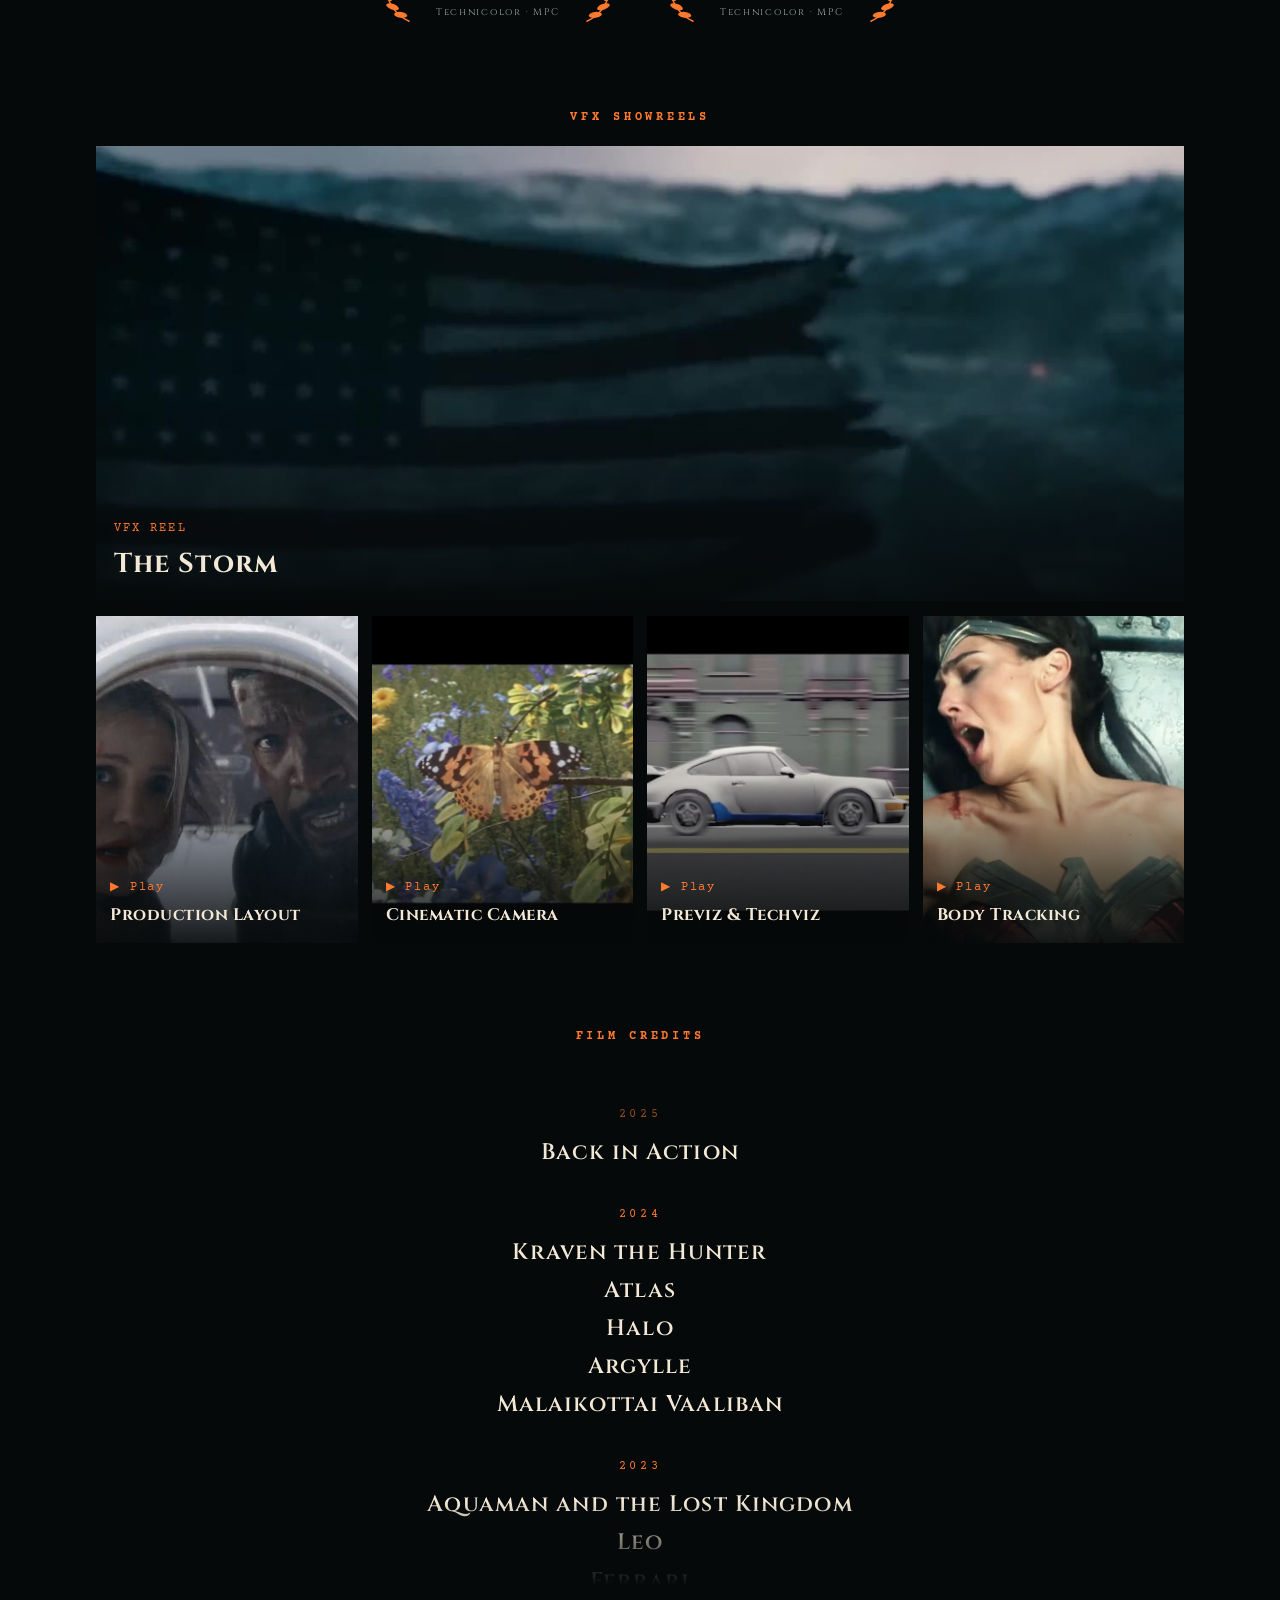
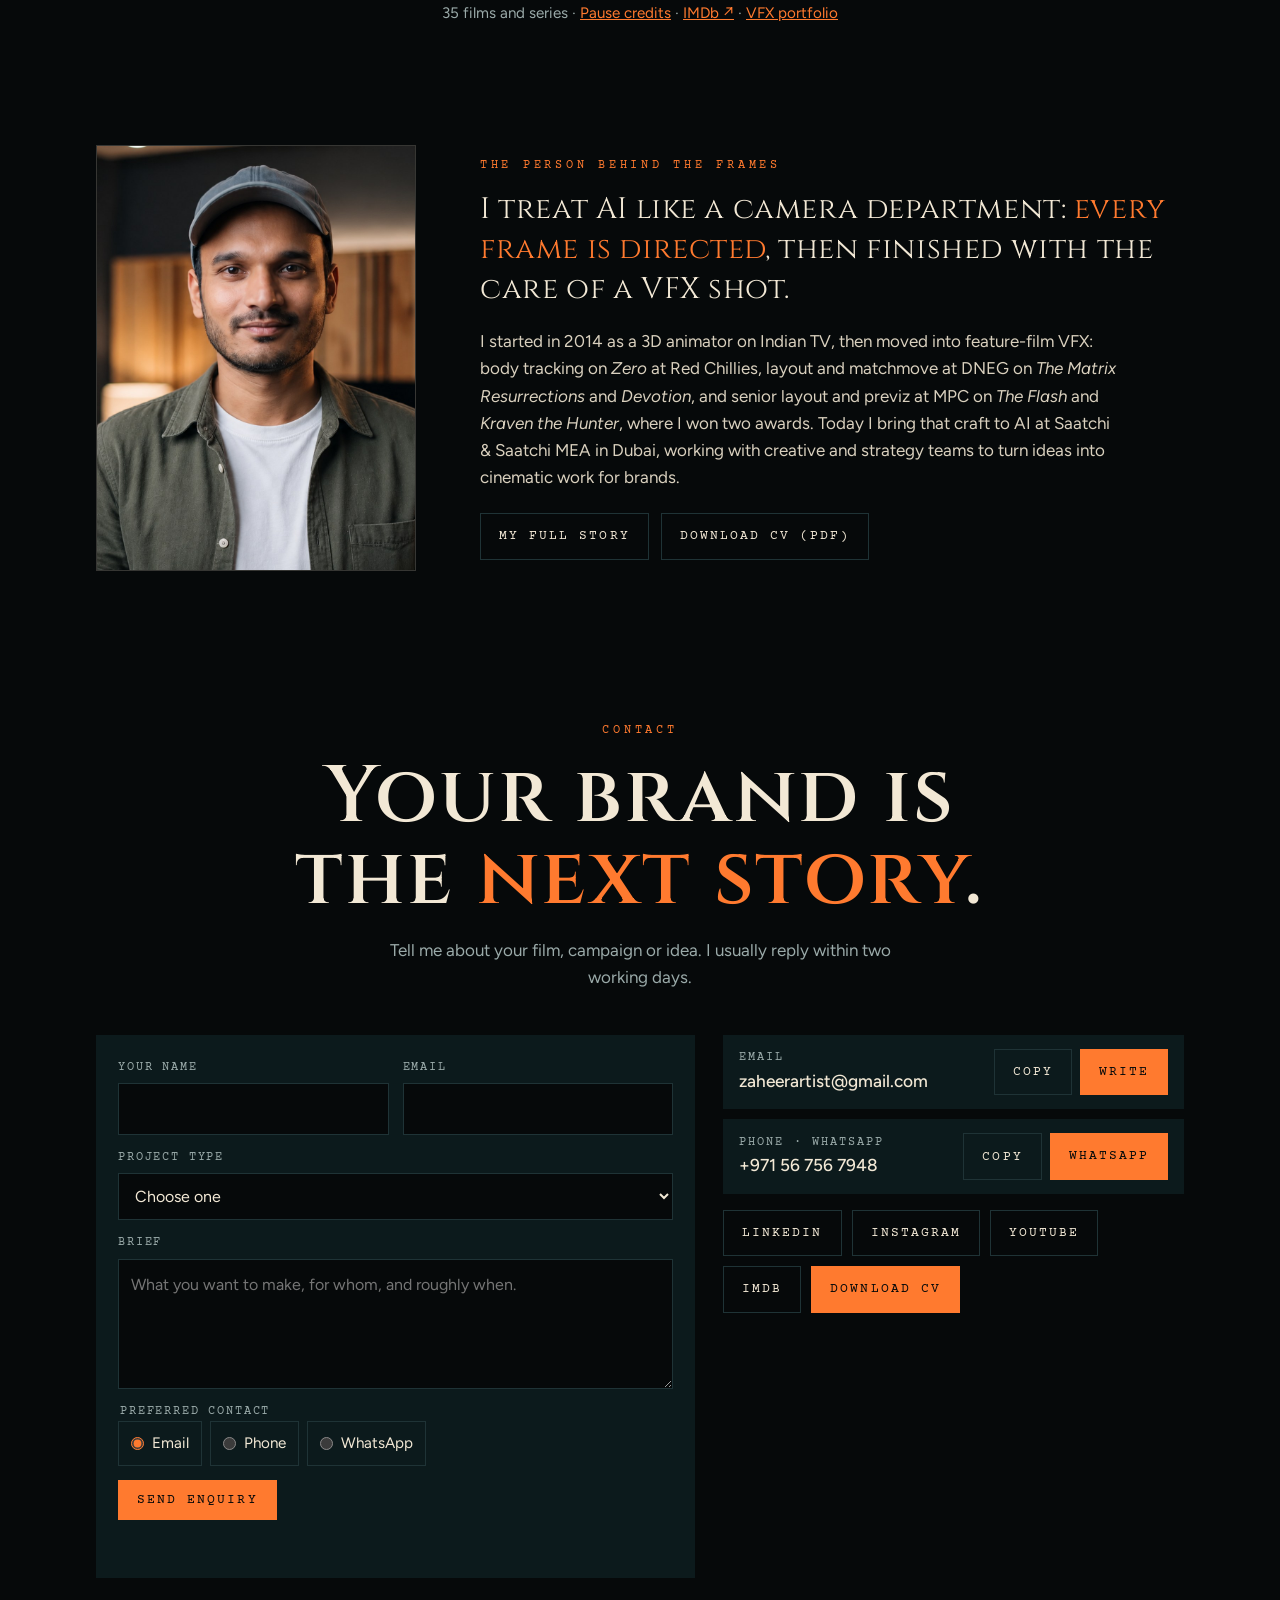
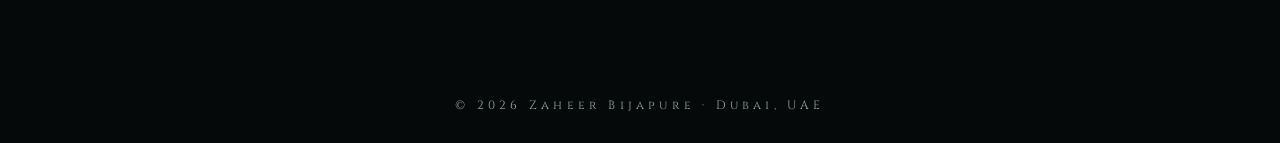
==== commit 74e6fa4f: "Prepare AI Lab section styles (hidden until experiments are added) Co-Authored-By: Claude Opus 5.5 <" ====
--- a/index.html
+++ b/index.html
@@ -62,6 +62,13 @@
 .fmts p{color:var(--dim);font-size:.95rem}
 @media (max-width:1000px){.fmts{grid-template-columns:repeat(2,1fr)}.fmts li:last-child{grid-column:1/-1}}
 @media (max-width:520px){.fmts{grid-template-columns:1fr}}
+.labgrid{display:grid;grid-template-columns:repeat(3,1fr);gap:14px}
+@media (max-width:820px){.labgrid{grid-template-columns:1fr}}
+.labcard{display:block;border:1px solid var(--edge);background:var(--deep);text-decoration:none;transition:border-color .3s}
+.labcard:hover,.labcard:focus-visible{border-color:var(--ember)}
+.labcard .pic{display:block;aspect-ratio:16/9;overflow:hidden;background:#000}.labcard img{width:100%;height:100%;object-fit:cover;display:block}
+.labcard .lt{display:grid;gap:4px;padding:14px 16px}.labcard small{font-family:var(--script);font-size:.72rem;letter-spacing:.2em;text-transform:uppercase;color:var(--ember)}
+.labcard b{font-family:var(--title);font-size:1.15rem;letter-spacing:.03em;color:var(--cream)}.labcard .lt span{color:var(--dim);font-size:.95rem}
 .sr{position:absolute;width:1px;height:1px;overflow:hidden;clip:rect(0 0 0 0);white-space:nowrap}
 
 /* Nav */
@@ -334,6 +341,7 @@
       </ol>
     </div>
   </section>
+
 
   <!-- Request extended portfolio -->
   <section id="extended" class="extended" aria-labelledby="extended-h">
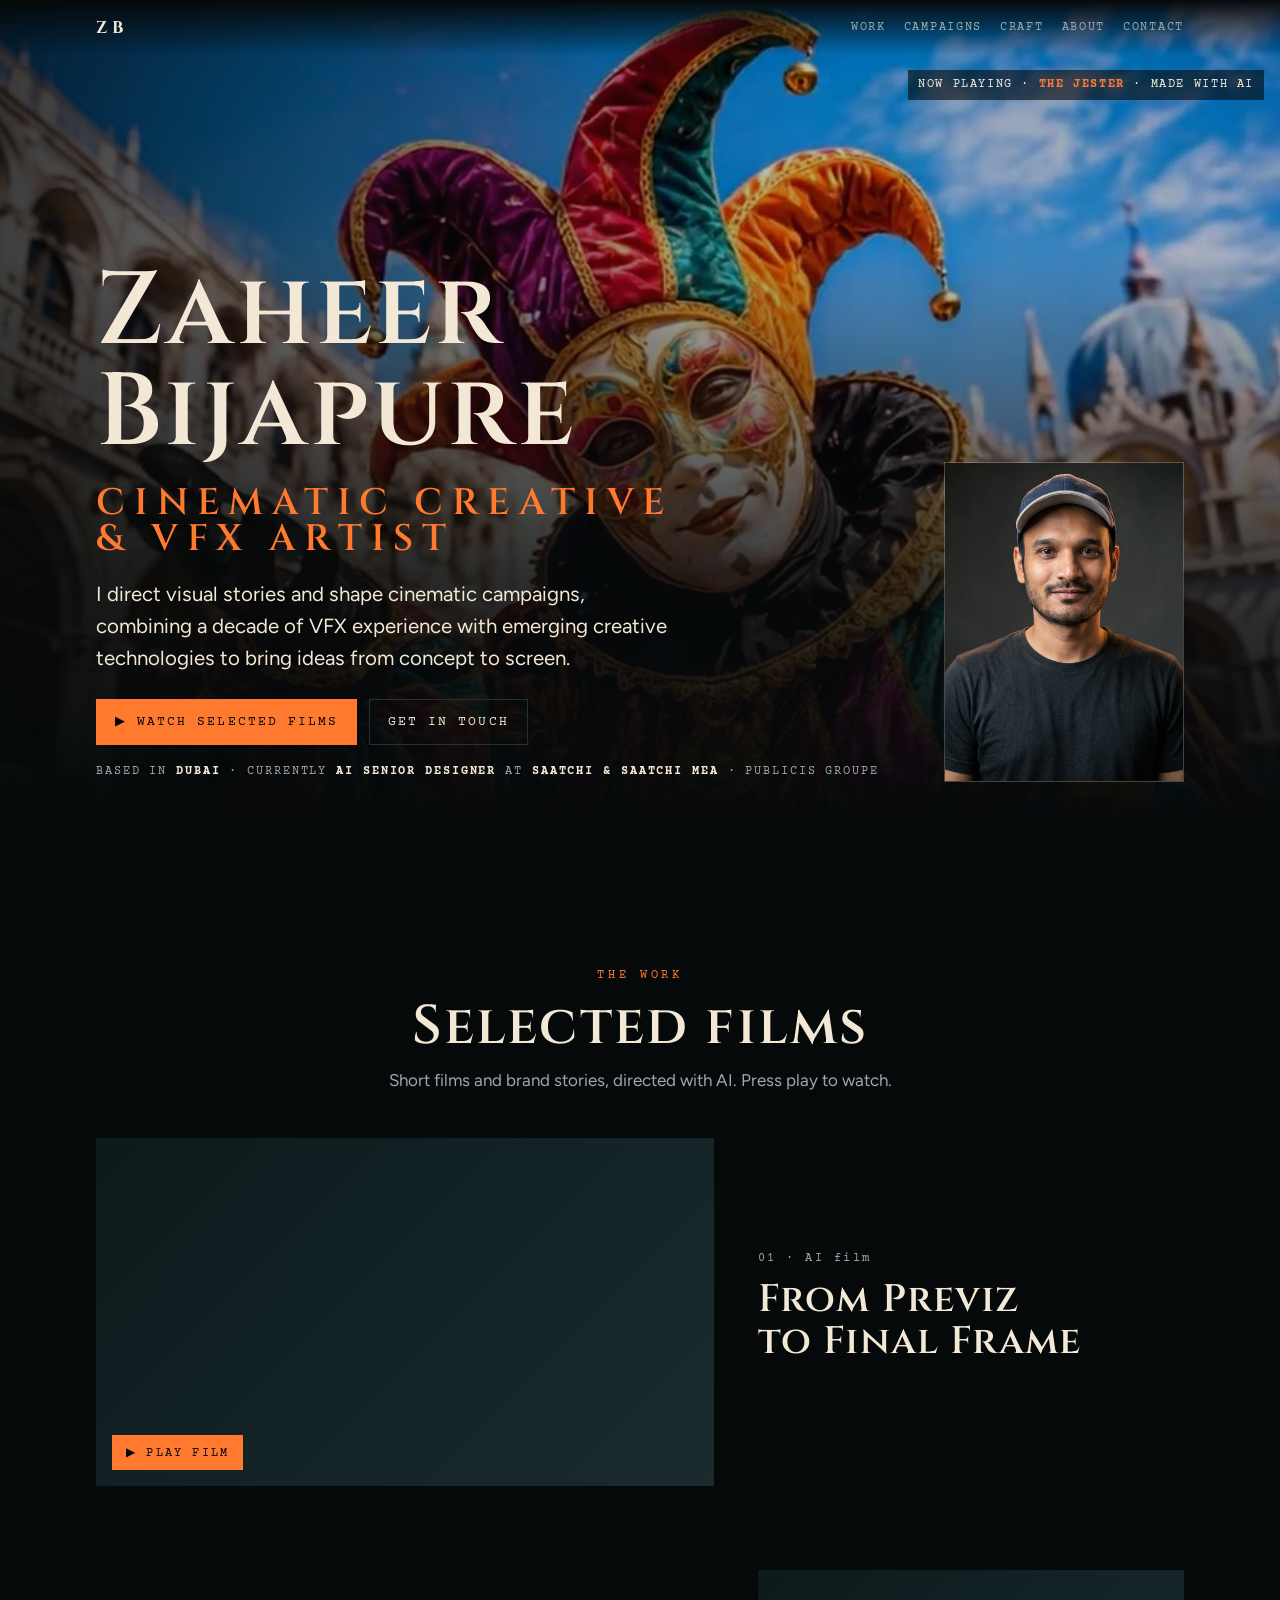
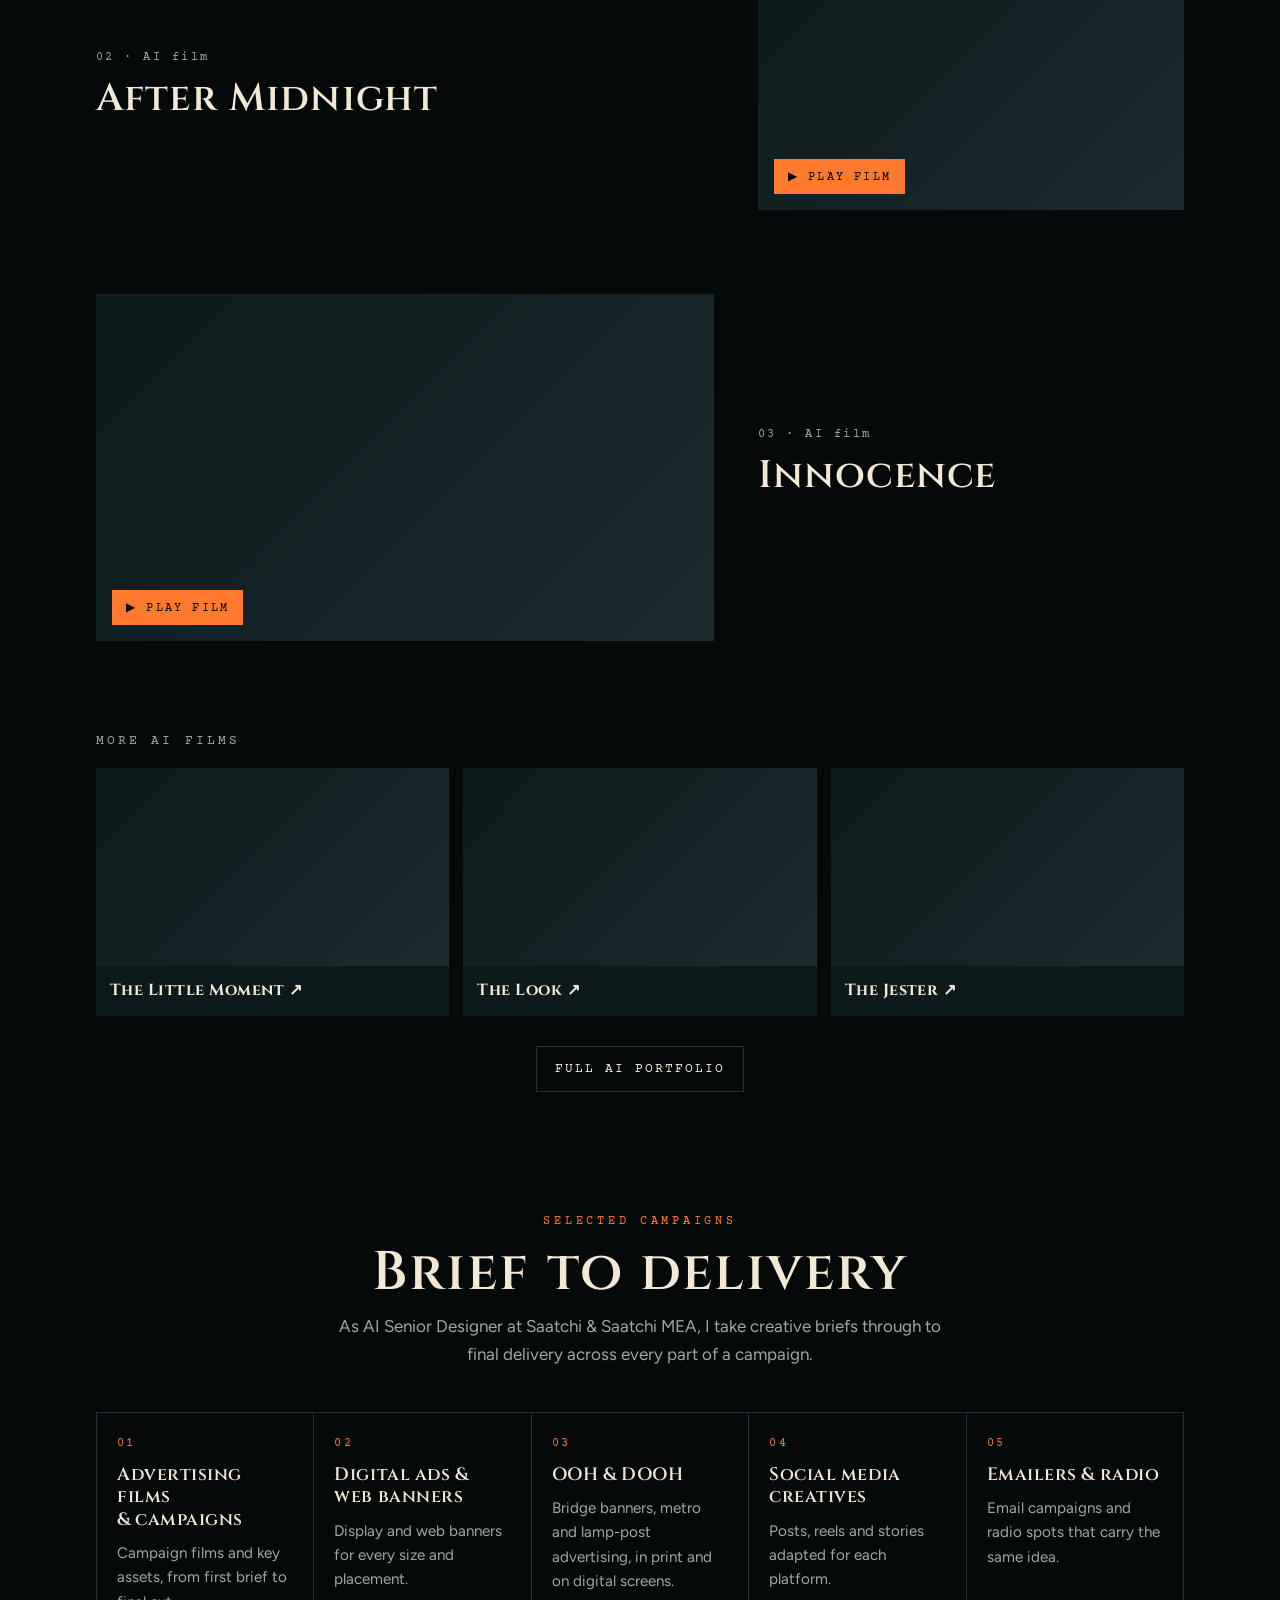
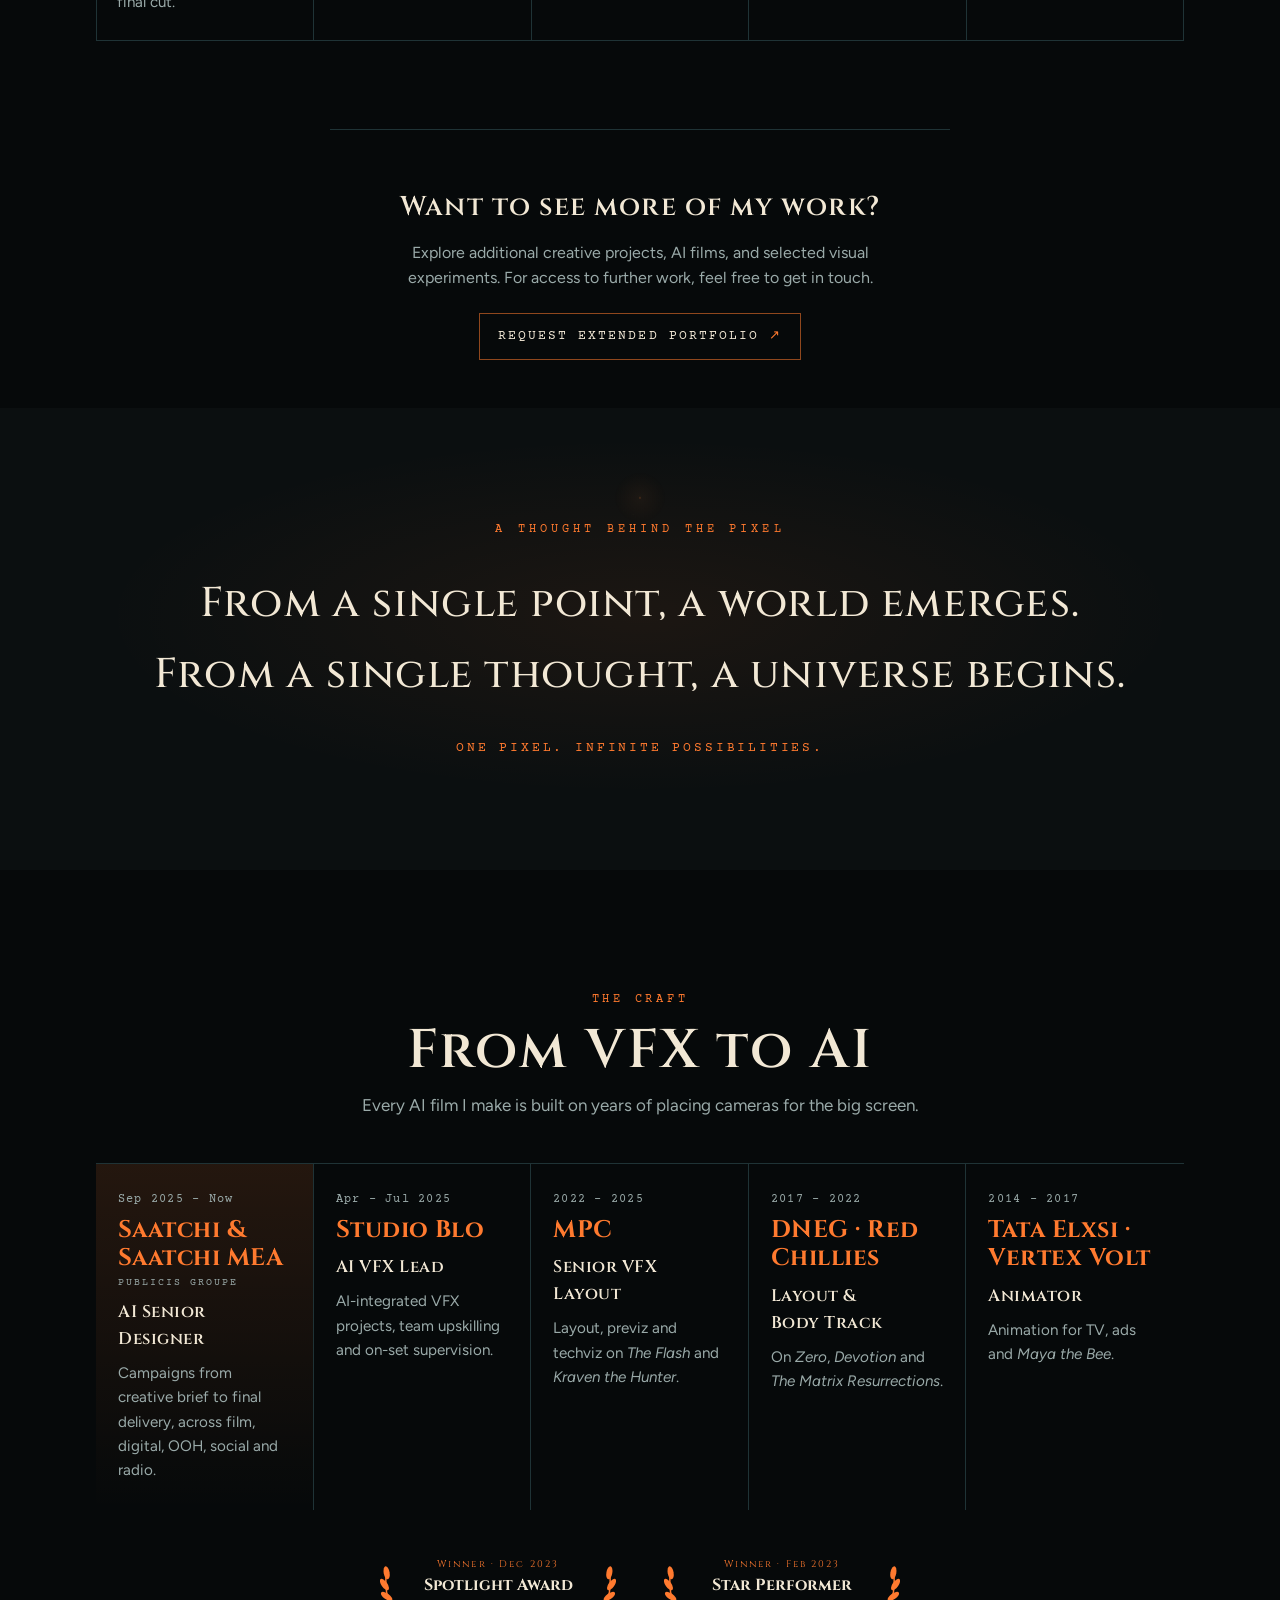
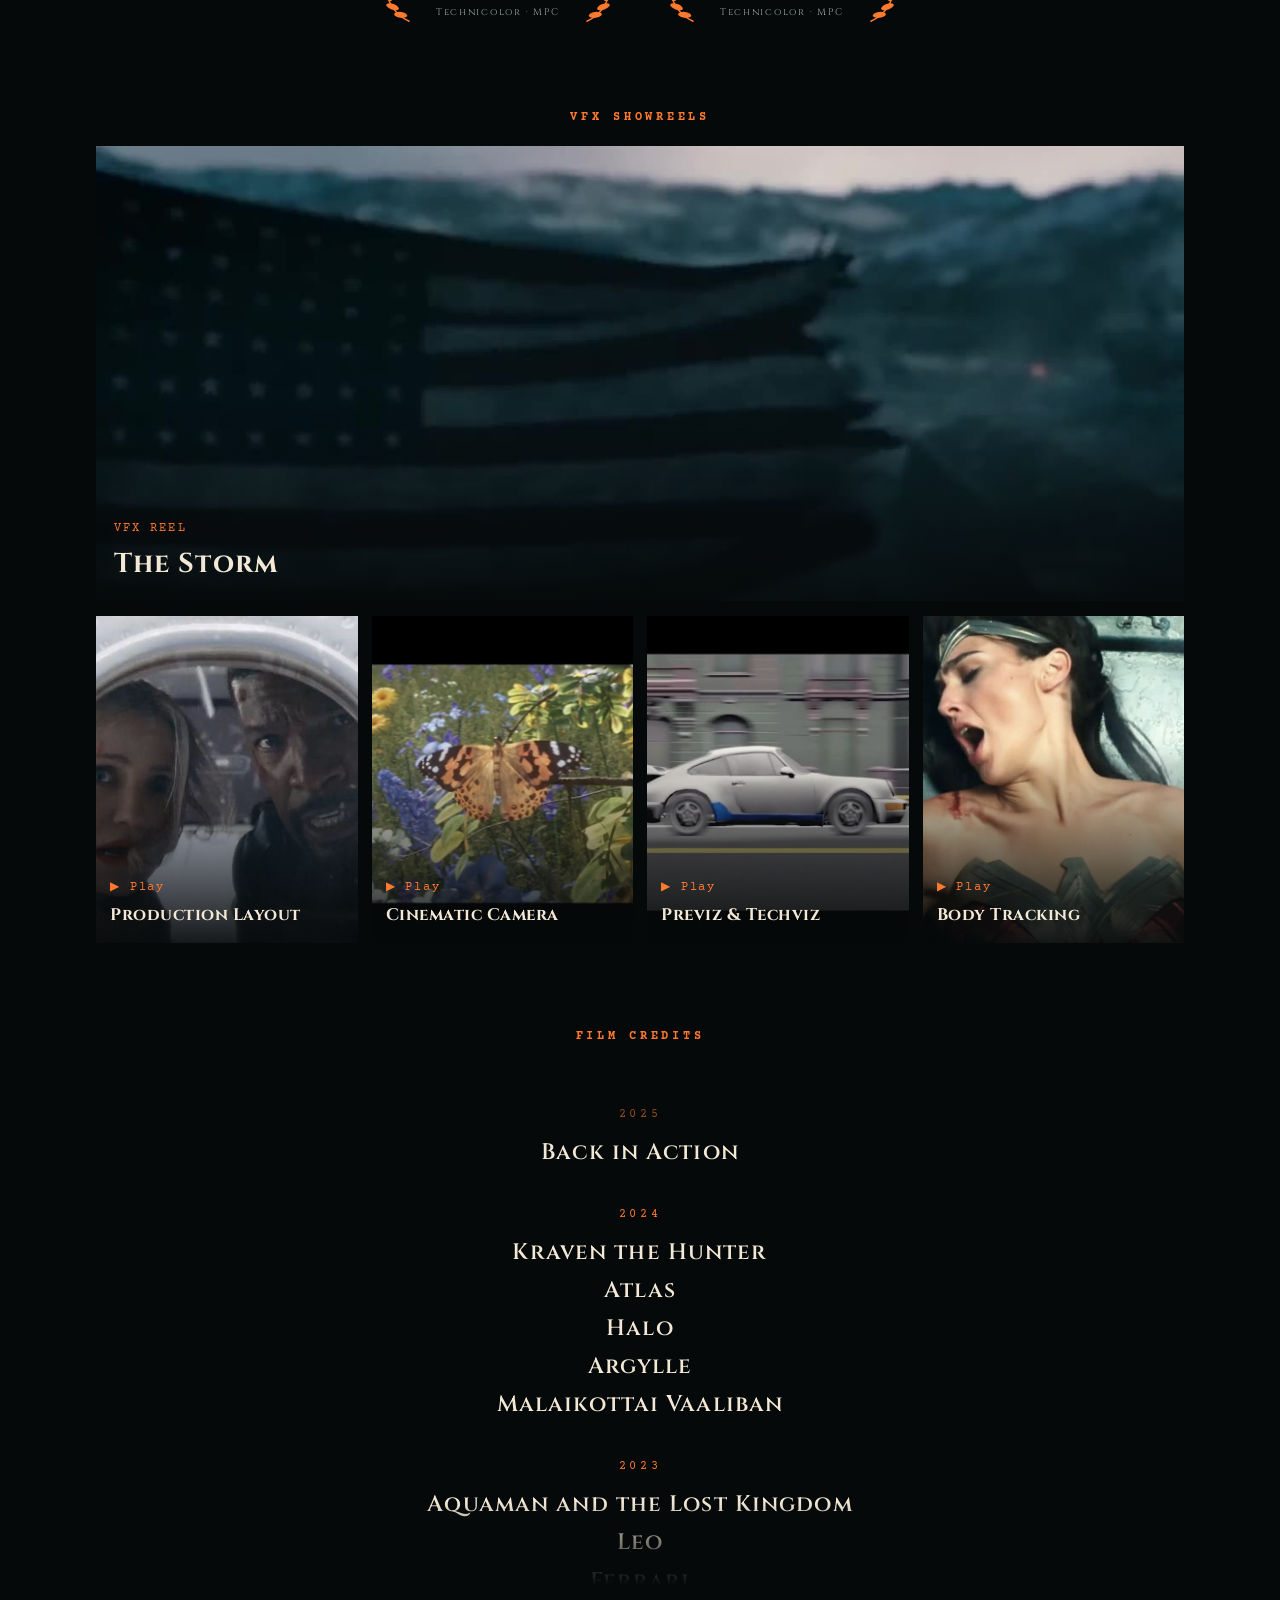
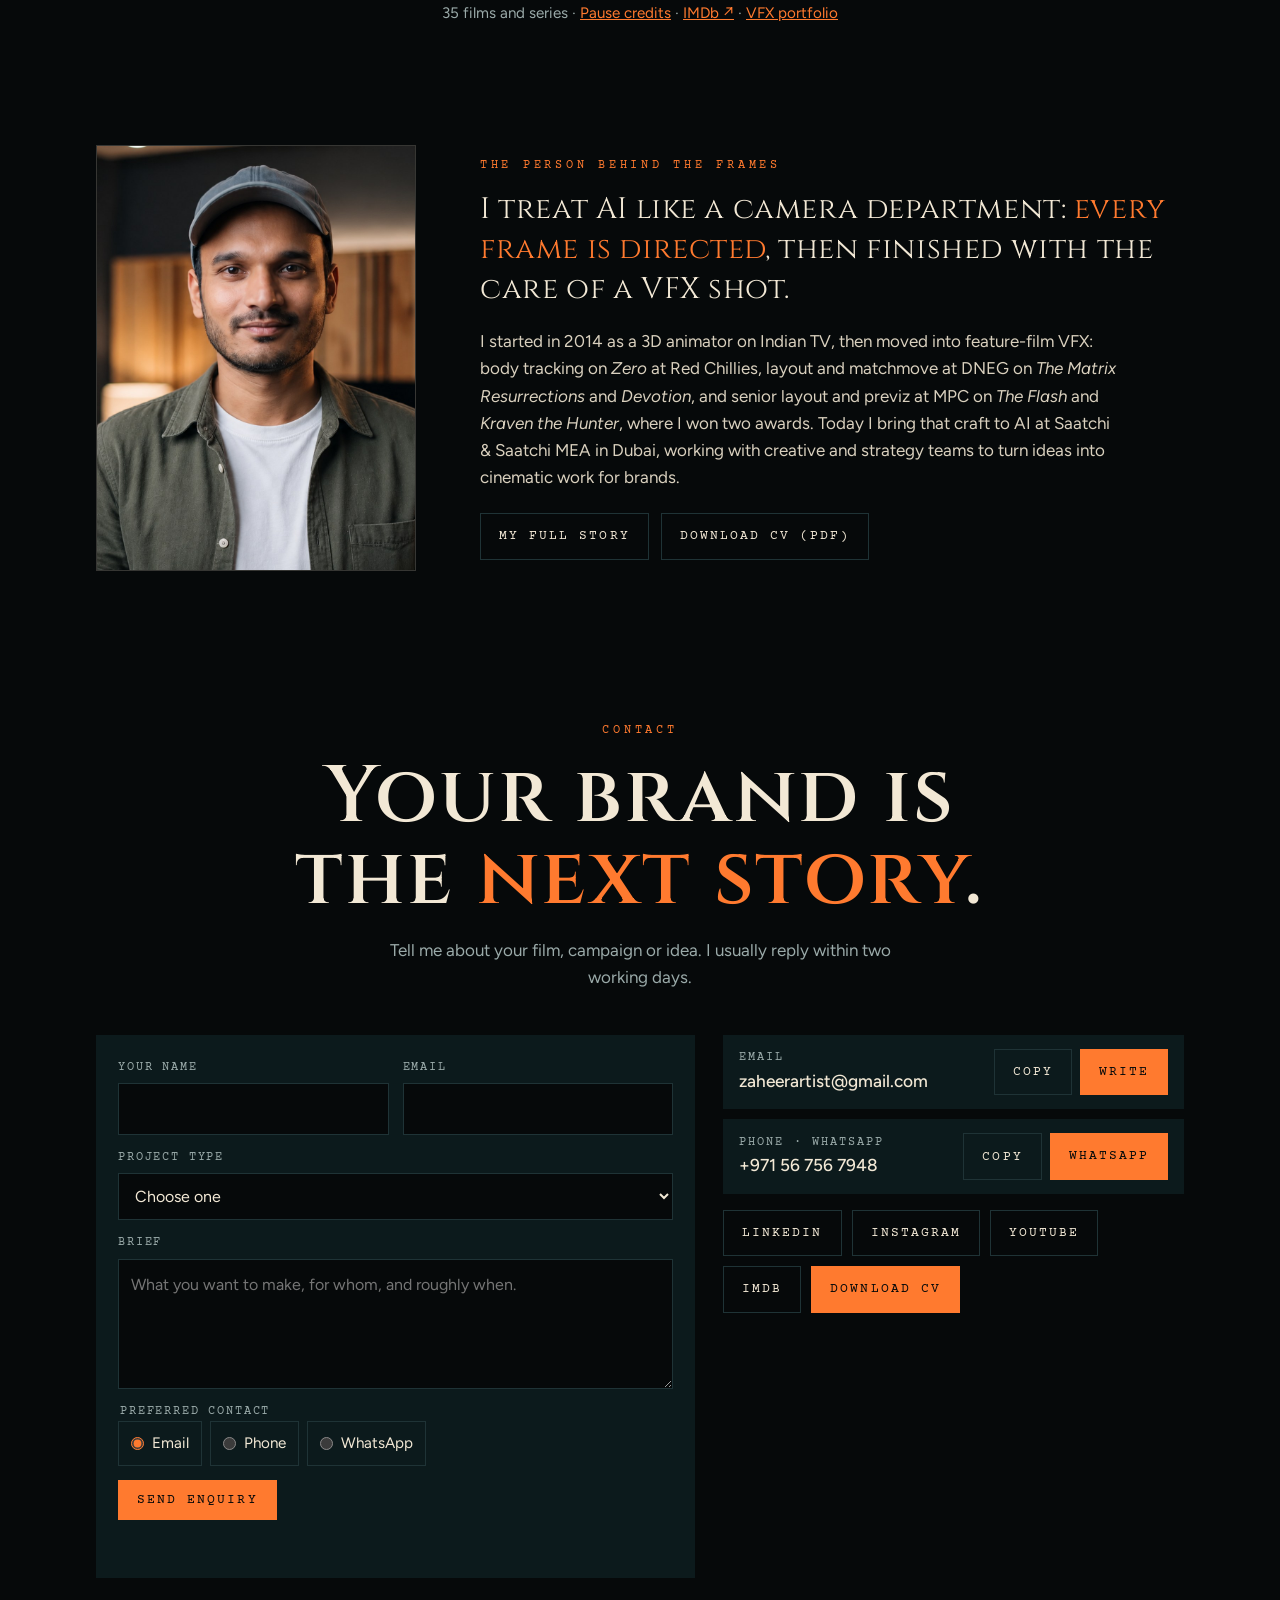
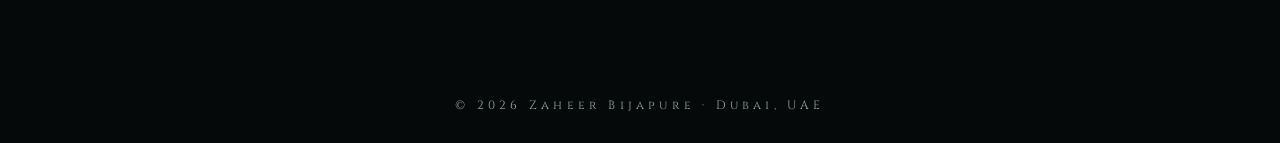
==== commit fc155392: "Lab becomes a separate page linked from the menu (no homepage section) Co-Authored-By: Claude Opus 5" ====
--- a/index.html
+++ b/index.html
@@ -62,13 +62,6 @@
 .fmts p{color:var(--dim);font-size:.95rem}
 @media (max-width:1000px){.fmts{grid-template-columns:repeat(2,1fr)}.fmts li:last-child{grid-column:1/-1}}
 @media (max-width:520px){.fmts{grid-template-columns:1fr}}
-.labgrid{display:grid;grid-template-columns:repeat(3,1fr);gap:14px}
-@media (max-width:820px){.labgrid{grid-template-columns:1fr}}
-.labcard{display:block;border:1px solid var(--edge);background:var(--deep);text-decoration:none;transition:border-color .3s}
-.labcard:hover,.labcard:focus-visible{border-color:var(--ember)}
-.labcard .pic{display:block;aspect-ratio:16/9;overflow:hidden;background:#000}.labcard img{width:100%;height:100%;object-fit:cover;display:block}
-.labcard .lt{display:grid;gap:4px;padding:14px 16px}.labcard small{font-family:var(--script);font-size:.72rem;letter-spacing:.2em;text-transform:uppercase;color:var(--ember)}
-.labcard b{font-family:var(--title);font-size:1.15rem;letter-spacing:.03em;color:var(--cream)}.labcard .lt span{color:var(--dim);font-size:.95rem}
 .sr{position:absolute;width:1px;height:1px;overflow:hidden;clip:rect(0 0 0 0);white-space:nowrap}
 
 /* Nav */
@@ -341,7 +334,6 @@
       </ol>
     </div>
   </section>
-
 
   <!-- Request extended portfolio -->
   <section id="extended" class="extended" aria-labelledby="extended-h">
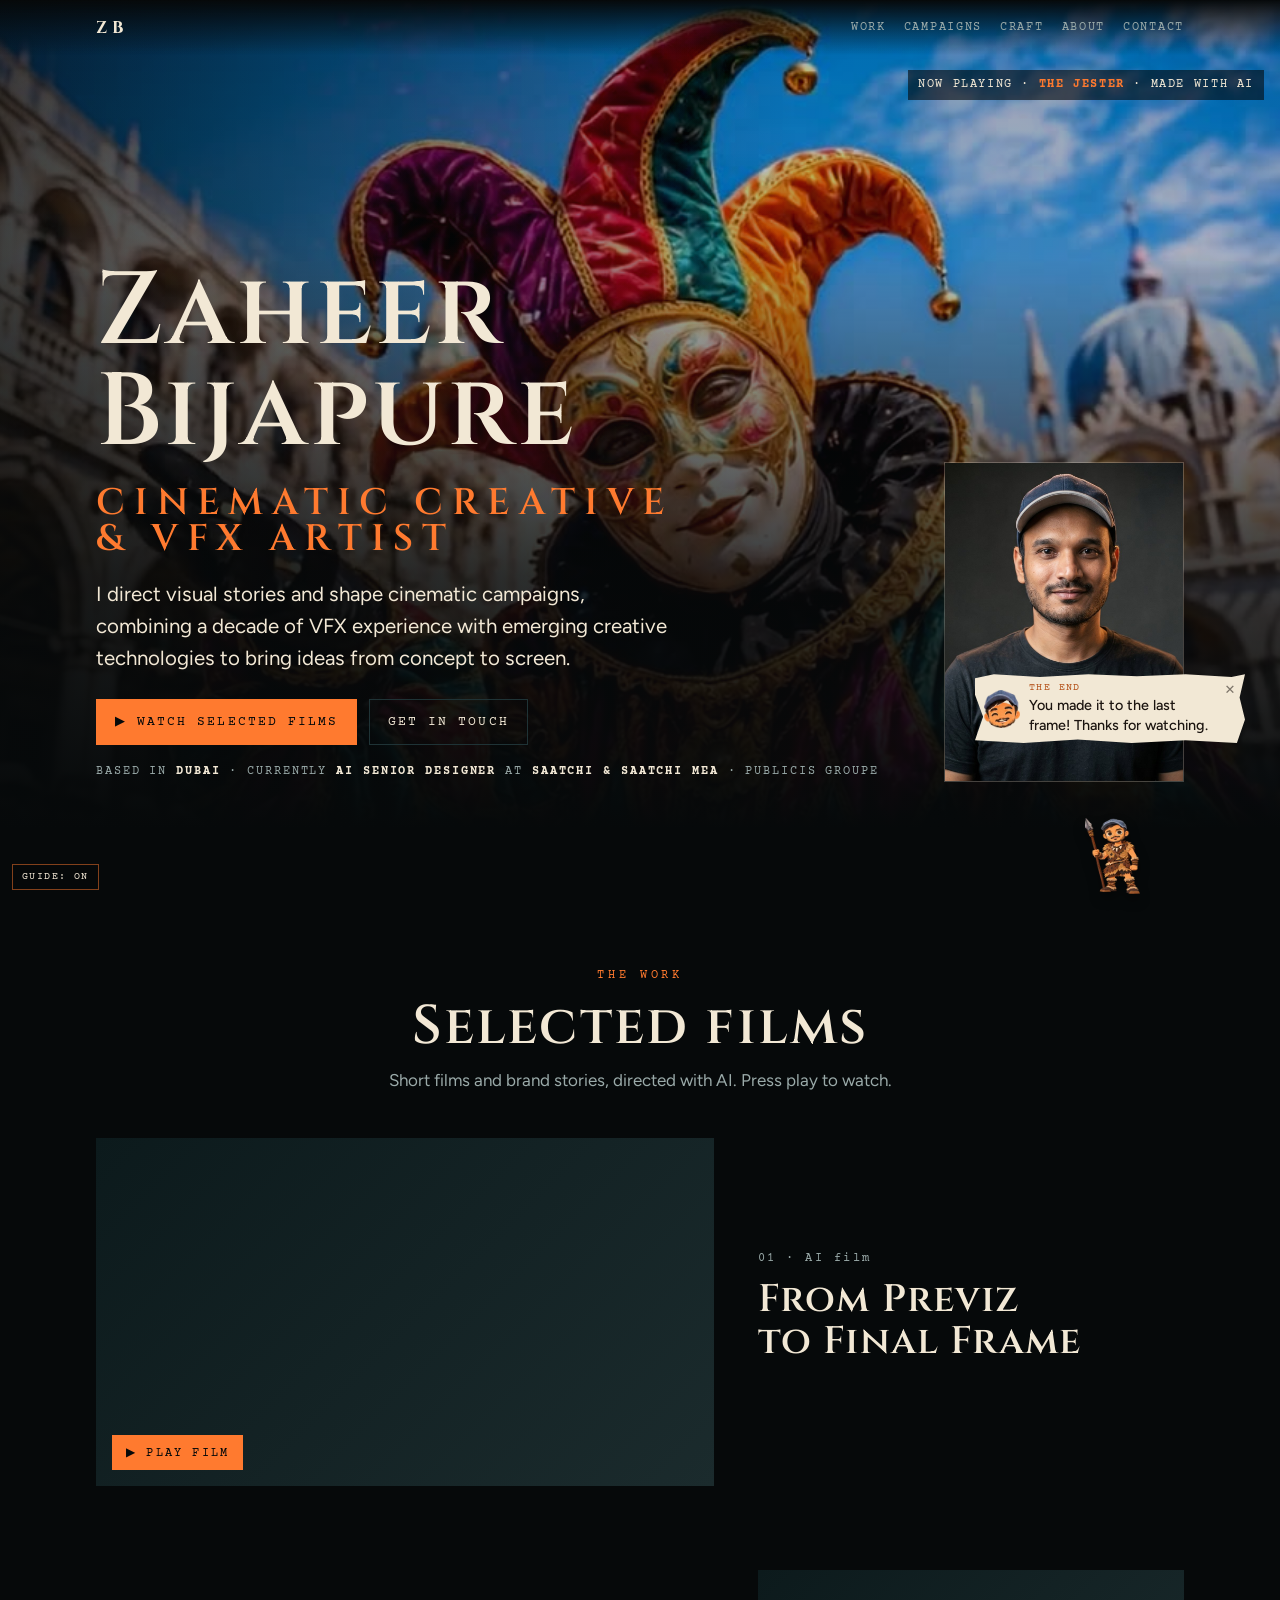
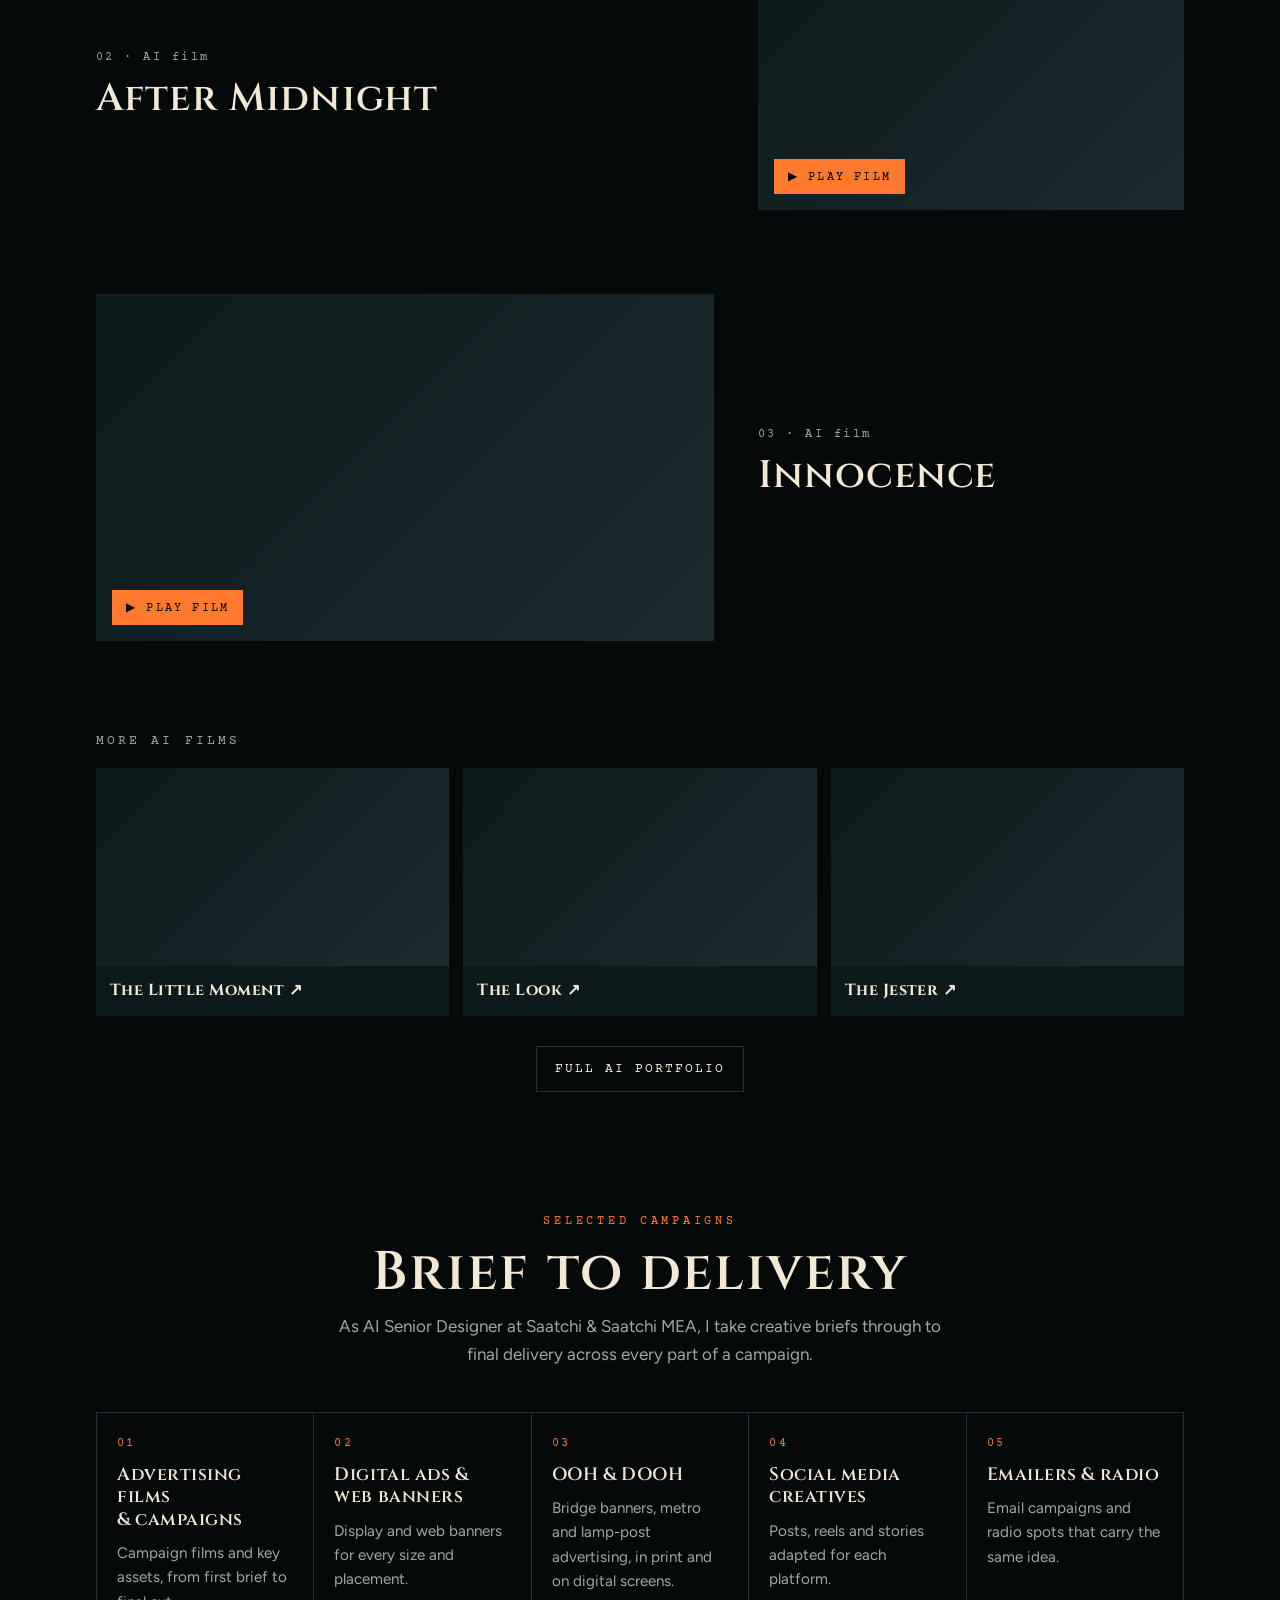
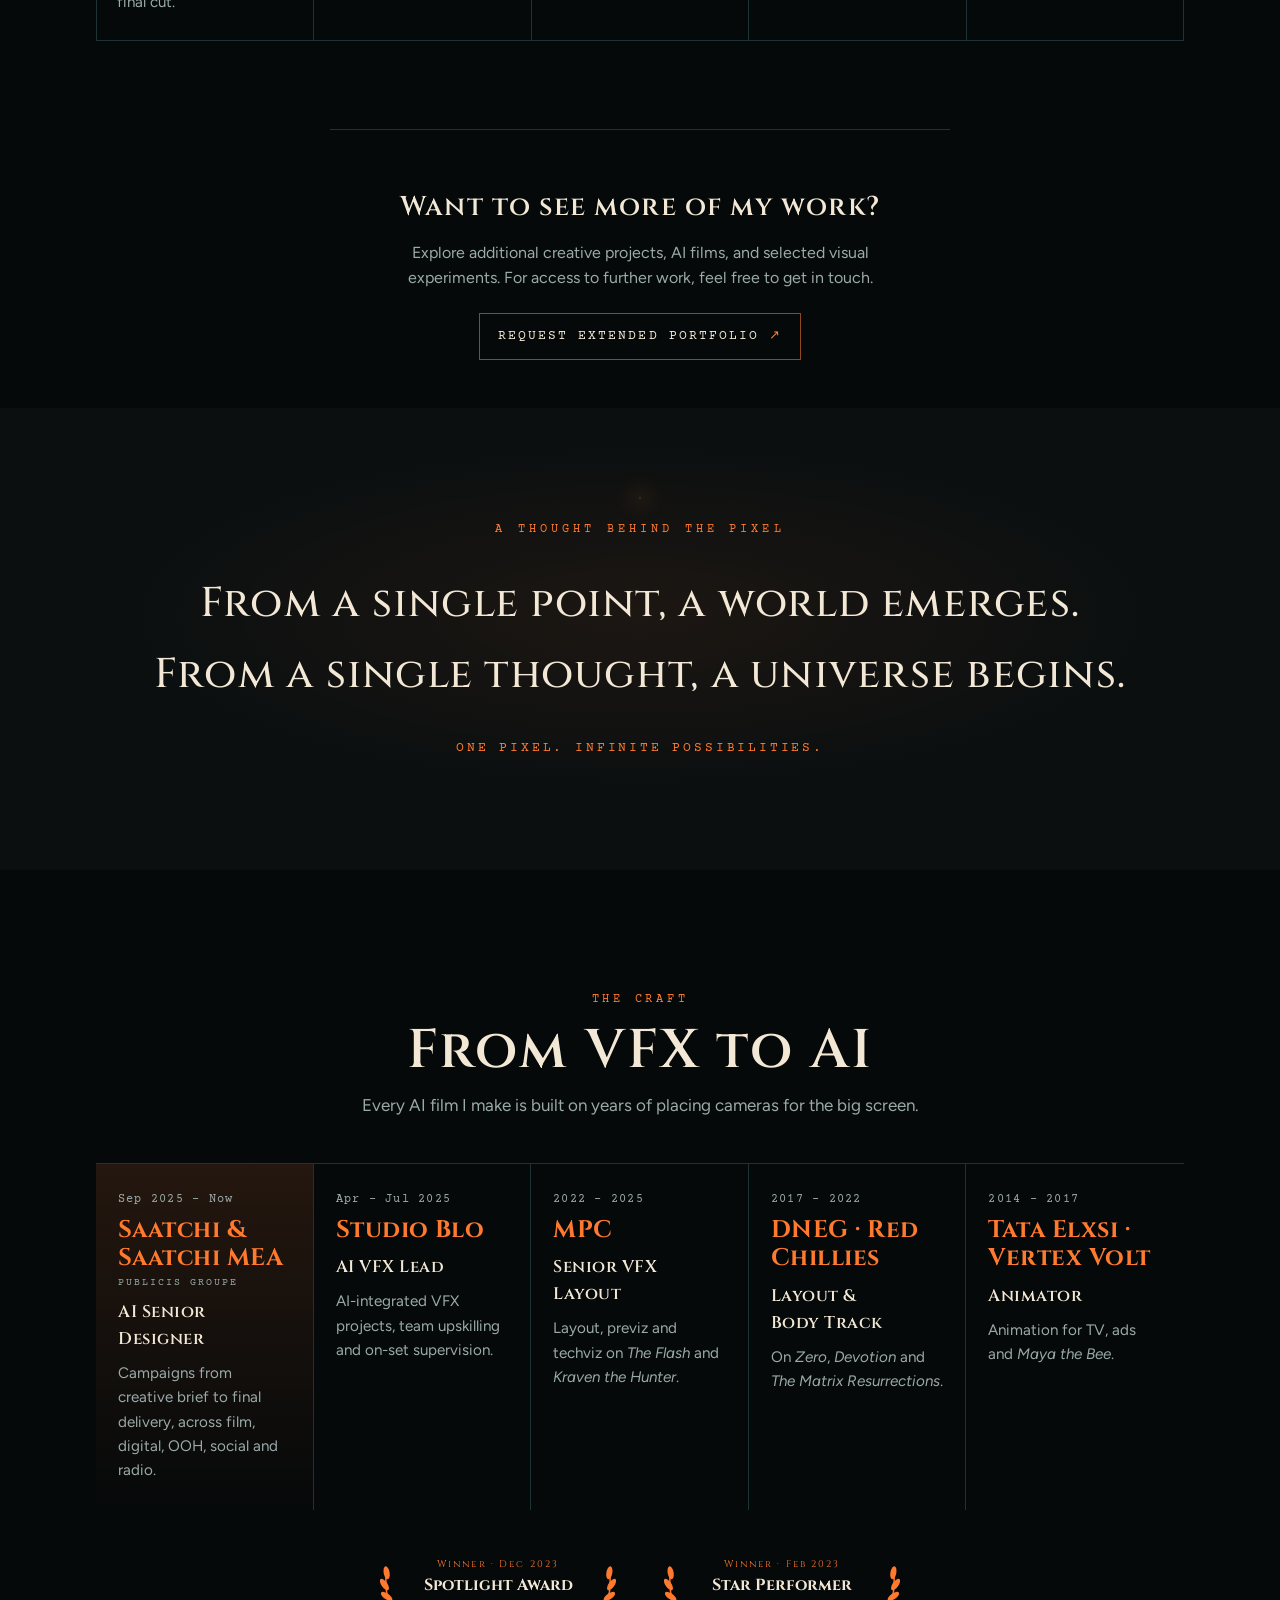
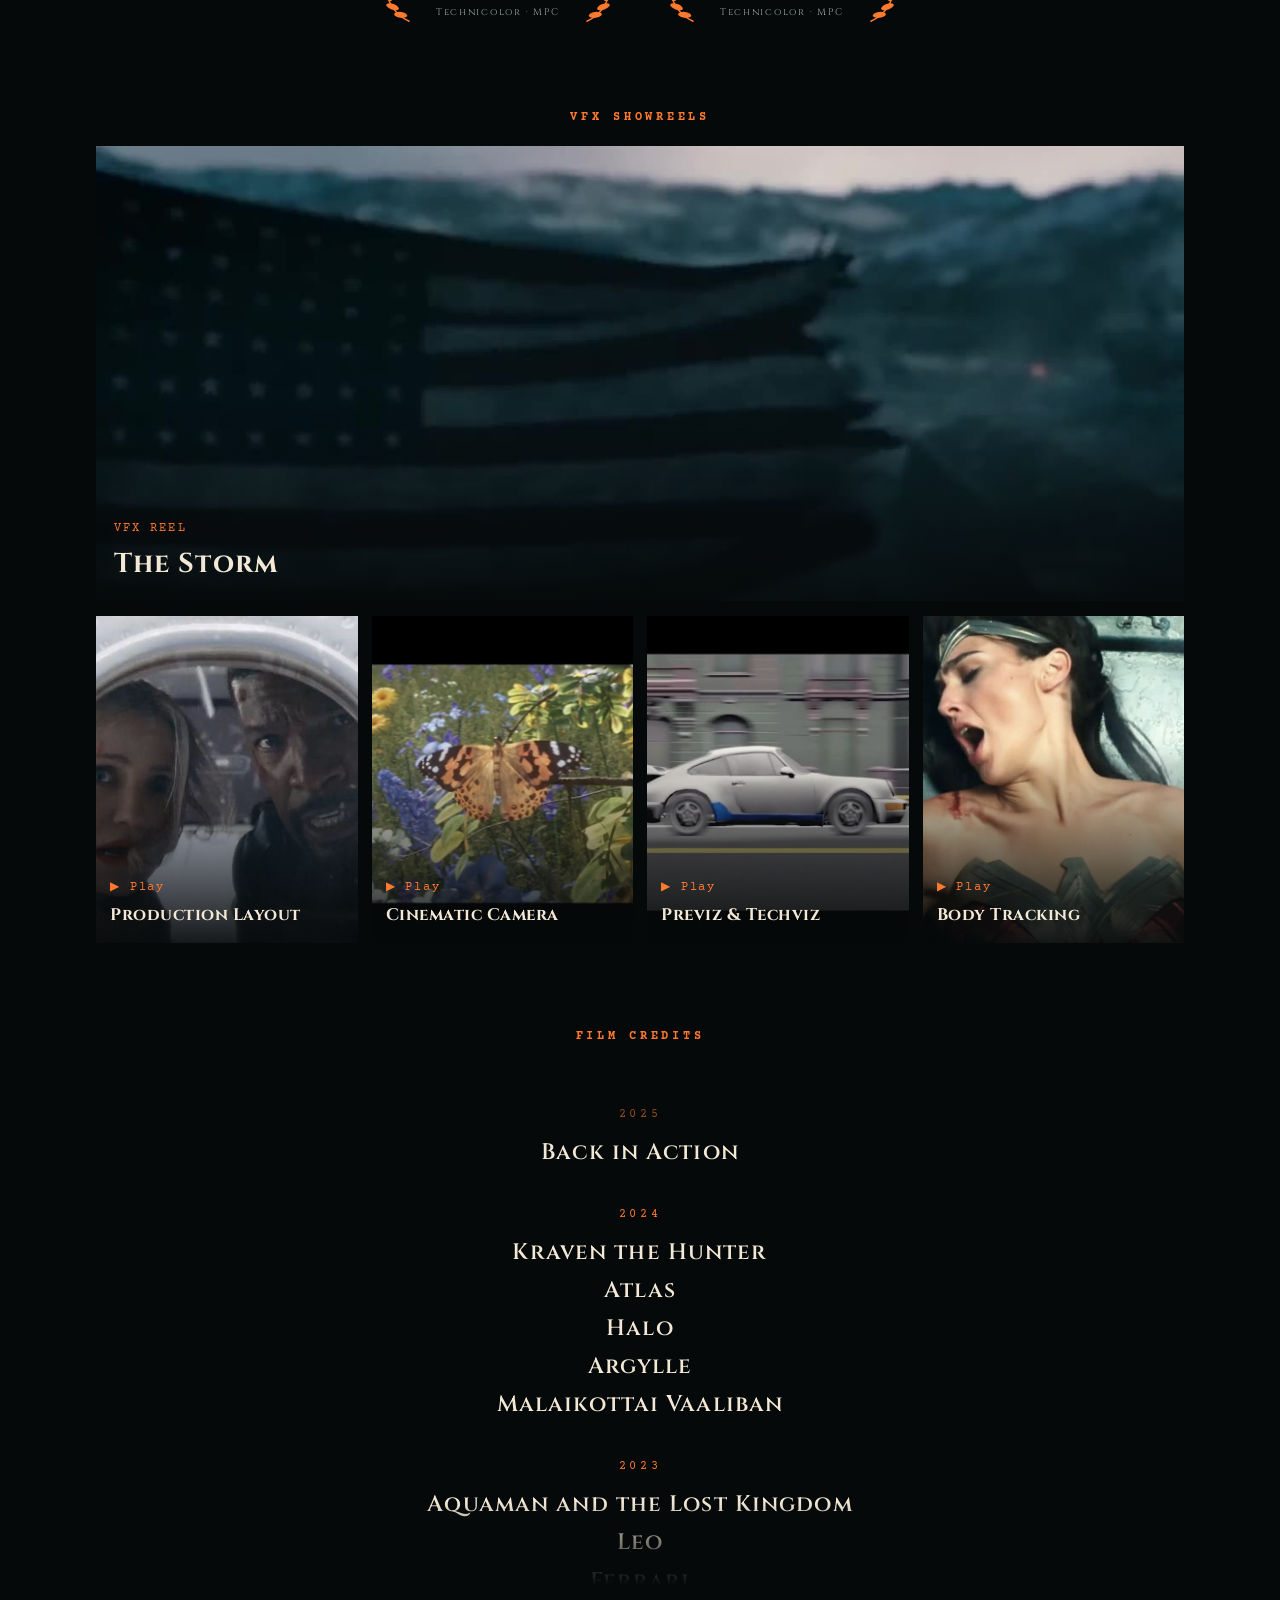
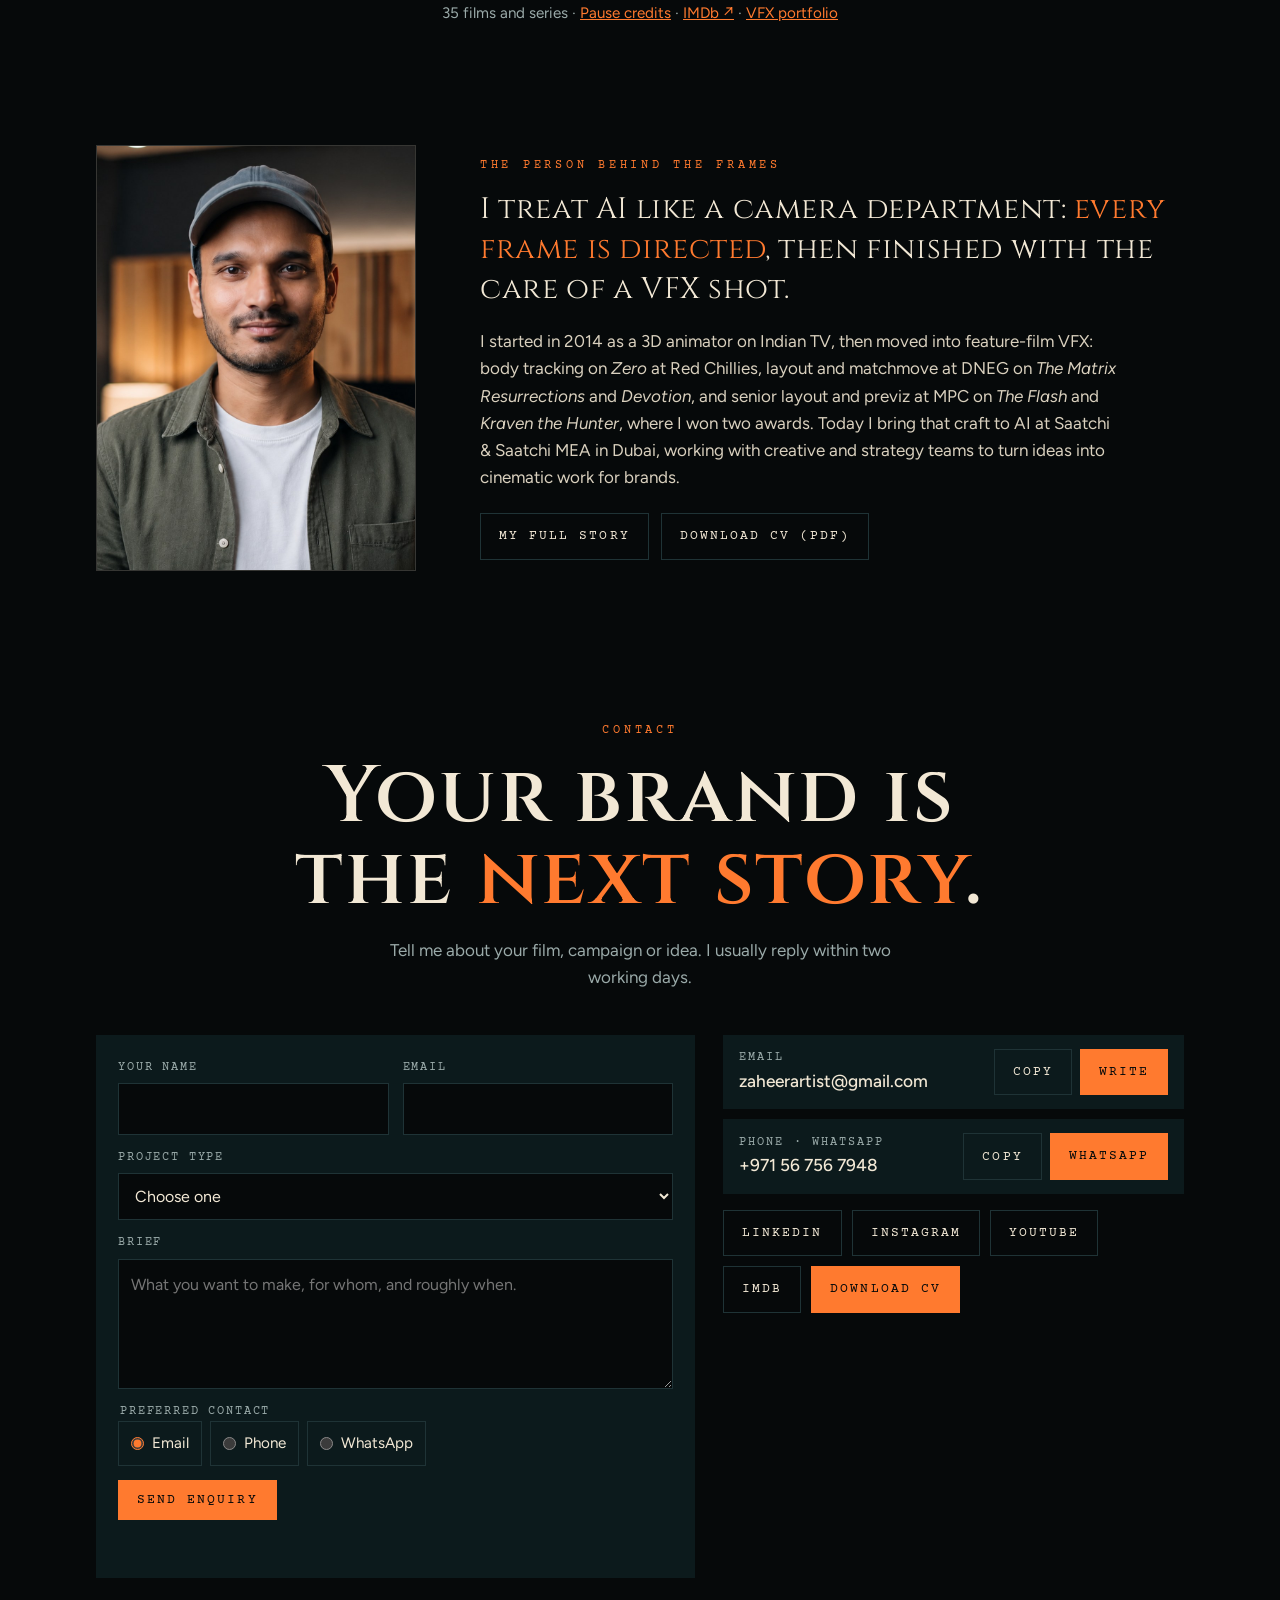
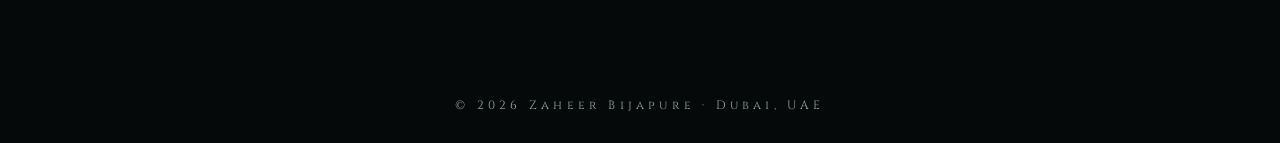
==== commit 908de3bc: "Paper-cut guide 'The First Frame' (preview branch, not live) Co-Authored-By: Claude Opus 5.5 <norepl" ====
--- a/index.html
+++ b/index.html
@@ -257,6 +257,41 @@
 footer{padding-block:28px;text-align:center;font-family:var(--title);letter-spacing:.35em;font-size:.75rem;color:var(--dim)}
 
 @media (prefers-reduced-motion:reduce){html{scroll-behavior:auto}.reel img,.player img{transition:none}}
+</style>
+<style>
+/* Paper-cut Zaheer: a stop-motion guide who walks, runs, jumps, sits and reacts along the bottom of the page */
+:root{--zg-paper:#f2e8d5;--zg-ink:#1b1410;--zg-shadow:rgba(0,0,0,.45);--zg-ember:#ff7a2f;--zg-cloud:#cfd6dc;--zg-rain:#5b7fa6}
+.zg{position:fixed;left:0;right:0;bottom:calc(6px + env(safe-area-inset-bottom,0px));height:0;z-index:60;pointer-events:none}
+.zg-stage{position:absolute;left:0;bottom:0;transform-origin:0 100%;will-change:transform}
+.zg-img{position:absolute;bottom:0;max-width:none;pointer-events:auto;cursor:pointer;filter:drop-shadow(0 6px 6px var(--zg-shadow));-webkit-user-drag:none;user-select:none}
+.zg-img:focus-visible{outline:2px solid var(--zg-ember);outline-offset:3px}
+.zg-fx{position:absolute;left:0;bottom:0;width:0;height:0}
+.zg-bub{position:absolute;left:0;bottom:0;display:flex;align-items:center;gap:8px;max-width:min(270px,calc(100vw - 32px));padding:8px 28px 8px 8px;background:var(--zg-paper);color:var(--zg-ink);font:500 .9rem/1.35 "Figtree",system-ui,sans-serif;pointer-events:auto;filter:drop-shadow(0 6px 10px var(--zg-shadow));clip-path:polygon(0 6%,7% 0,24% 4%,42% 0,60% 3%,78% 0,95% 4%,100% 0,98% 34%,100% 66%,97% 100%,78% 96%,58% 100%,38% 95%,18% 100%,0 96%,3% 62%,0 30%)}
+.zg-bub{opacity:0;transition:opacity .35s}
+.zg-bub.show{opacity:1}
+.zg.away .zg-stage,.zg.away .zg-bub{opacity:0;pointer-events:none}
+.zg-stage{transition:opacity .3s}
+.zg-tog{position:fixed;z-index:61;left:max(12px,env(safe-area-inset-left,0px));bottom:calc(10px + env(safe-area-inset-bottom,0px));background:rgba(6,9,10,.85);color:#f2e8d5;border:1px solid rgba(255,122,47,.5);font:400 .64rem/1 "Courier Prime",monospace;letter-spacing:.14em;text-transform:uppercase;padding:7px 9px;cursor:pointer}
+.zg-tog:hover,.zg-tog:focus-visible{border-color:#ff7a2f;outline:none}
+.zg-bub img{width:38px;height:38px;flex:none;object-fit:contain}
+.zg-bub p{margin:0;transition:opacity .18s}
+.zg-tx{display:grid;gap:2px;min-width:0}
+.zg-tx small{font:400 .62rem/1.2 "Courier Prime",monospace;letter-spacing:.14em;text-transform:uppercase;color:#b4521a}
+.zg-bub p.fade{opacity:0}
+.zg-x{position:absolute;top:3px;right:3px;width:24px;height:24px;border:0;background:none;color:var(--zg-ink);font:600 13px/1 system-ui,sans-serif;cursor:pointer;opacity:.55}
+.zg-x:hover,.zg-x:focus-visible{opacity:1;outline:none}
+.zg-c{position:absolute;bottom:20px;width:6px;height:9px;animation:zg-conf 1.4s cubic-bezier(.2,.7,.4,1) forwards}
+@keyframes zg-conf{0%{transform:translate(0,0) rotate(0)}45%{transform:translate(calc(var(--dx)*.6),-90px) rotate(calc(var(--r)*.5))}100%{transform:translate(var(--dx),30px) rotate(var(--r));opacity:0}}
+.zg-cloud{position:absolute;left:-26px;bottom:14px;width:52px;height:22px;background:var(--zg-cloud);border-radius:12px 14px 10px 12px;animation:zg-bob 1.2s steps(3) infinite}
+.zg-cloud::before{content:"";position:absolute;left:10px;top:-10px;width:24px;height:20px;background:var(--zg-cloud);border-radius:50%}
+.zg-cloud::after{content:"";position:absolute;left:14px;top:24px;width:3px;height:9px;background:var(--zg-rain);box-shadow:12px 4px 0 var(--zg-rain),24px 0 0 var(--zg-rain);animation:zg-rain .5s steps(2) infinite}
+@keyframes zg-rain{50%{transform:translateY(6px)}}
+@keyframes zg-bob{50%{transform:translateY(-3px)}}
+.zg-zzz{position:absolute;left:4px;bottom:0;font:700 14px/1 "Courier Prime",monospace;color:var(--zg-paper)}
+.zg-zzz b{position:absolute;opacity:0;animation:zg-z 3s steps(6) infinite}
+.zg-zzz b:nth-child(2){animation-delay:1s;font-size:17px}.zg-zzz b:nth-child(3){animation-delay:2s;font-size:20px}
+@keyframes zg-z{0%{opacity:0;transform:translate(0,0)}20%{opacity:1}100%{opacity:0;transform:translate(26px,-48px)}}
+@media (prefers-reduced-motion:reduce){.zg-c,.zg-cloud,.zg-zzz b{animation:none}}
 </style>
 </head>
 <body>
@@ -560,5 +595,12 @@
 })();
 </script>
 
+<button type="button" class="zg-tog" id="zg-tog" aria-pressed="true">Guide: on</button>
+<div class="zg" id="zg" aria-label="Paper-cut guide">
+  <div class="zg-bub" id="zg-bub" role="status" aria-live="polite" hidden><img id="zg-face" alt="" width="38" height="38"><span class="zg-tx"><small id="zg-ch" hidden></small><p id="zg-t"></p></span><button type="button" class="zg-x" id="zg-x" aria-label="Hide the guide's messages">✕</button></div>
+  <div class="zg-fx" id="zg-fx"></div>
+  <div class="zg-stage" id="zg-stage"><img id="zg-img" class="zg-img" alt="Paper-cut Zaheer, your guide. Click to make him jump" role="button" tabindex="0"></div>
+</div>
+<script src="js/zaheer-guide.js" defer></script>
 </body>
 </html>
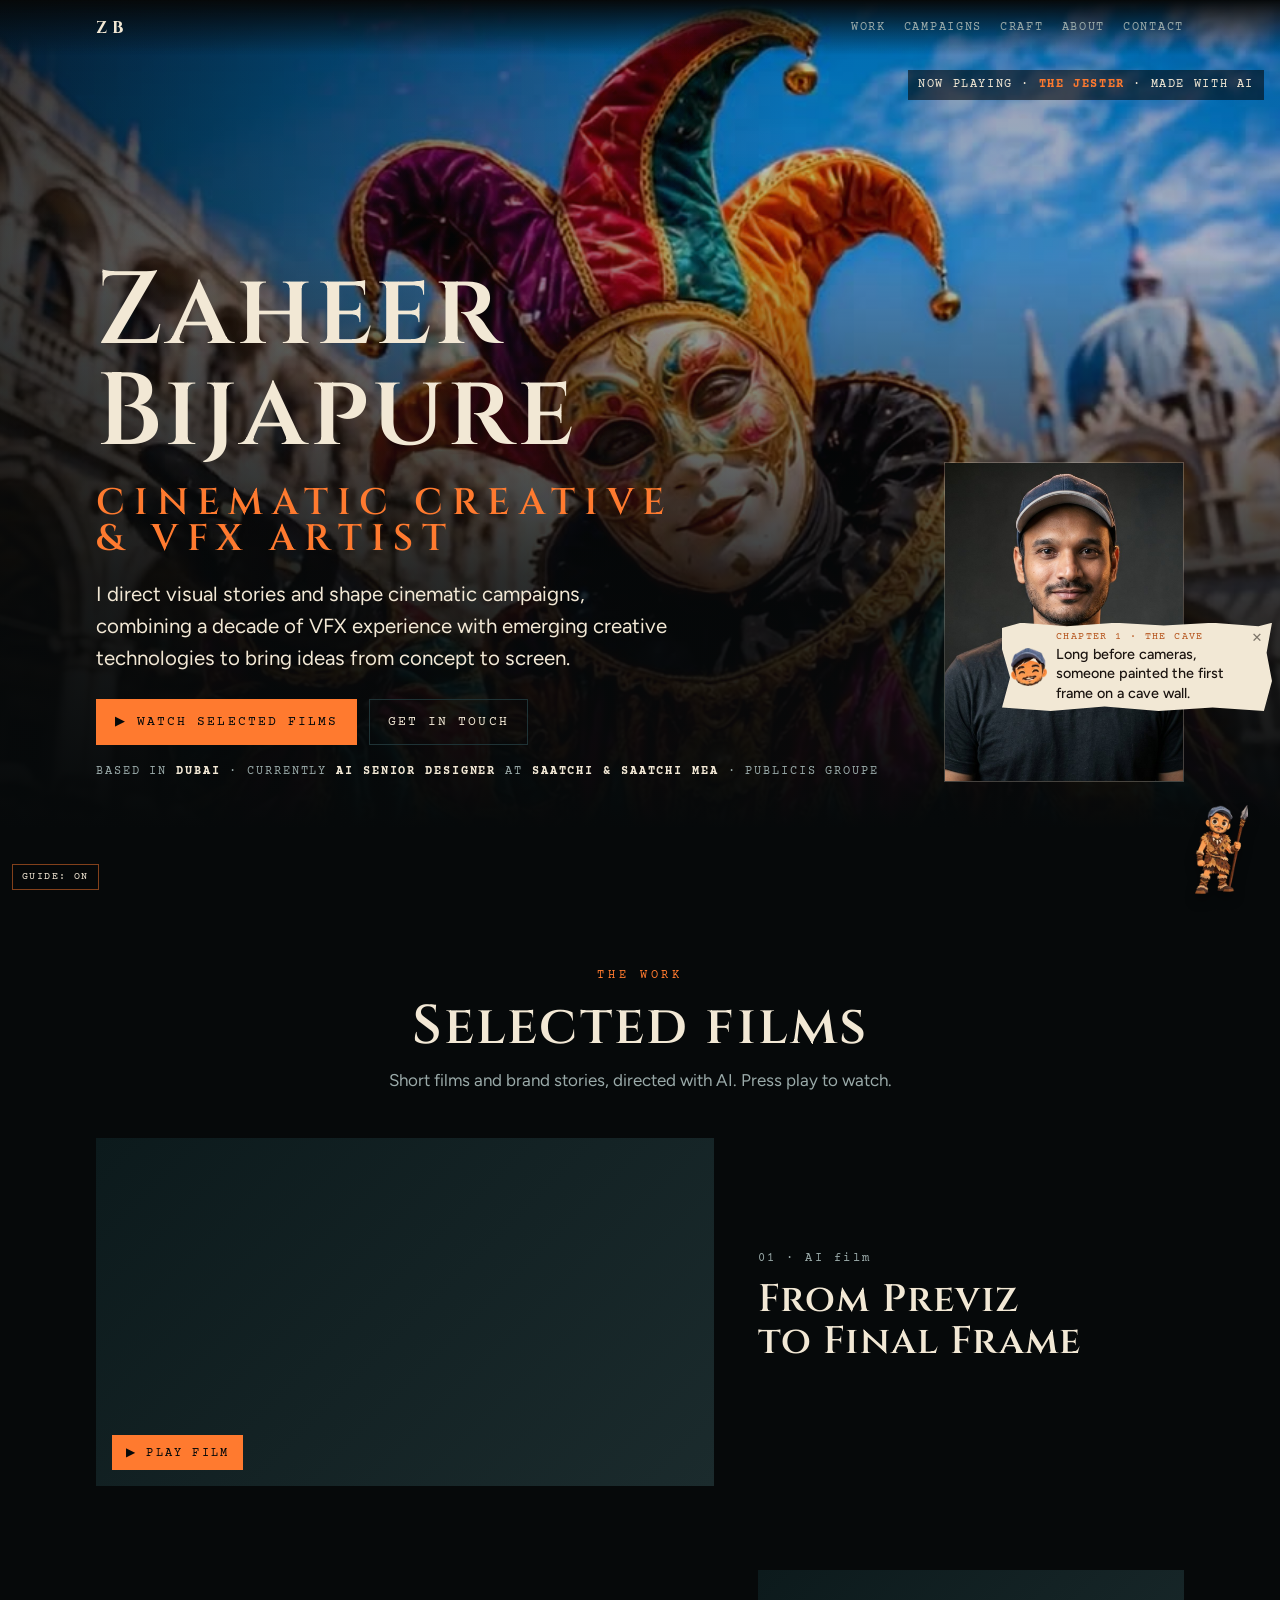
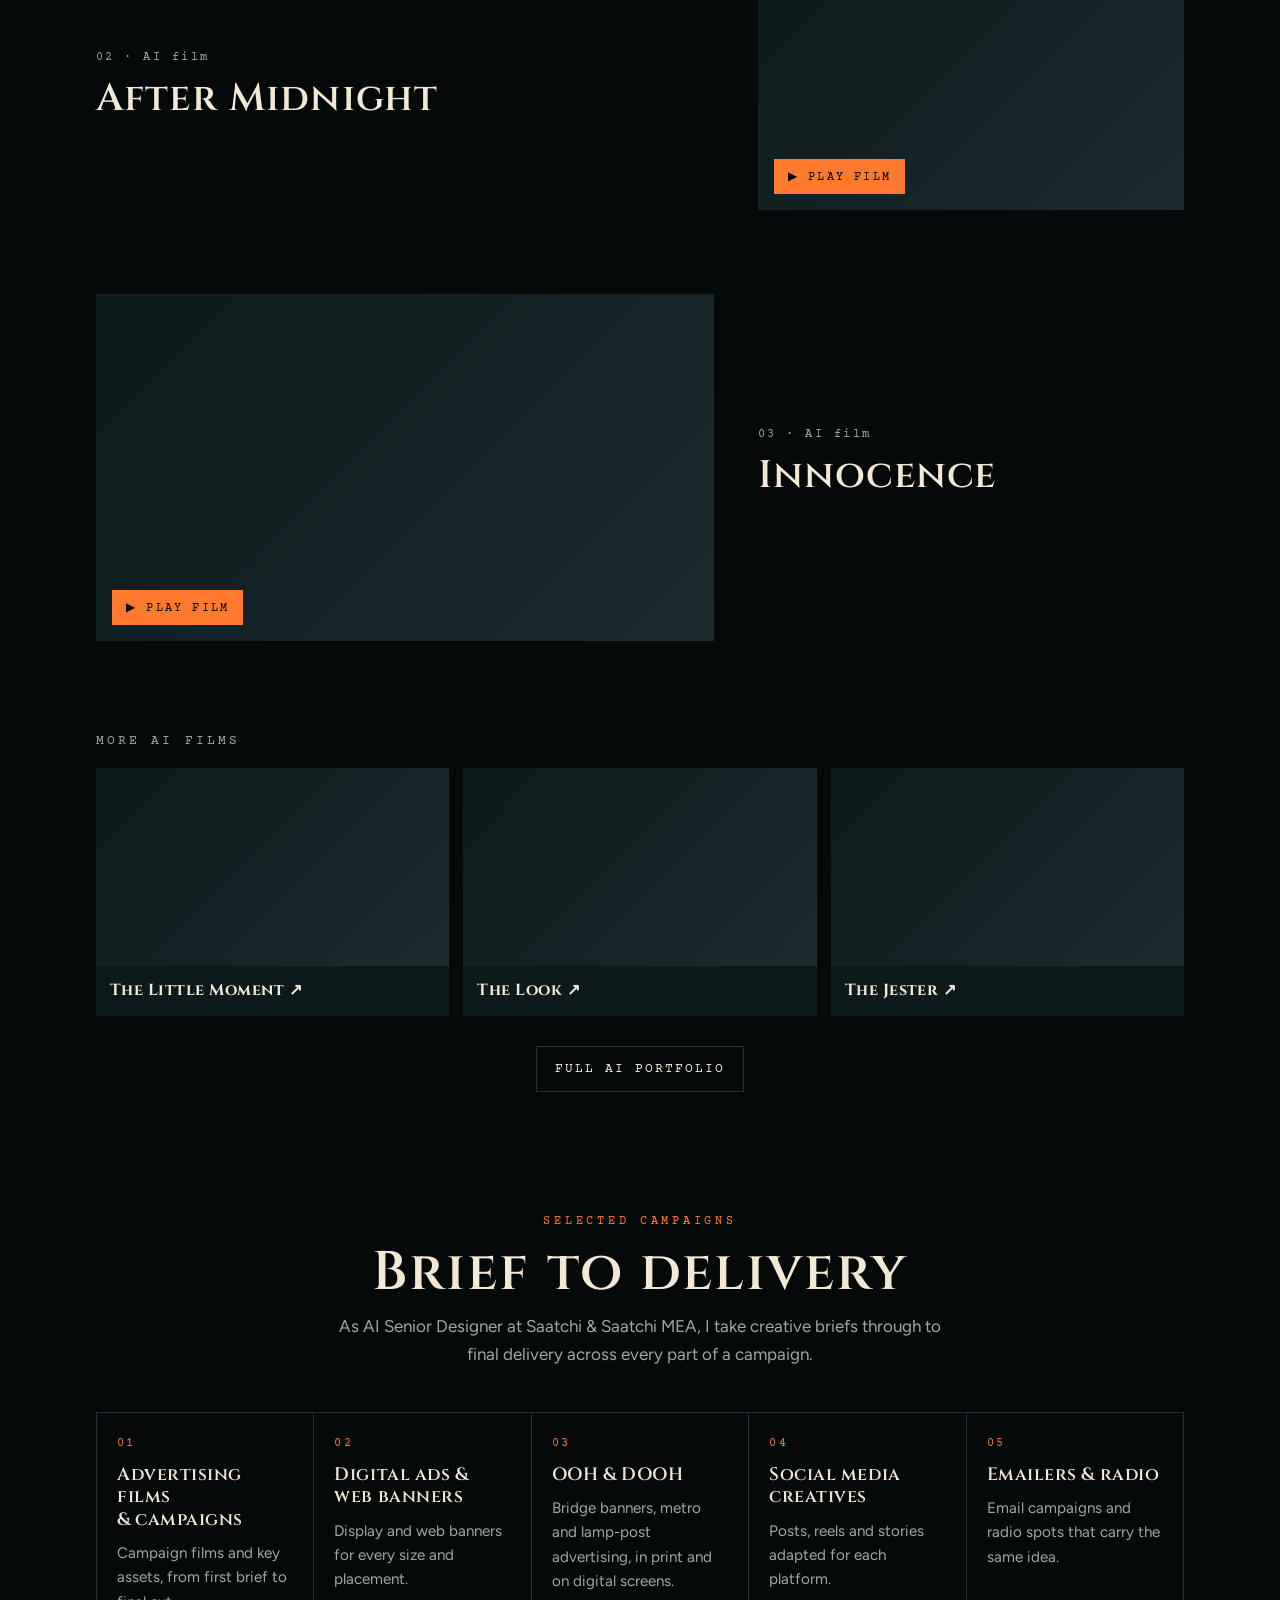
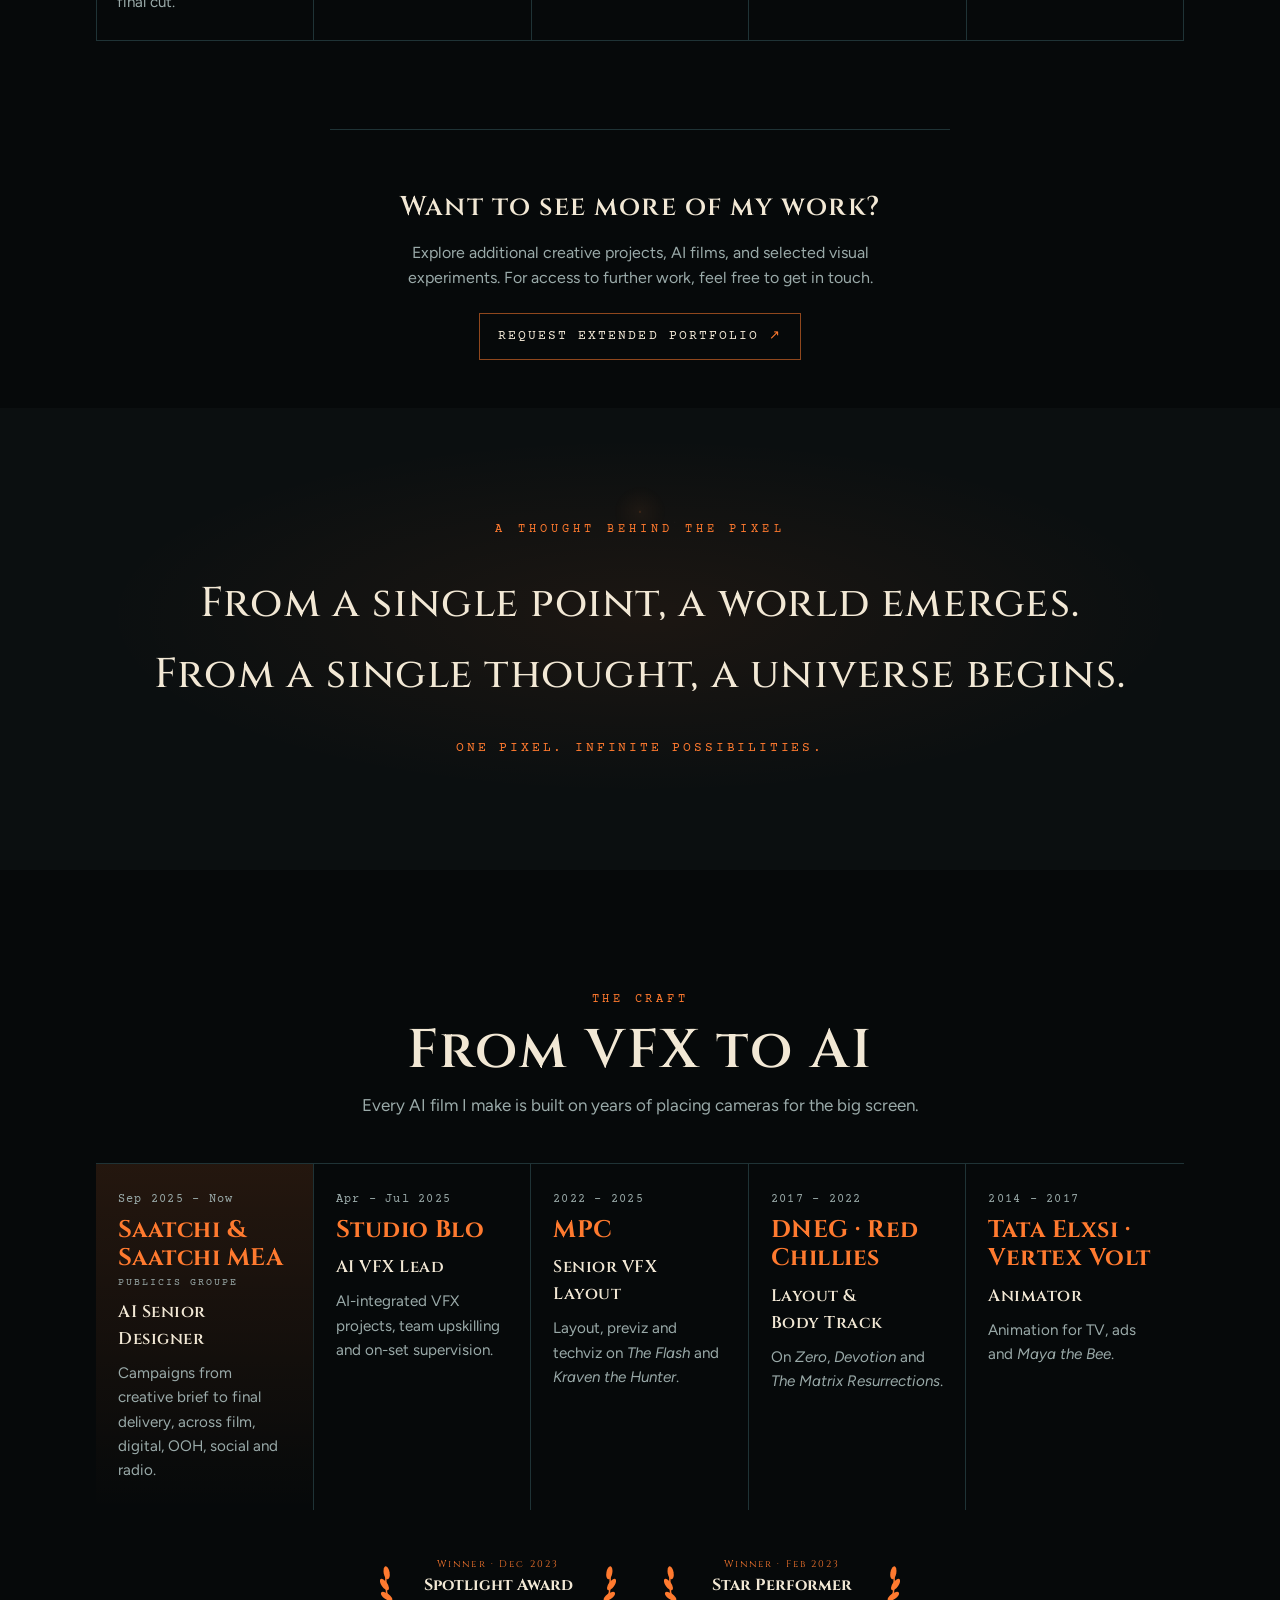
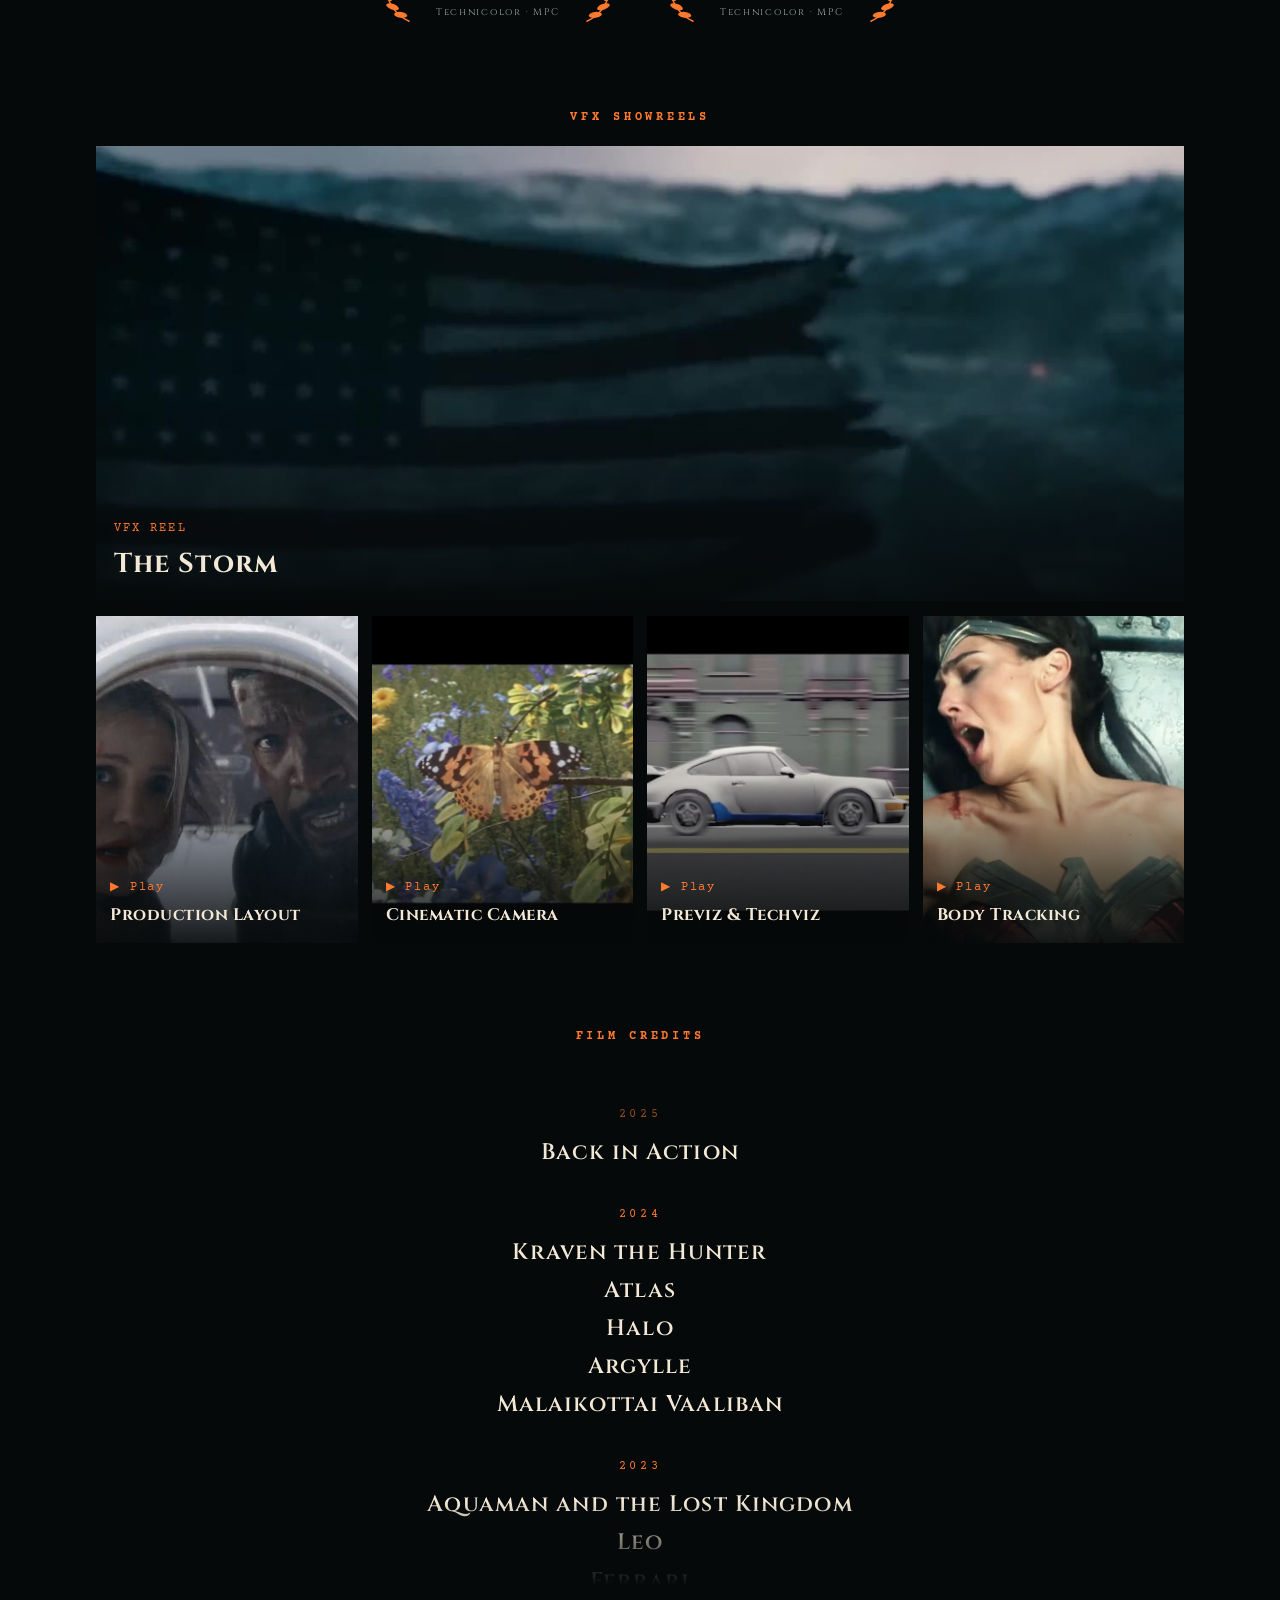
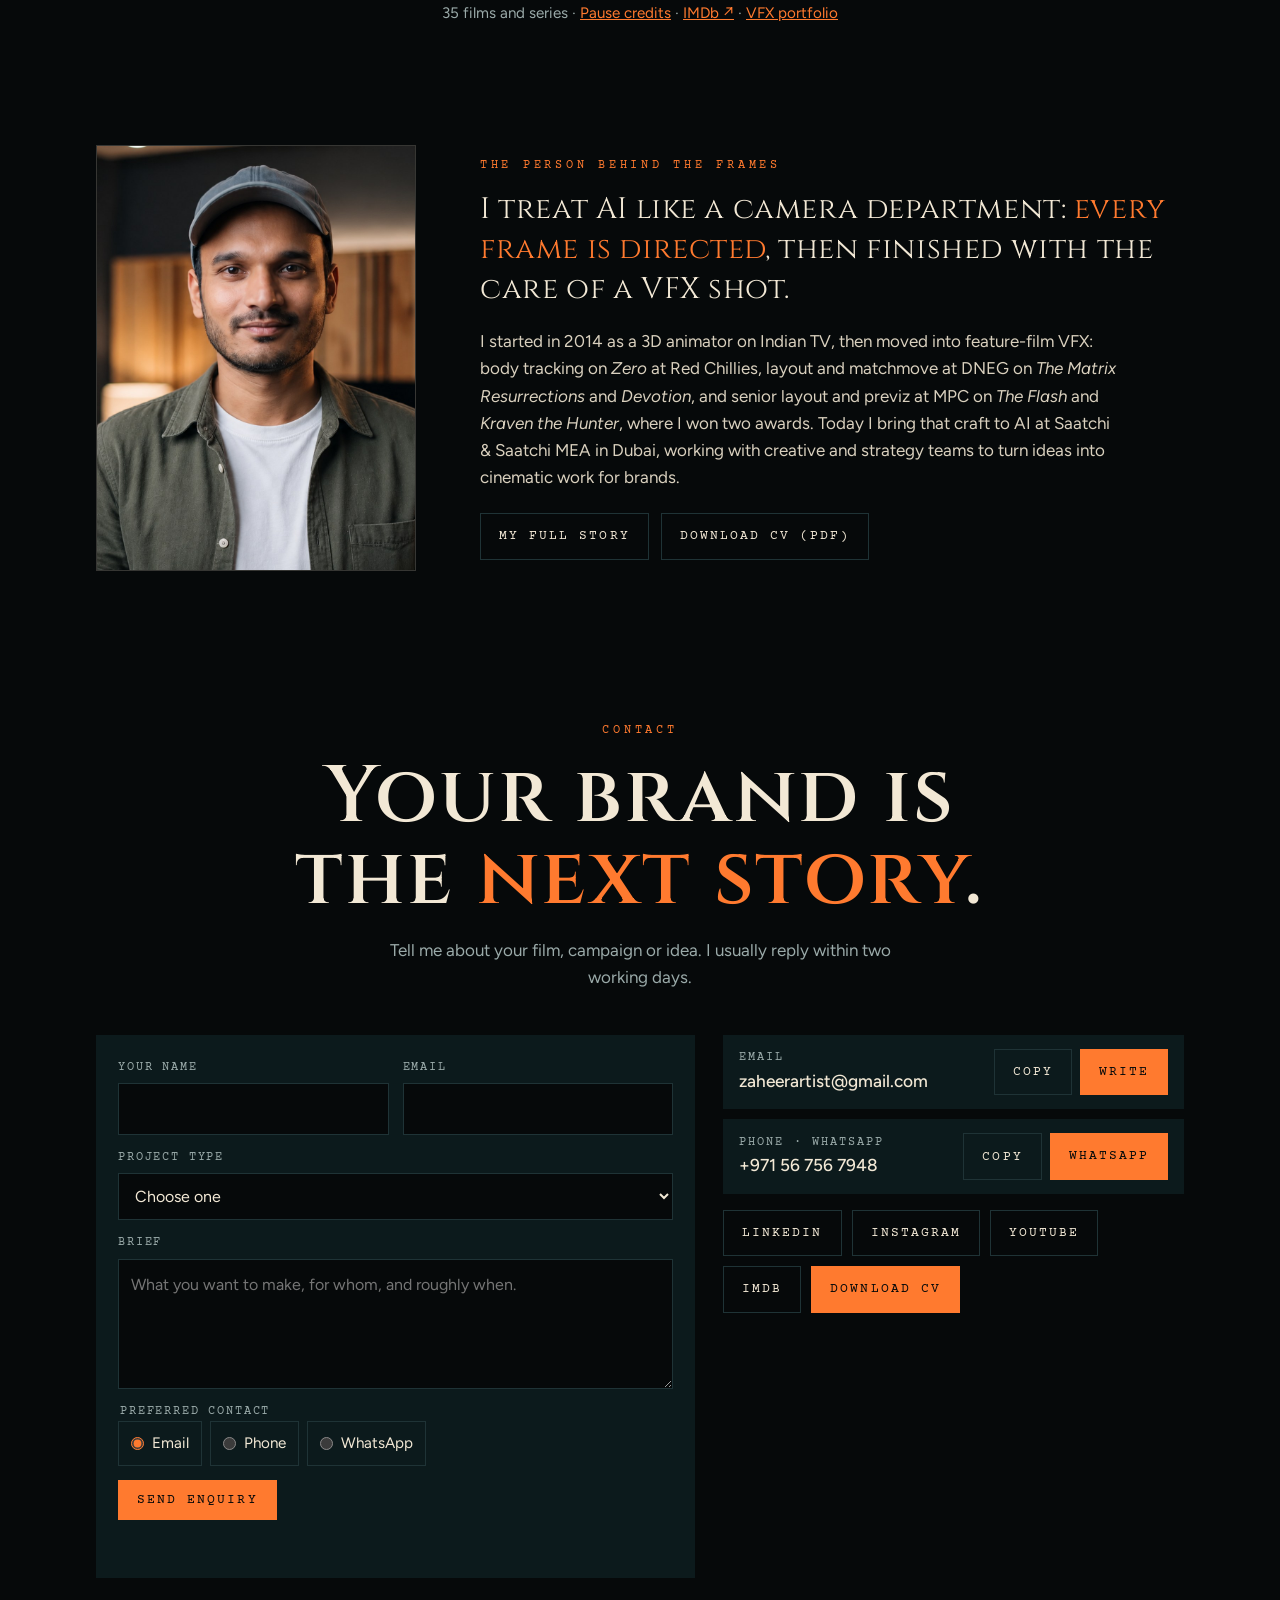
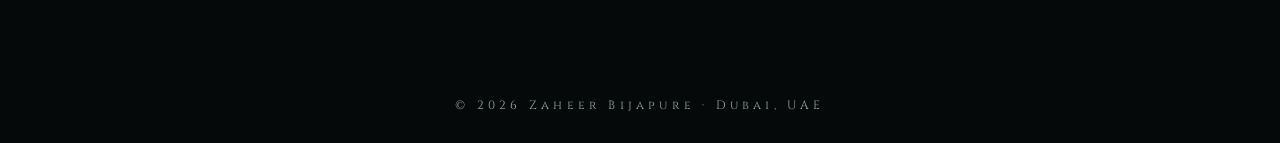
==== commit 99d4639f: "Go live: paper-cut guide 'The First Frame' (one-line GUIDE switch in the build to remove) Co-Authore" ====
--- a/index.html
+++ b/index.html
@@ -62,6 +62,39 @@
 .fmts p{color:var(--dim);font-size:.95rem}
 @media (max-width:1000px){.fmts{grid-template-columns:repeat(2,1fr)}.fmts li:last-child{grid-column:1/-1}}
 @media (max-width:520px){.fmts{grid-template-columns:1fr}}
+/* Paper-cut Zaheer: a stop-motion guide who walks, runs, jumps, sits and reacts along the bottom of the page */
+:root{--zg-paper:#f2e8d5;--zg-ink:#1b1410;--zg-shadow:rgba(0,0,0,.45);--zg-ember:#ff7a2f;--zg-cloud:#cfd6dc;--zg-rain:#5b7fa6}
+.zg{position:fixed;left:0;right:0;bottom:calc(6px + env(safe-area-inset-bottom,0px));height:0;z-index:60;pointer-events:none}
+.zg-stage{position:absolute;left:0;bottom:0;transform-origin:0 100%;will-change:transform}
+.zg-img{position:absolute;bottom:0;max-width:none;pointer-events:auto;cursor:pointer;filter:drop-shadow(0 6px 6px var(--zg-shadow));-webkit-user-drag:none;user-select:none}
+.zg-img:focus-visible{outline:2px solid var(--zg-ember);outline-offset:3px}
+.zg-fx{position:absolute;left:0;bottom:0;width:0;height:0}
+.zg-bub{position:absolute;left:0;bottom:0;display:flex;align-items:center;gap:8px;max-width:min(270px,calc(100vw - 32px));padding:8px 28px 8px 8px;background:var(--zg-paper);color:var(--zg-ink);font:500 .9rem/1.35 "Figtree",system-ui,sans-serif;pointer-events:auto;filter:drop-shadow(0 6px 10px var(--zg-shadow));clip-path:polygon(0 6%,7% 0,24% 4%,42% 0,60% 3%,78% 0,95% 4%,100% 0,98% 34%,100% 66%,97% 100%,78% 96%,58% 100%,38% 95%,18% 100%,0 96%,3% 62%,0 30%)}
+.zg-bub{opacity:0;transition:opacity .35s}
+.zg-bub.show{opacity:1}
+.zg.away .zg-stage,.zg.away .zg-bub{opacity:0;pointer-events:none}
+.zg-stage{transition:opacity .3s}
+.zg-tog{position:fixed;z-index:61;left:max(12px,env(safe-area-inset-left,0px));bottom:calc(10px + env(safe-area-inset-bottom,0px));background:rgba(6,9,10,.85);color:#f2e8d5;border:1px solid rgba(255,122,47,.5);font:400 .64rem/1 "Courier Prime",monospace;letter-spacing:.14em;text-transform:uppercase;padding:7px 9px;cursor:pointer}
+.zg-tog:hover,.zg-tog:focus-visible{border-color:#ff7a2f;outline:none}
+.zg-bub img{width:38px;height:38px;flex:none;object-fit:contain}
+.zg-bub p{margin:0;transition:opacity .18s}
+.zg-tx{display:grid;gap:2px;min-width:0}
+.zg-tx small{font:400 .62rem/1.2 "Courier Prime",monospace;letter-spacing:.14em;text-transform:uppercase;color:#b4521a}
+.zg-bub p.fade{opacity:0}
+.zg-x{position:absolute;top:3px;right:3px;width:24px;height:24px;border:0;background:none;color:var(--zg-ink);font:600 13px/1 system-ui,sans-serif;cursor:pointer;opacity:.55}
+.zg-x:hover,.zg-x:focus-visible{opacity:1;outline:none}
+.zg-c{position:absolute;bottom:20px;width:6px;height:9px;animation:zg-conf 1.4s cubic-bezier(.2,.7,.4,1) forwards}
+@keyframes zg-conf{0%{transform:translate(0,0) rotate(0)}45%{transform:translate(calc(var(--dx)*.6),-90px) rotate(calc(var(--r)*.5))}100%{transform:translate(var(--dx),30px) rotate(var(--r));opacity:0}}
+.zg-cloud{position:absolute;left:-26px;bottom:14px;width:52px;height:22px;background:var(--zg-cloud);border-radius:12px 14px 10px 12px;animation:zg-bob 1.2s steps(3) infinite}
+.zg-cloud::before{content:"";position:absolute;left:10px;top:-10px;width:24px;height:20px;background:var(--zg-cloud);border-radius:50%}
+.zg-cloud::after{content:"";position:absolute;left:14px;top:24px;width:3px;height:9px;background:var(--zg-rain);box-shadow:12px 4px 0 var(--zg-rain),24px 0 0 var(--zg-rain);animation:zg-rain .5s steps(2) infinite}
+@keyframes zg-rain{50%{transform:translateY(6px)}}
+@keyframes zg-bob{50%{transform:translateY(-3px)}}
+.zg-zzz{position:absolute;left:4px;bottom:0;font:700 14px/1 "Courier Prime",monospace;color:var(--zg-paper)}
+.zg-zzz b{position:absolute;opacity:0;animation:zg-z 3s steps(6) infinite}
+.zg-zzz b:nth-child(2){animation-delay:1s;font-size:17px}.zg-zzz b:nth-child(3){animation-delay:2s;font-size:20px}
+@keyframes zg-z{0%{opacity:0;transform:translate(0,0)}20%{opacity:1}100%{opacity:0;transform:translate(26px,-48px)}}
+@media (prefers-reduced-motion:reduce){.zg-c,.zg-cloud,.zg-zzz b{animation:none}}
 .sr{position:absolute;width:1px;height:1px;overflow:hidden;clip:rect(0 0 0 0);white-space:nowrap}
 
 /* Nav */
@@ -257,41 +290,6 @@
 footer{padding-block:28px;text-align:center;font-family:var(--title);letter-spacing:.35em;font-size:.75rem;color:var(--dim)}
 
 @media (prefers-reduced-motion:reduce){html{scroll-behavior:auto}.reel img,.player img{transition:none}}
-</style>
-<style>
-/* Paper-cut Zaheer: a stop-motion guide who walks, runs, jumps, sits and reacts along the bottom of the page */
-:root{--zg-paper:#f2e8d5;--zg-ink:#1b1410;--zg-shadow:rgba(0,0,0,.45);--zg-ember:#ff7a2f;--zg-cloud:#cfd6dc;--zg-rain:#5b7fa6}
-.zg{position:fixed;left:0;right:0;bottom:calc(6px + env(safe-area-inset-bottom,0px));height:0;z-index:60;pointer-events:none}
-.zg-stage{position:absolute;left:0;bottom:0;transform-origin:0 100%;will-change:transform}
-.zg-img{position:absolute;bottom:0;max-width:none;pointer-events:auto;cursor:pointer;filter:drop-shadow(0 6px 6px var(--zg-shadow));-webkit-user-drag:none;user-select:none}
-.zg-img:focus-visible{outline:2px solid var(--zg-ember);outline-offset:3px}
-.zg-fx{position:absolute;left:0;bottom:0;width:0;height:0}
-.zg-bub{position:absolute;left:0;bottom:0;display:flex;align-items:center;gap:8px;max-width:min(270px,calc(100vw - 32px));padding:8px 28px 8px 8px;background:var(--zg-paper);color:var(--zg-ink);font:500 .9rem/1.35 "Figtree",system-ui,sans-serif;pointer-events:auto;filter:drop-shadow(0 6px 10px var(--zg-shadow));clip-path:polygon(0 6%,7% 0,24% 4%,42% 0,60% 3%,78% 0,95% 4%,100% 0,98% 34%,100% 66%,97% 100%,78% 96%,58% 100%,38% 95%,18% 100%,0 96%,3% 62%,0 30%)}
-.zg-bub{opacity:0;transition:opacity .35s}
-.zg-bub.show{opacity:1}
-.zg.away .zg-stage,.zg.away .zg-bub{opacity:0;pointer-events:none}
-.zg-stage{transition:opacity .3s}
-.zg-tog{position:fixed;z-index:61;left:max(12px,env(safe-area-inset-left,0px));bottom:calc(10px + env(safe-area-inset-bottom,0px));background:rgba(6,9,10,.85);color:#f2e8d5;border:1px solid rgba(255,122,47,.5);font:400 .64rem/1 "Courier Prime",monospace;letter-spacing:.14em;text-transform:uppercase;padding:7px 9px;cursor:pointer}
-.zg-tog:hover,.zg-tog:focus-visible{border-color:#ff7a2f;outline:none}
-.zg-bub img{width:38px;height:38px;flex:none;object-fit:contain}
-.zg-bub p{margin:0;transition:opacity .18s}
-.zg-tx{display:grid;gap:2px;min-width:0}
-.zg-tx small{font:400 .62rem/1.2 "Courier Prime",monospace;letter-spacing:.14em;text-transform:uppercase;color:#b4521a}
-.zg-bub p.fade{opacity:0}
-.zg-x{position:absolute;top:3px;right:3px;width:24px;height:24px;border:0;background:none;color:var(--zg-ink);font:600 13px/1 system-ui,sans-serif;cursor:pointer;opacity:.55}
-.zg-x:hover,.zg-x:focus-visible{opacity:1;outline:none}
-.zg-c{position:absolute;bottom:20px;width:6px;height:9px;animation:zg-conf 1.4s cubic-bezier(.2,.7,.4,1) forwards}
-@keyframes zg-conf{0%{transform:translate(0,0) rotate(0)}45%{transform:translate(calc(var(--dx)*.6),-90px) rotate(calc(var(--r)*.5))}100%{transform:translate(var(--dx),30px) rotate(var(--r));opacity:0}}
-.zg-cloud{position:absolute;left:-26px;bottom:14px;width:52px;height:22px;background:var(--zg-cloud);border-radius:12px 14px 10px 12px;animation:zg-bob 1.2s steps(3) infinite}
-.zg-cloud::before{content:"";position:absolute;left:10px;top:-10px;width:24px;height:20px;background:var(--zg-cloud);border-radius:50%}
-.zg-cloud::after{content:"";position:absolute;left:14px;top:24px;width:3px;height:9px;background:var(--zg-rain);box-shadow:12px 4px 0 var(--zg-rain),24px 0 0 var(--zg-rain);animation:zg-rain .5s steps(2) infinite}
-@keyframes zg-rain{50%{transform:translateY(6px)}}
-@keyframes zg-bob{50%{transform:translateY(-3px)}}
-.zg-zzz{position:absolute;left:4px;bottom:0;font:700 14px/1 "Courier Prime",monospace;color:var(--zg-paper)}
-.zg-zzz b{position:absolute;opacity:0;animation:zg-z 3s steps(6) infinite}
-.zg-zzz b:nth-child(2){animation-delay:1s;font-size:17px}.zg-zzz b:nth-child(3){animation-delay:2s;font-size:20px}
-@keyframes zg-z{0%{opacity:0;transform:translate(0,0)}20%{opacity:1}100%{opacity:0;transform:translate(26px,-48px)}}
-@media (prefers-reduced-motion:reduce){.zg-c,.zg-cloud,.zg-zzz b{animation:none}}
 </style>
 </head>
 <body>
@@ -594,13 +592,13 @@
   });
 })();
 </script>
-
 <button type="button" class="zg-tog" id="zg-tog" aria-pressed="true">Guide: on</button>
 <div class="zg" id="zg" aria-label="Paper-cut guide">
-  <div class="zg-bub" id="zg-bub" role="status" aria-live="polite" hidden><img id="zg-face" alt="" width="38" height="38"><span class="zg-tx"><small id="zg-ch" hidden></small><p id="zg-t"></p></span><button type="button" class="zg-x" id="zg-x" aria-label="Hide the guide's messages">✕</button></div>
+  <div class="zg-bub" id="zg-bub" role="status" aria-live="polite" hidden><img id="zg-face" src="[data-uri]" alt="" width="38" height="38"><span class="zg-tx"><small id="zg-ch" hidden></small><p id="zg-t"></p></span><button type="button" class="zg-x" id="zg-x" aria-label="Hide the guide's messages">✕</button></div>
   <div class="zg-fx" id="zg-fx"></div>
-  <div class="zg-stage" id="zg-stage"><img id="zg-img" class="zg-img" alt="Paper-cut Zaheer, your guide. Click to make him jump" role="button" tabindex="0"></div>
+  <div class="zg-stage" id="zg-stage"><img id="zg-img" src="[data-uri]" class="zg-img" alt="Paper-cut Zaheer, your guide. Click to make him jump" role="button" tabindex="0"></div>
 </div>
 <script src="js/zaheer-guide.js" defer></script>
+
 </body>
 </html>
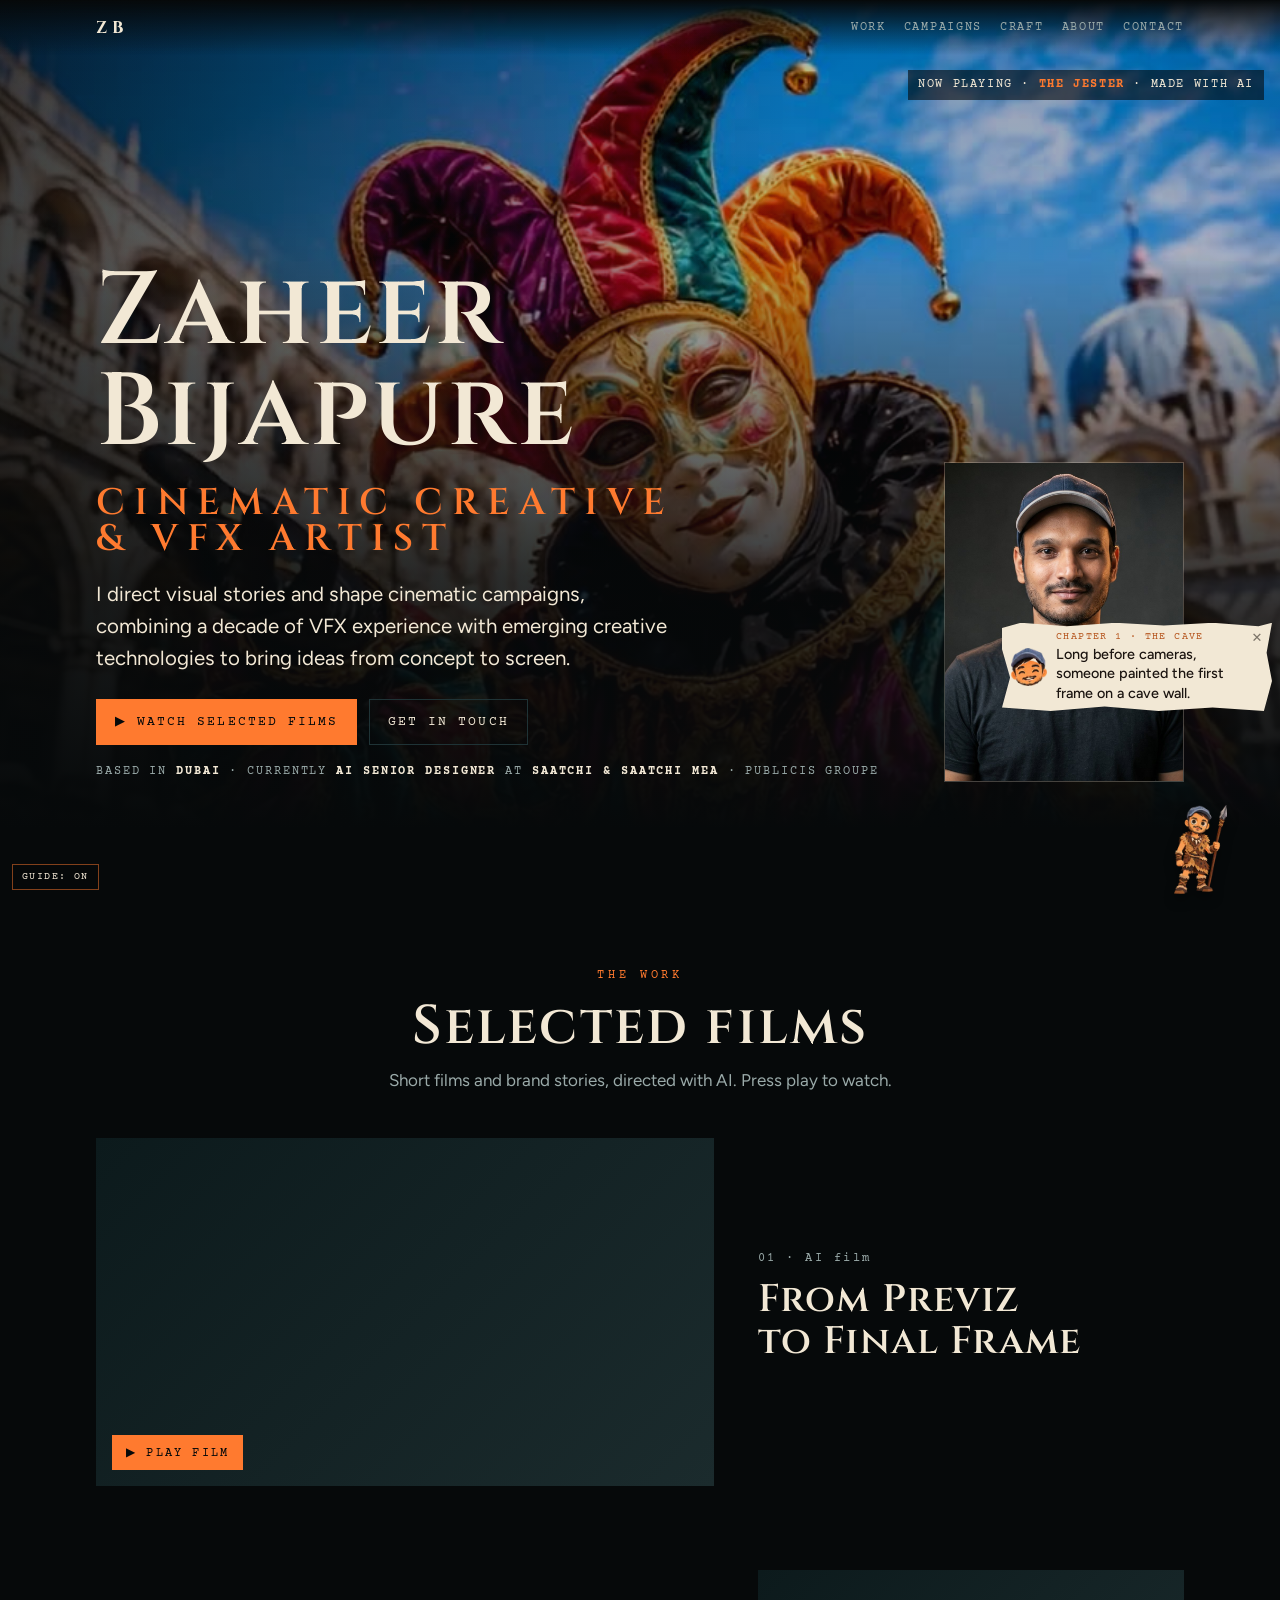
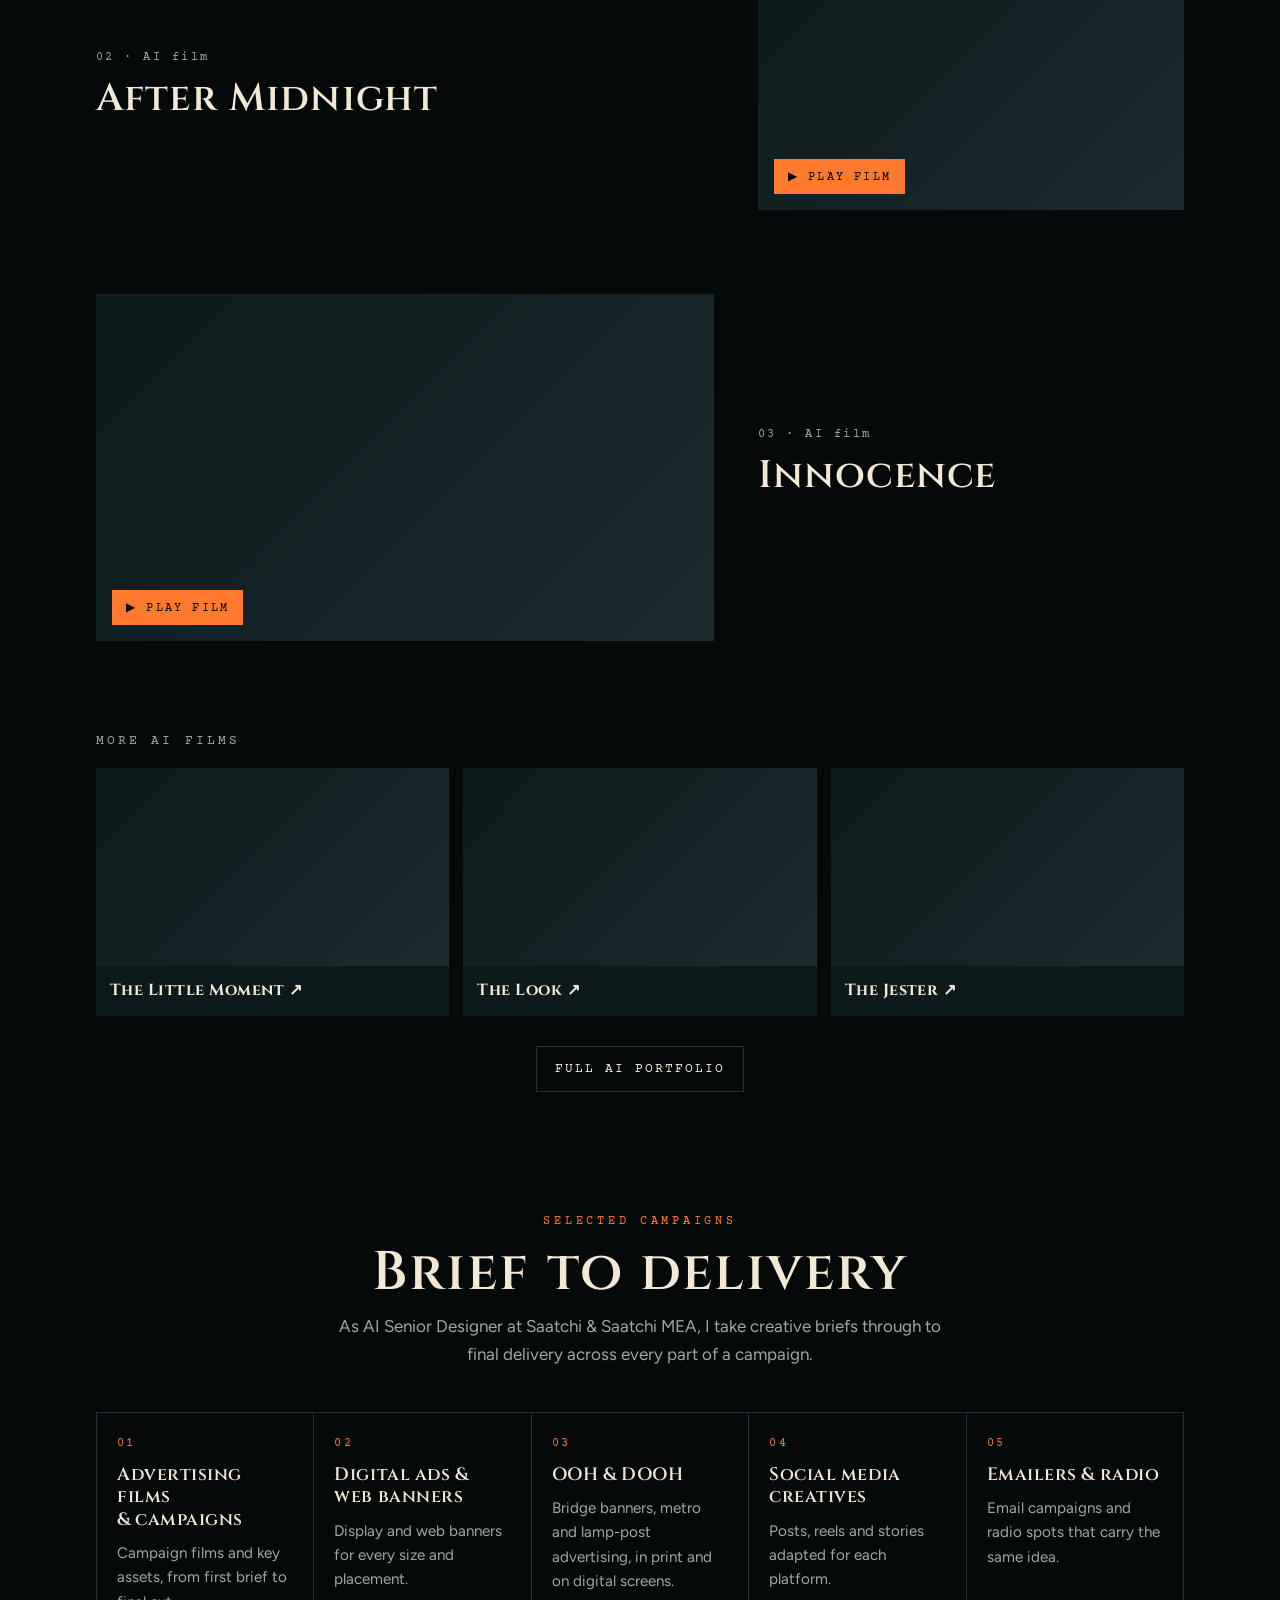
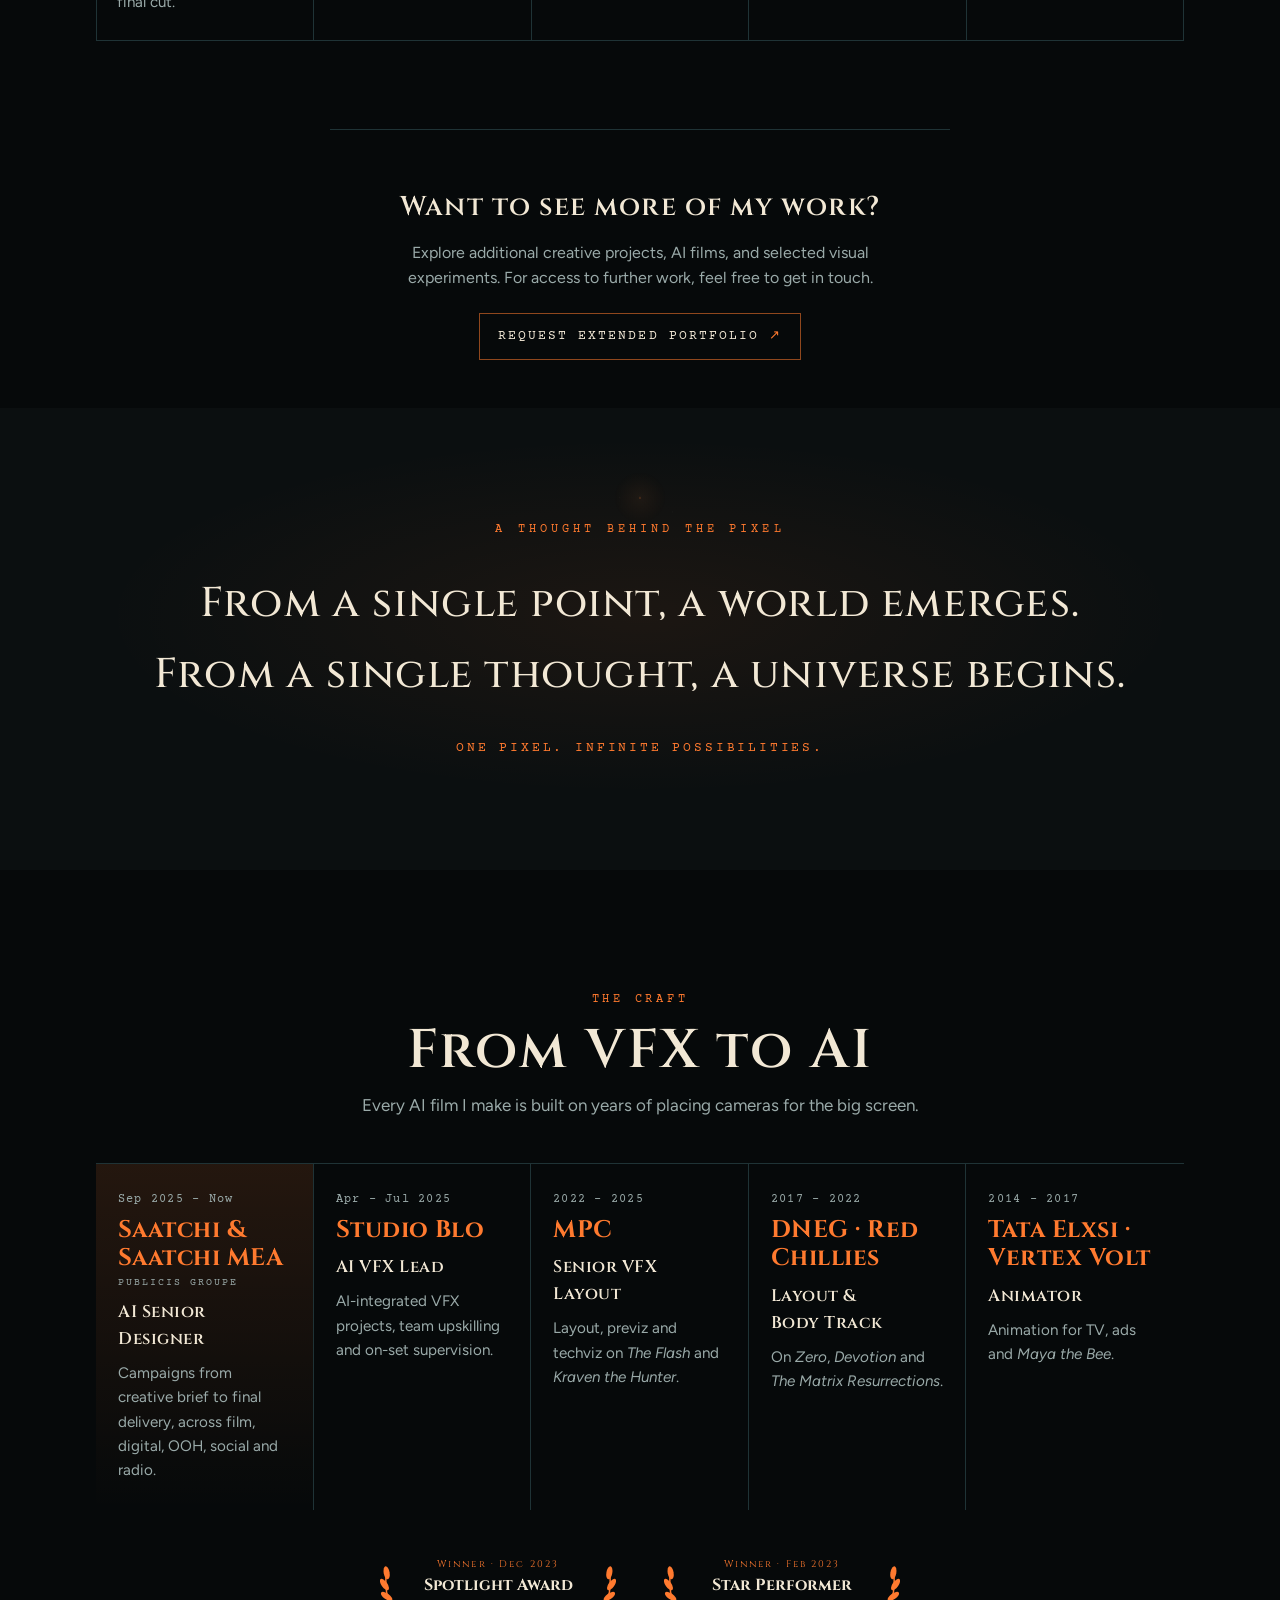
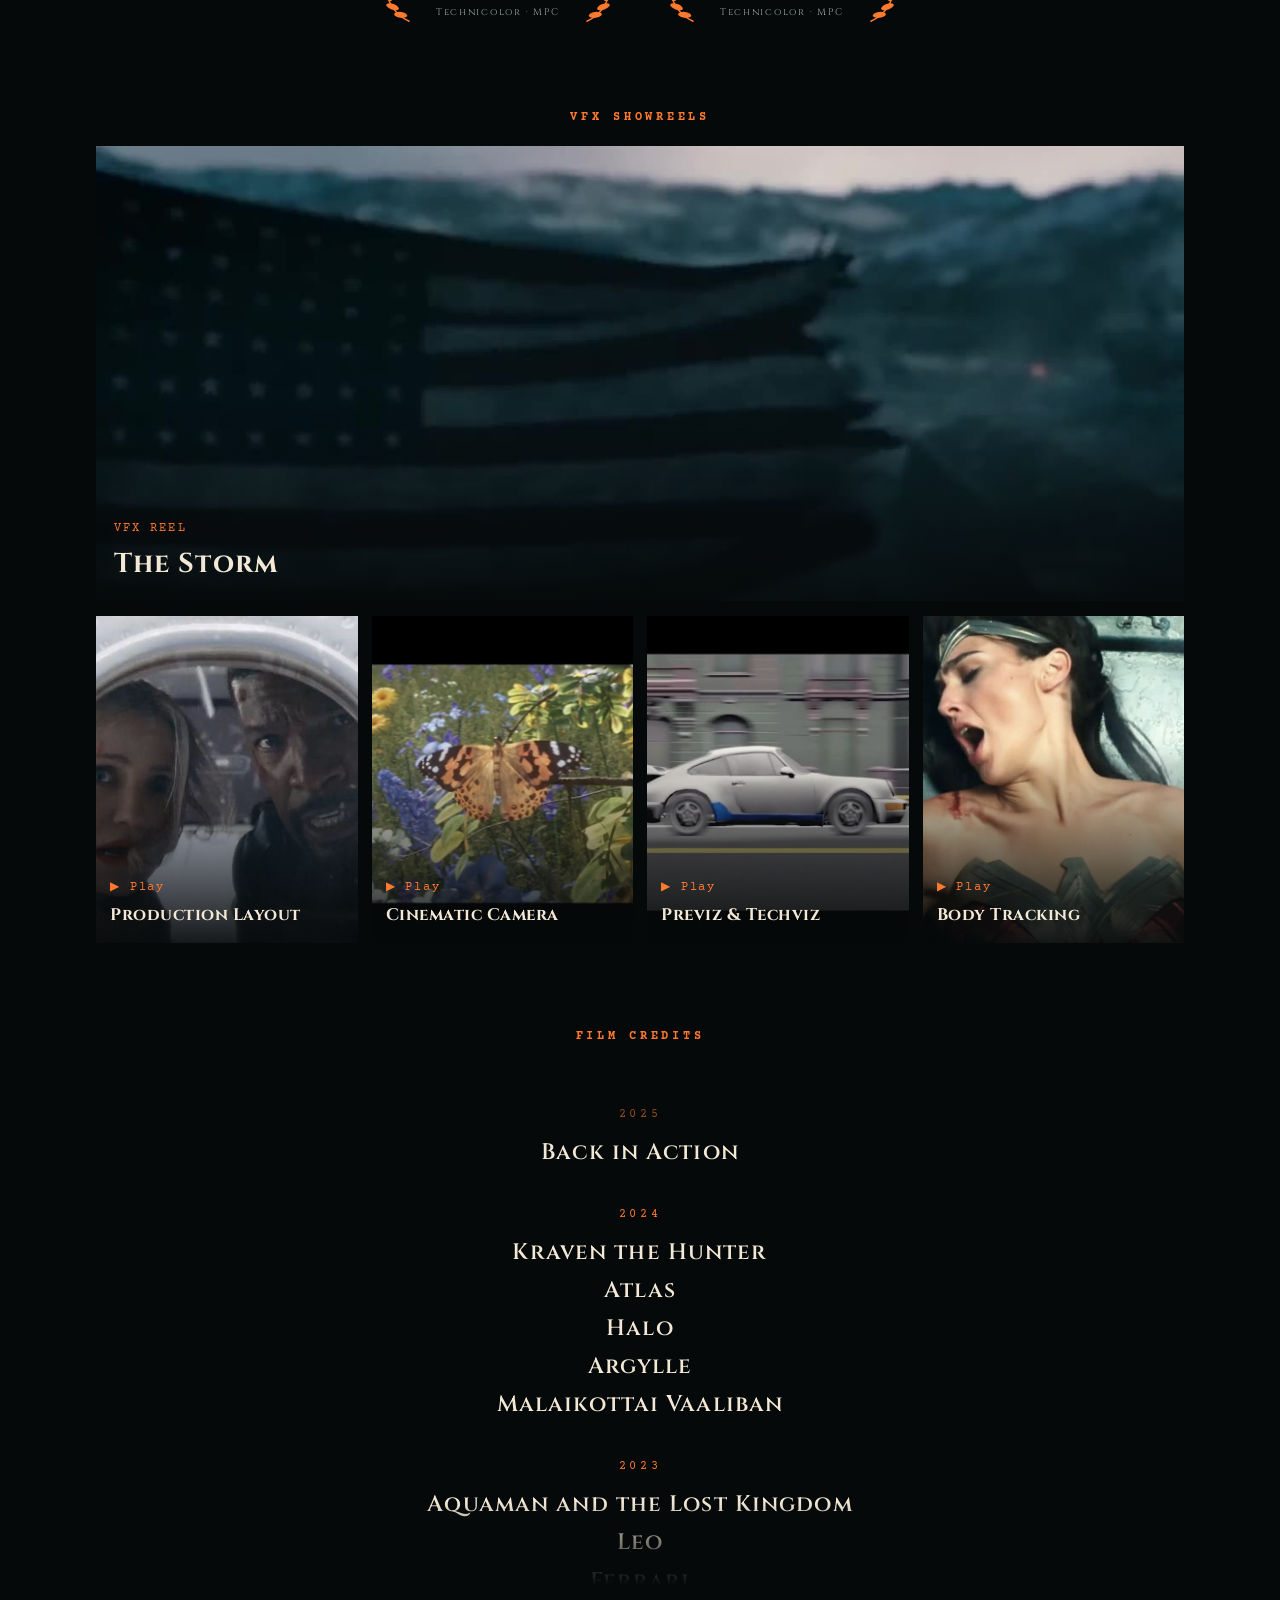
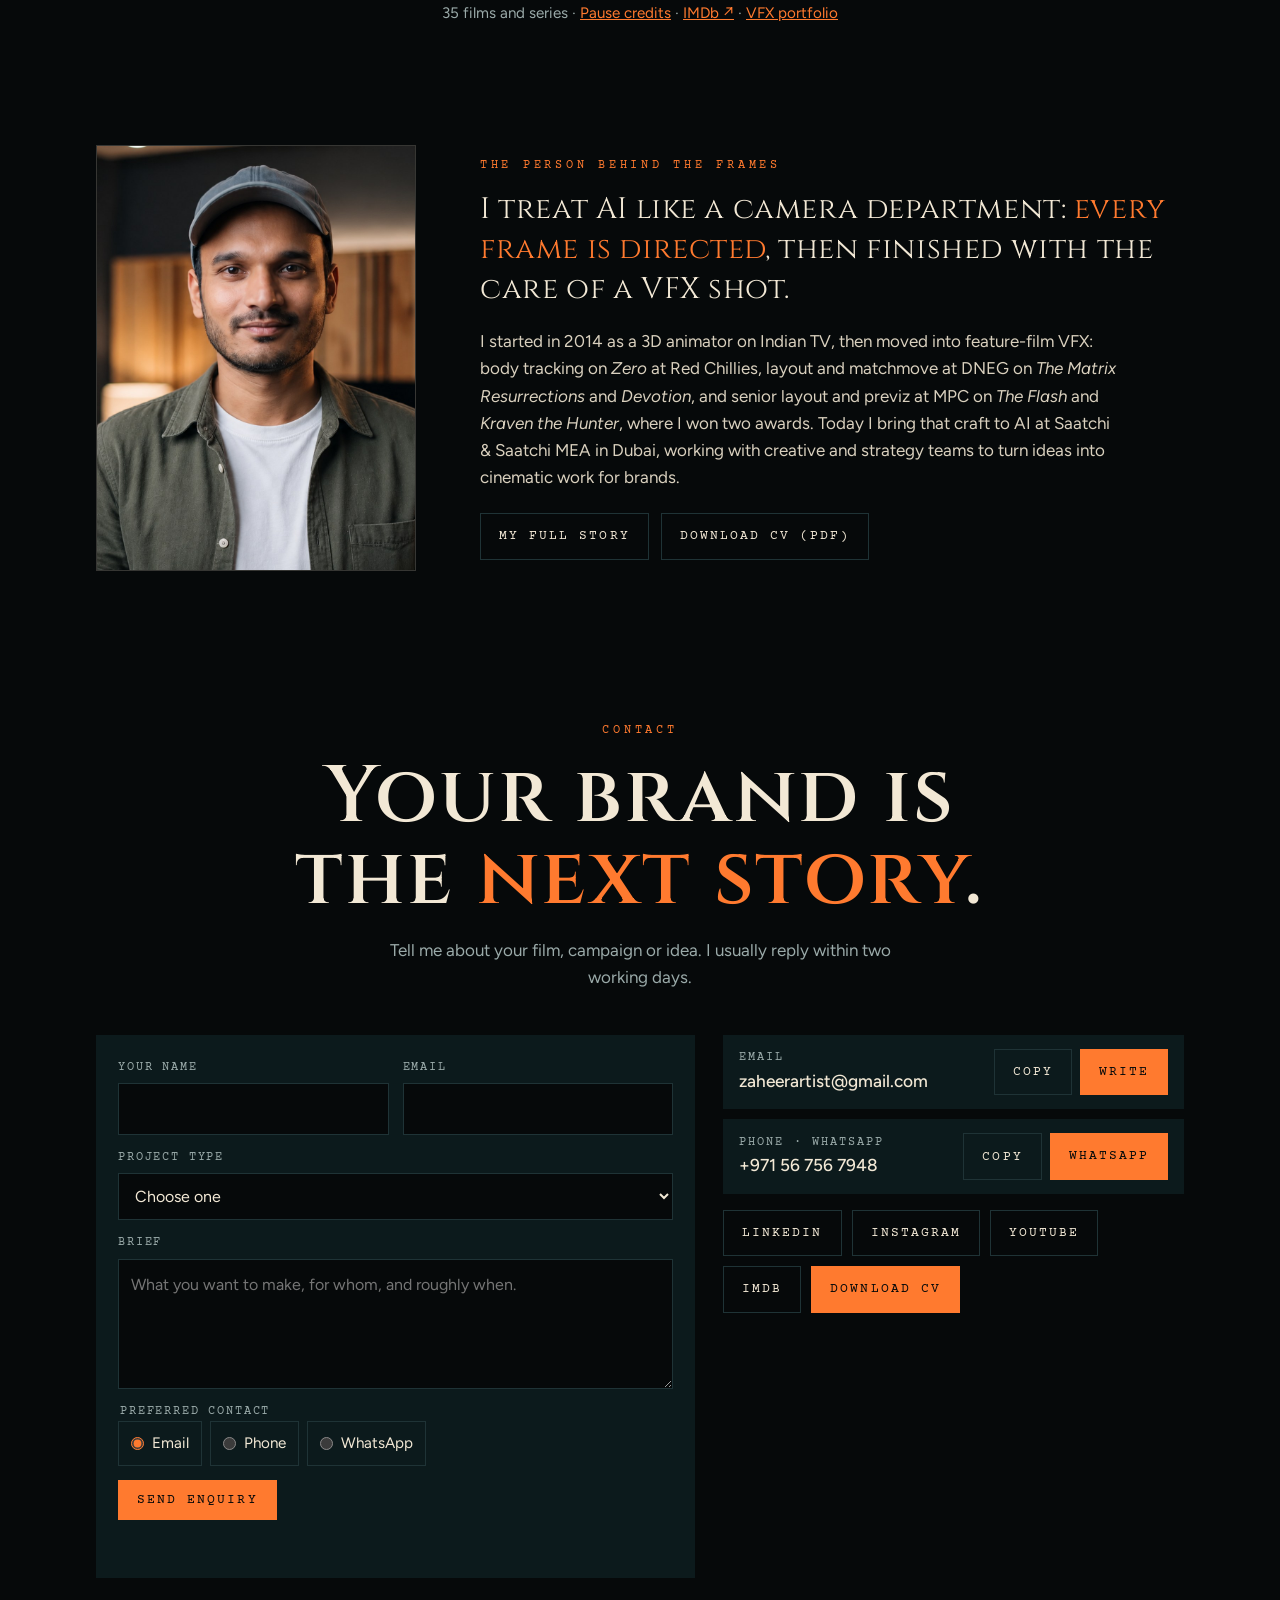
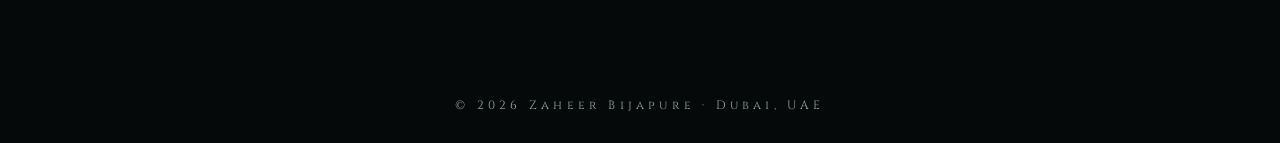
==== commit adda1f85: "Share preview image: studio portrait (olive shirt) Co-Authored-By: Claude Opus 5.5 <noreply@anthropi" ====
--- a/index.html
+++ b/index.html
@@ -10,12 +10,12 @@
 <meta property="og:url" content="https://zaheerbijapure.com/">
 <meta property="og:title" content="Zaheer Bijapure | Cinematic Creative &amp; VFX Artist, Dubai">
 <meta property="og:description" content="Cinematic AI films, advertising concepts and visual campaigns, from the first concept to the final frame.">
-<meta property="og:image" content="https://zaheerbijapure.com/images/og-card.jpg">
+<meta property="og:image" content="https://zaheerbijapure.com/images/og-card-v2.jpg">
 <meta property="og:image:width" content="1200">
 <meta property="og:image:height" content="630">
 <meta name="twitter:card" content="summary_large_image">
 <meta name="theme-color" content="#06090a">
-<script type="application/ld+json">{"@context":"https://schema.org","@type":"Person","name":"Zaheer Bijapure","jobTitle":"Cinematic Creative & VFX Artist","worksFor":{"@type":"Organization","name":"Saatchi & Saatchi MEA"},"address":{"@type":"PostalAddress","addressLocality":"Dubai","addressCountry":"AE"},"url":"https://zaheerbijapure.com/","image":"https://zaheerbijapure.com/images/og-card.jpg","sameAs":["https://www.linkedin.com/in/zaheer-bijapure/","https://www.instagram.com/zaheerbijapure/","https://www.youtube.com/@ZaheerBijapure","https://www.imdb.com/name/nm12429900/"]}</script>
+<script type="application/ld+json">{"@context":"https://schema.org","@type":"Person","name":"Zaheer Bijapure","jobTitle":"Cinematic Creative & VFX Artist","worksFor":{"@type":"Organization","name":"Saatchi & Saatchi MEA"},"address":{"@type":"PostalAddress","addressLocality":"Dubai","addressCountry":"AE"},"url":"https://zaheerbijapure.com/","image":"https://zaheerbijapure.com/images/og-card-v2.jpg","sameAs":["https://www.linkedin.com/in/zaheer-bijapure/","https://www.instagram.com/zaheerbijapure/","https://www.youtube.com/@ZaheerBijapure","https://www.imdb.com/name/nm12429900/"]}</script>
 <link rel="preconnect" href="https://fonts.googleapis.com">
 <link rel="stylesheet" href="https://fonts.googleapis.com/css2?family=Cinzel:wght@500;600;700&family=Courier+Prime:wght@400;700&family=Figtree:wght@400;500;600&display=swap">
 <style>
